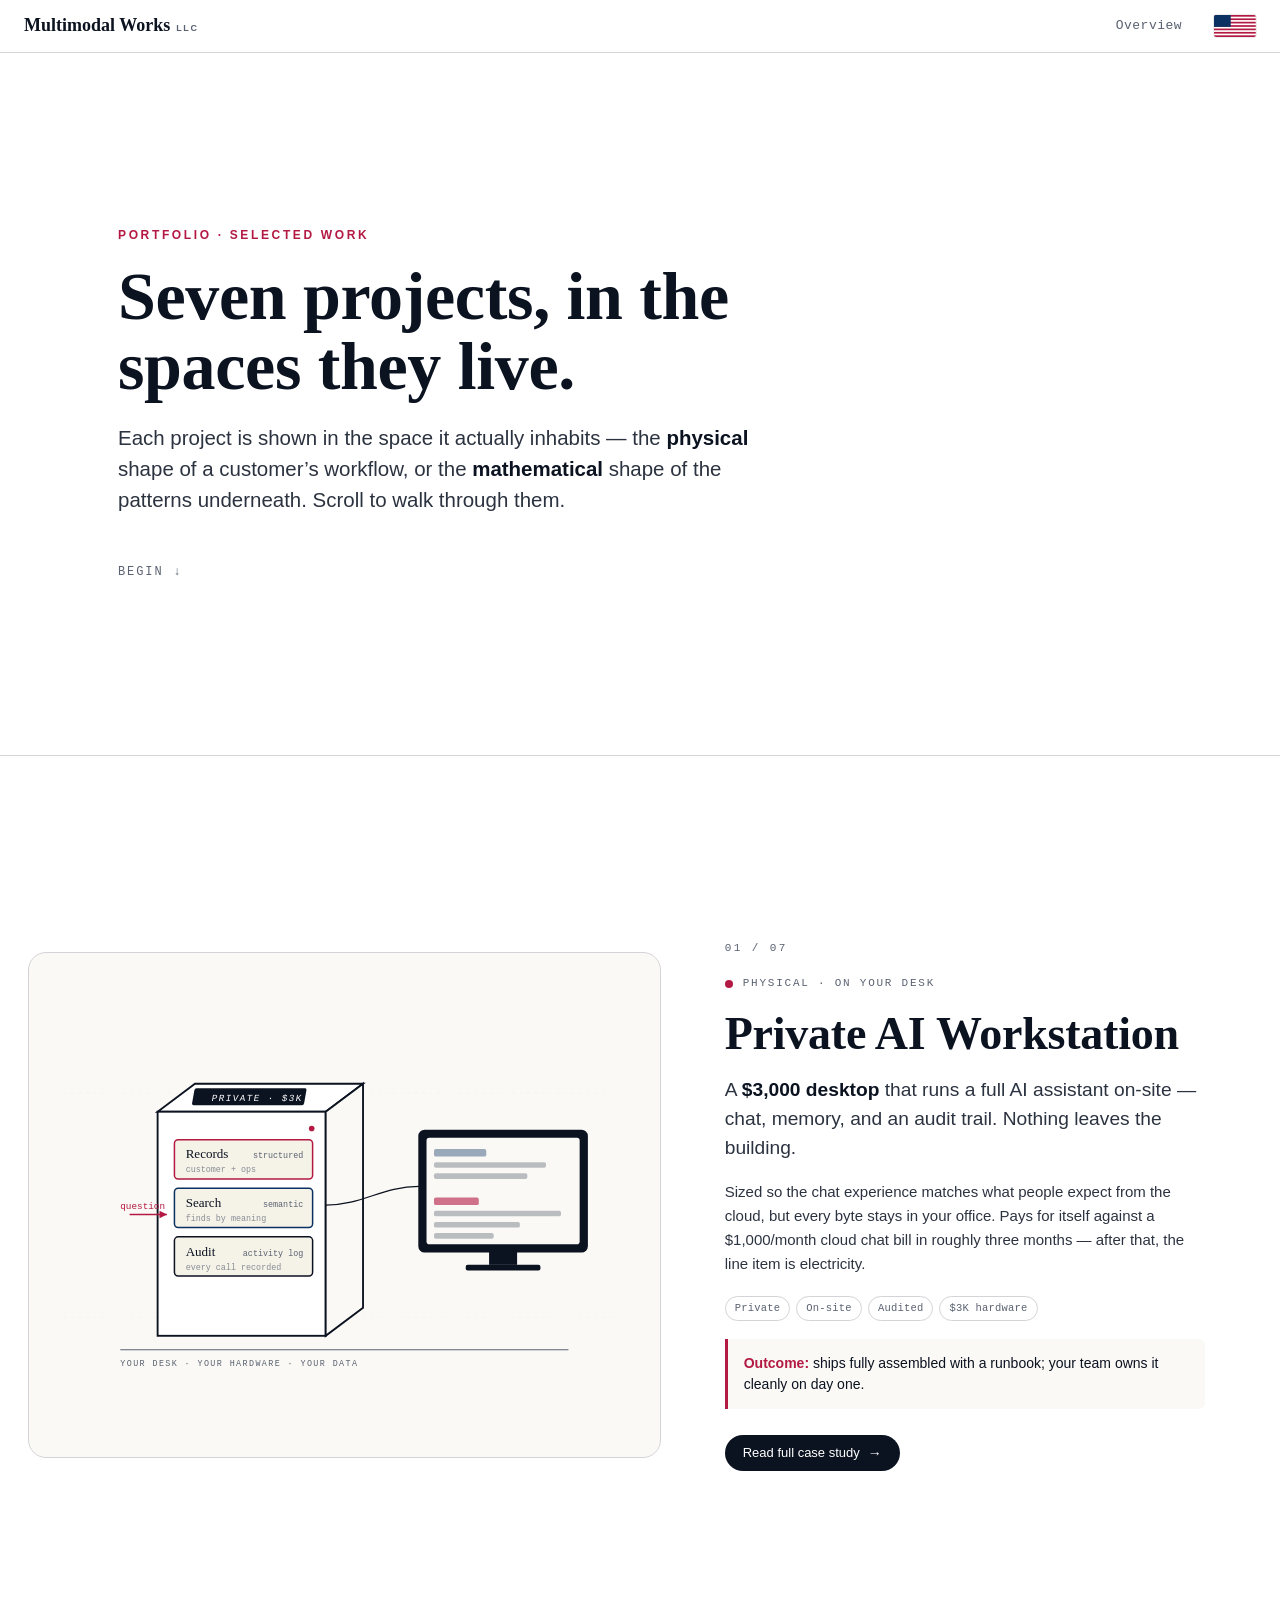
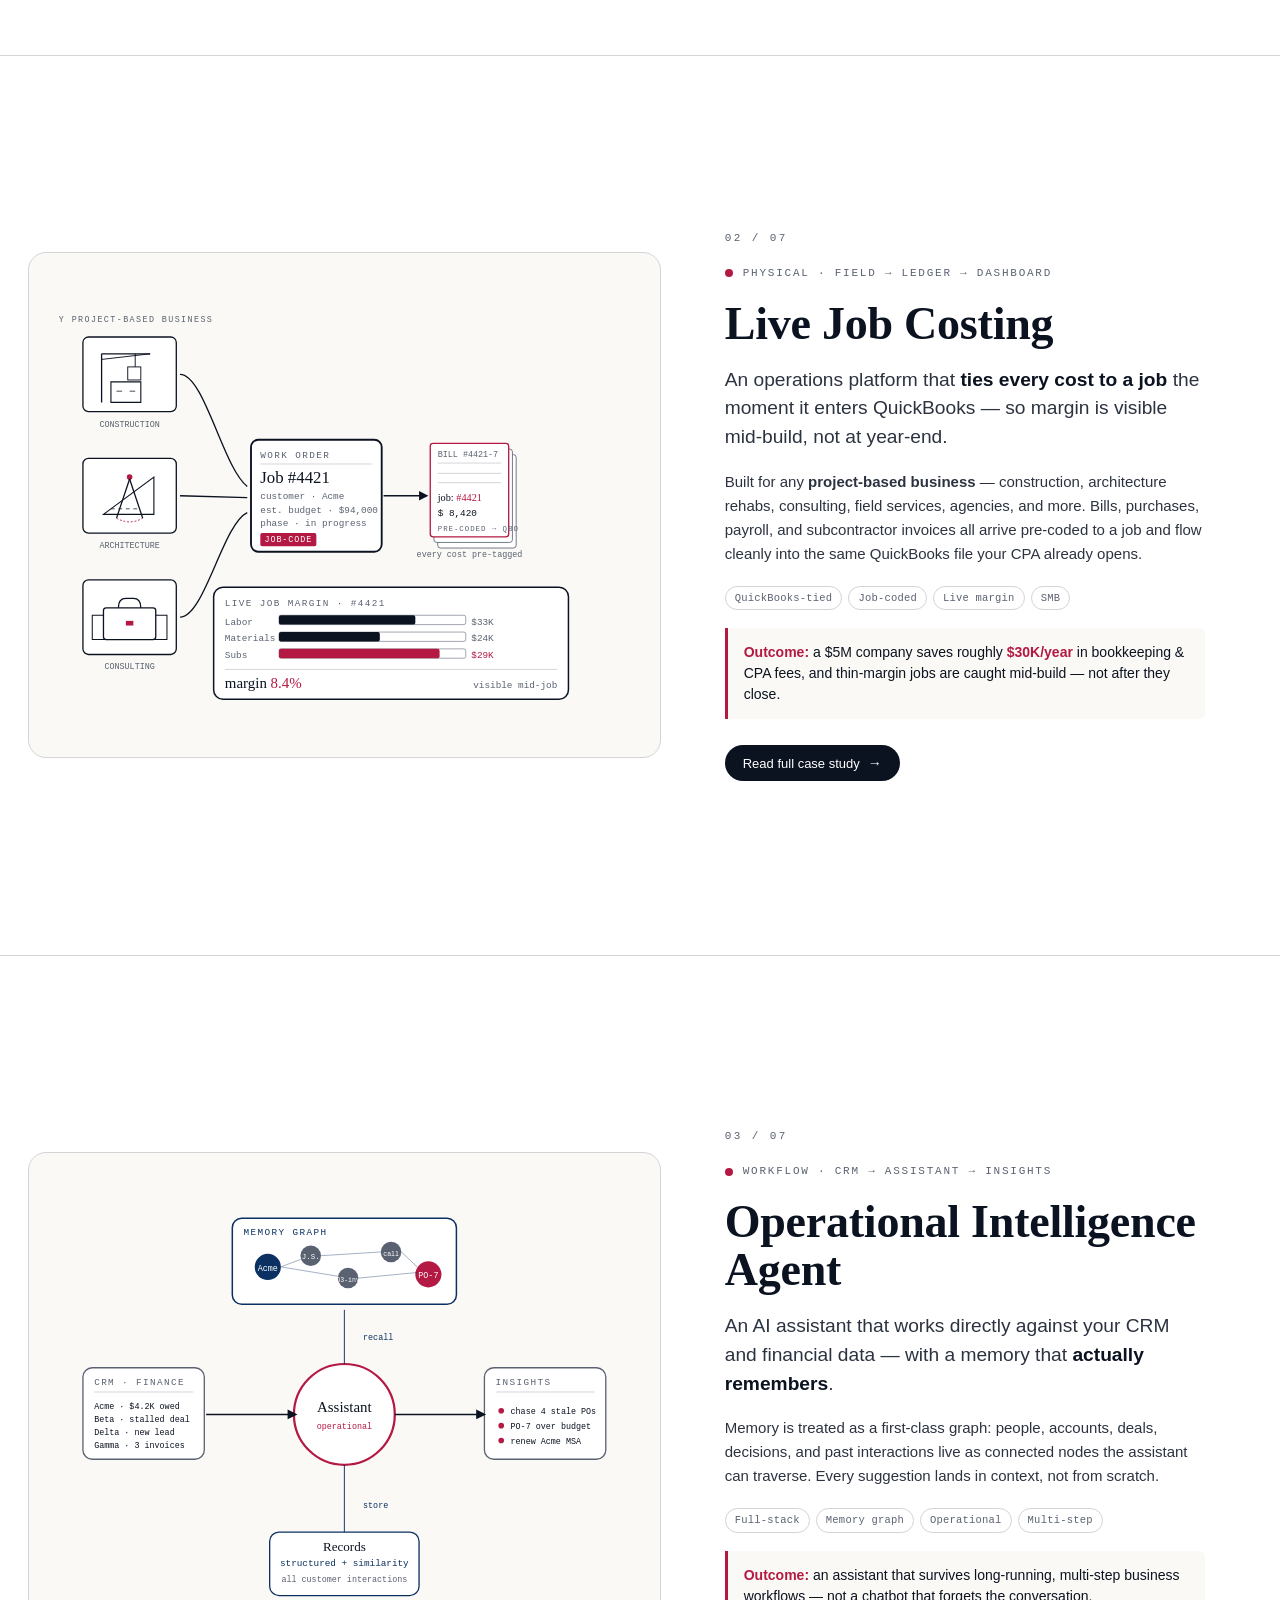
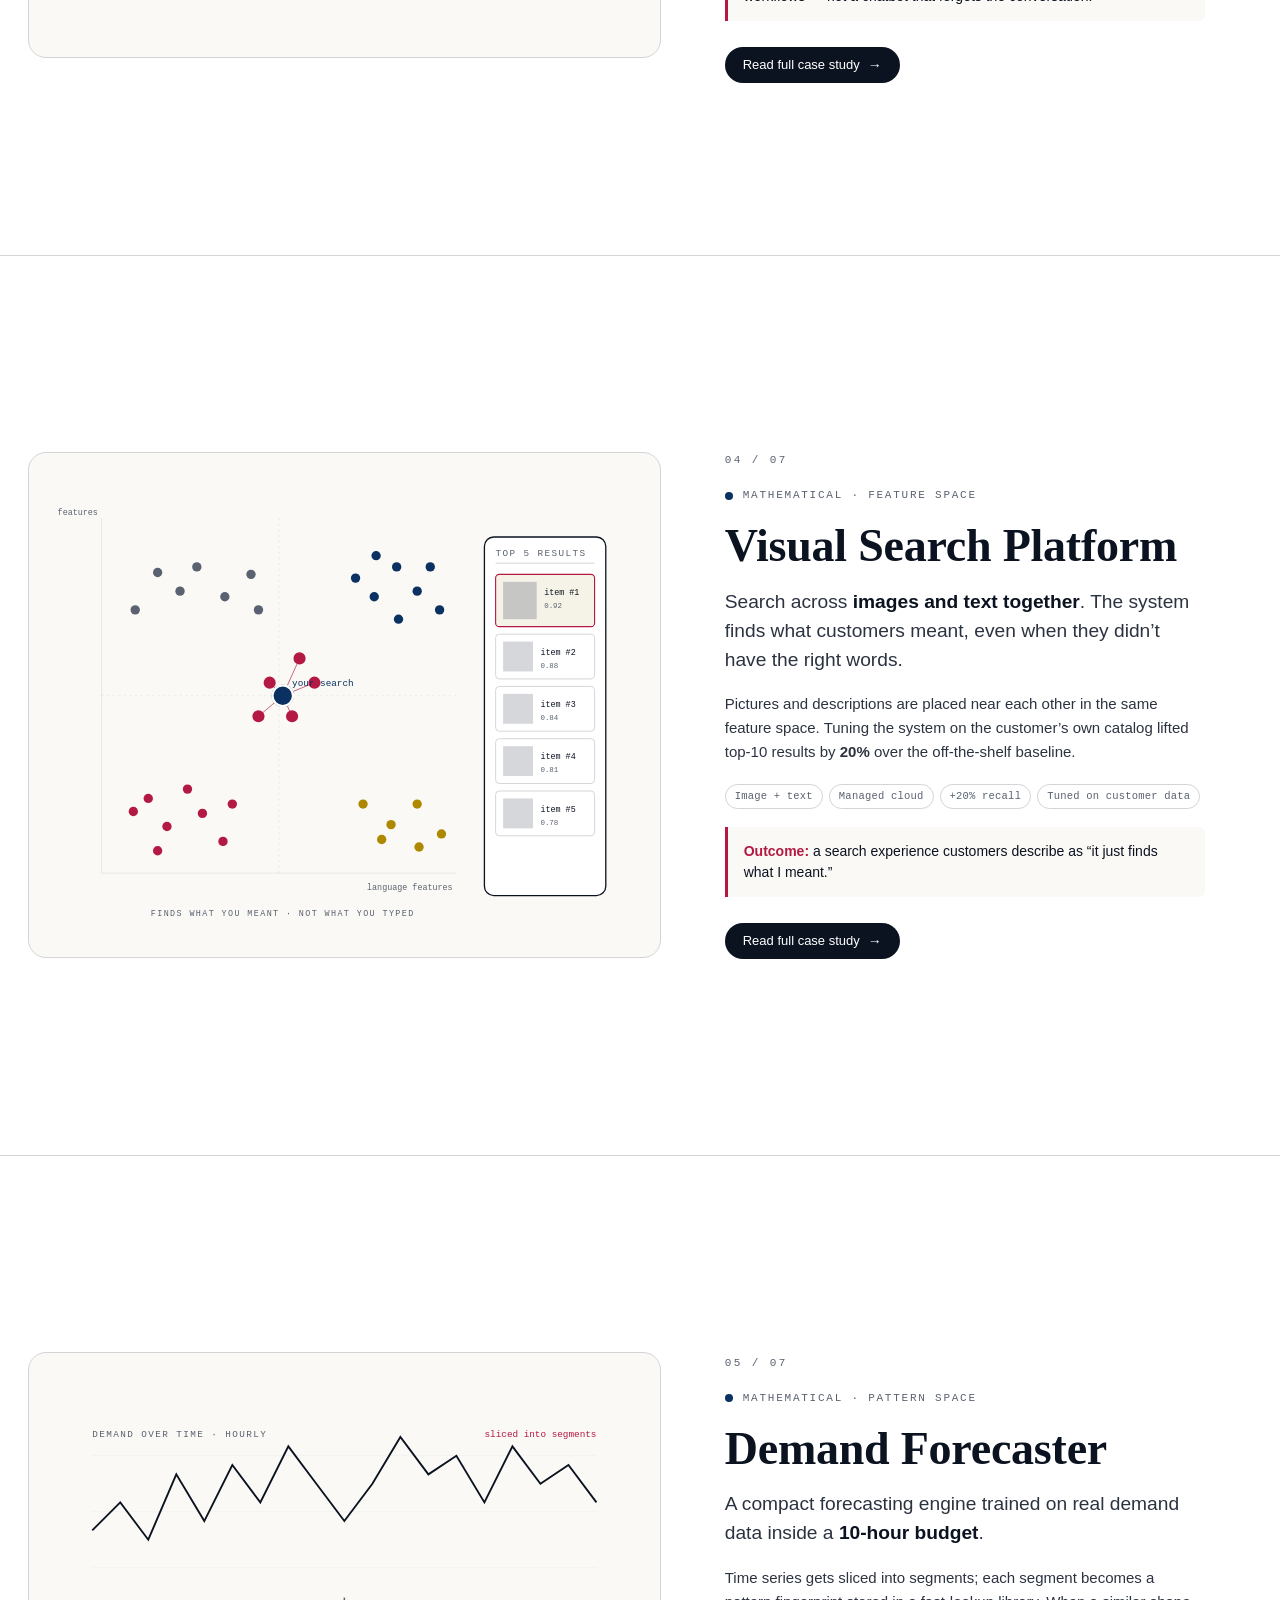
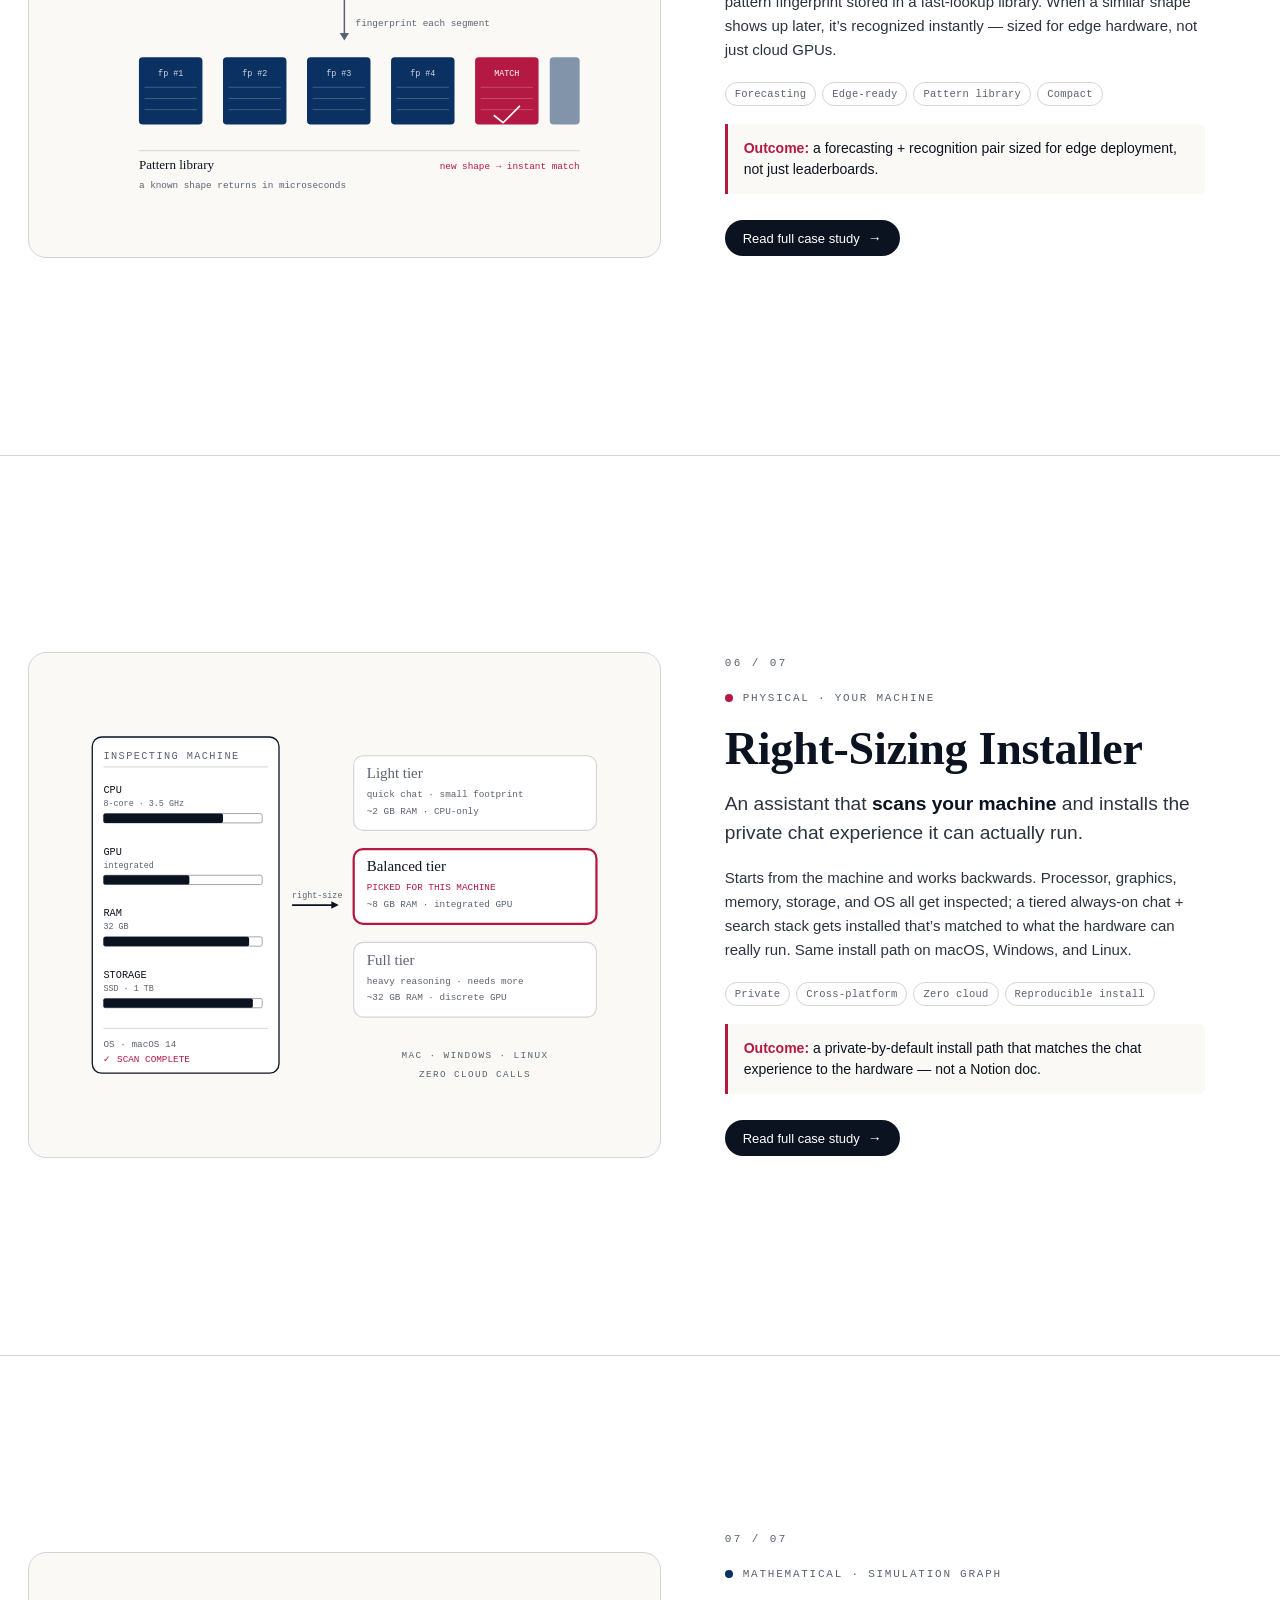
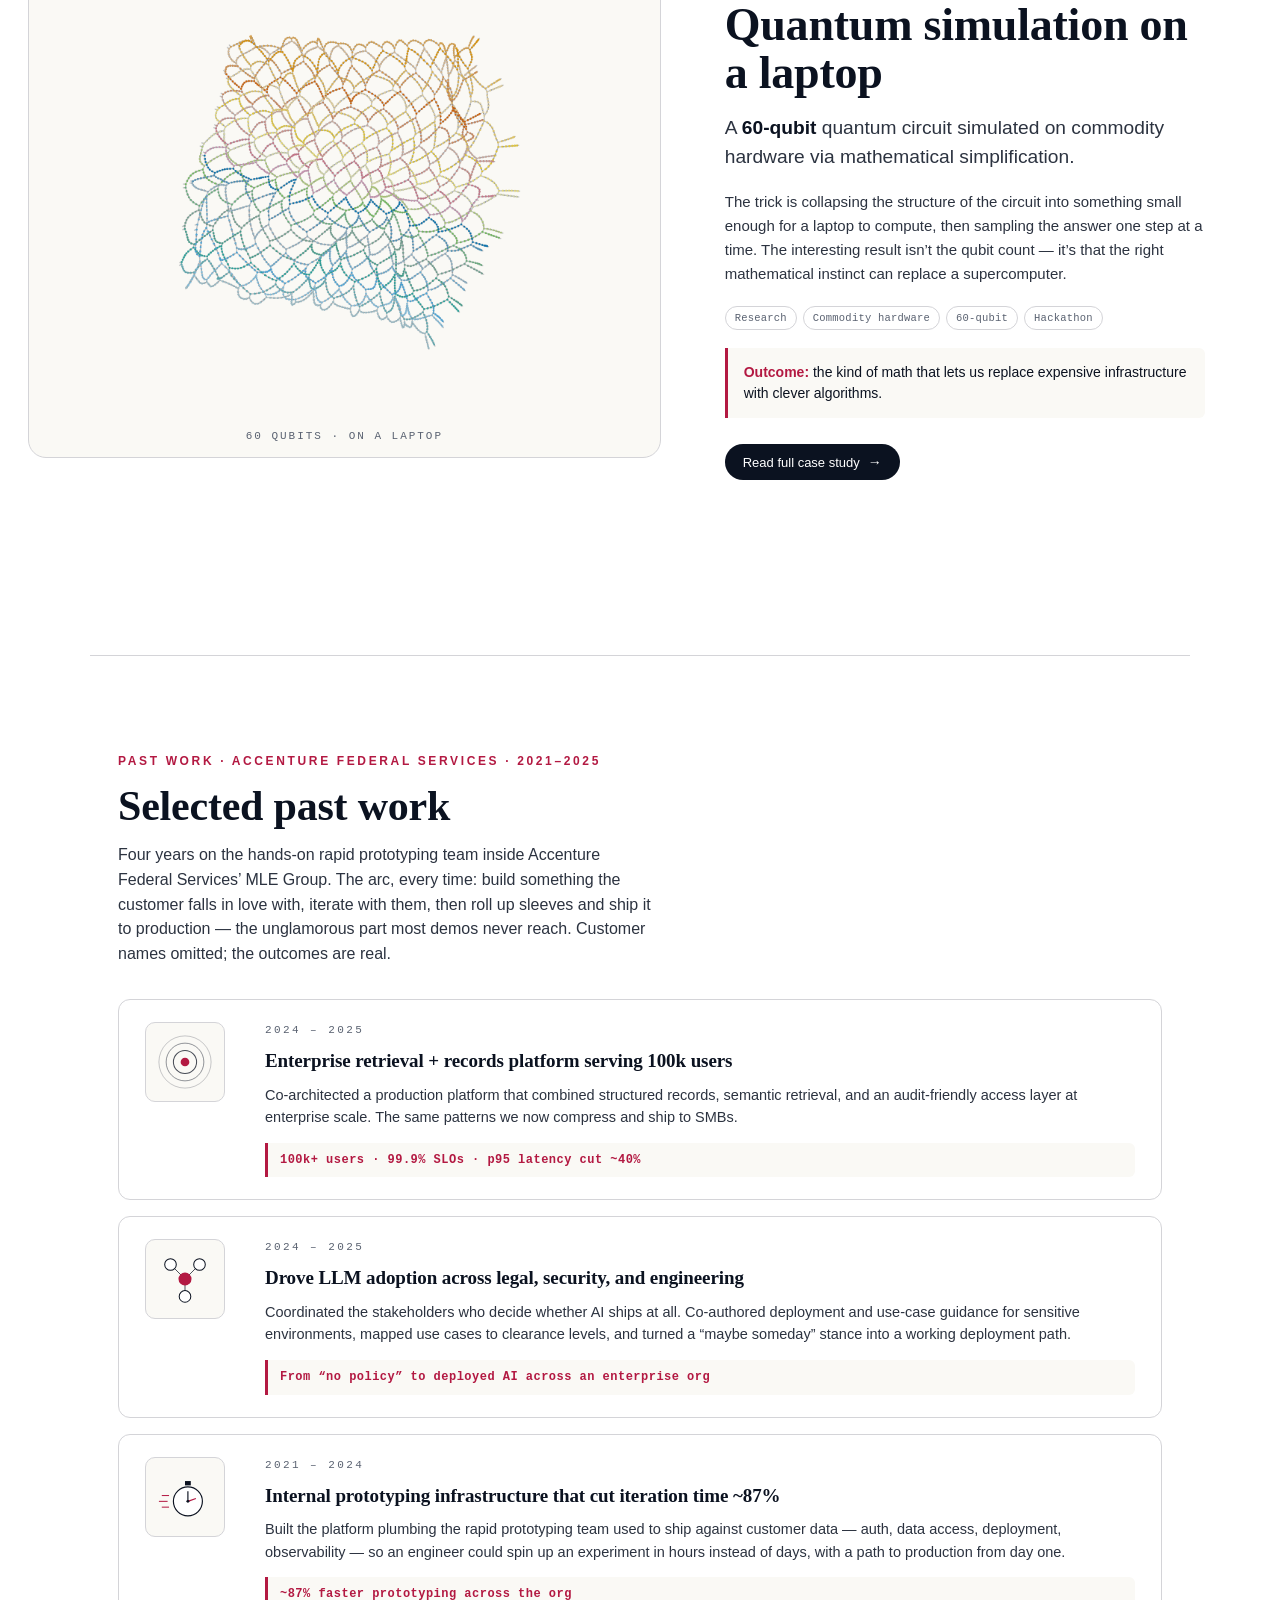
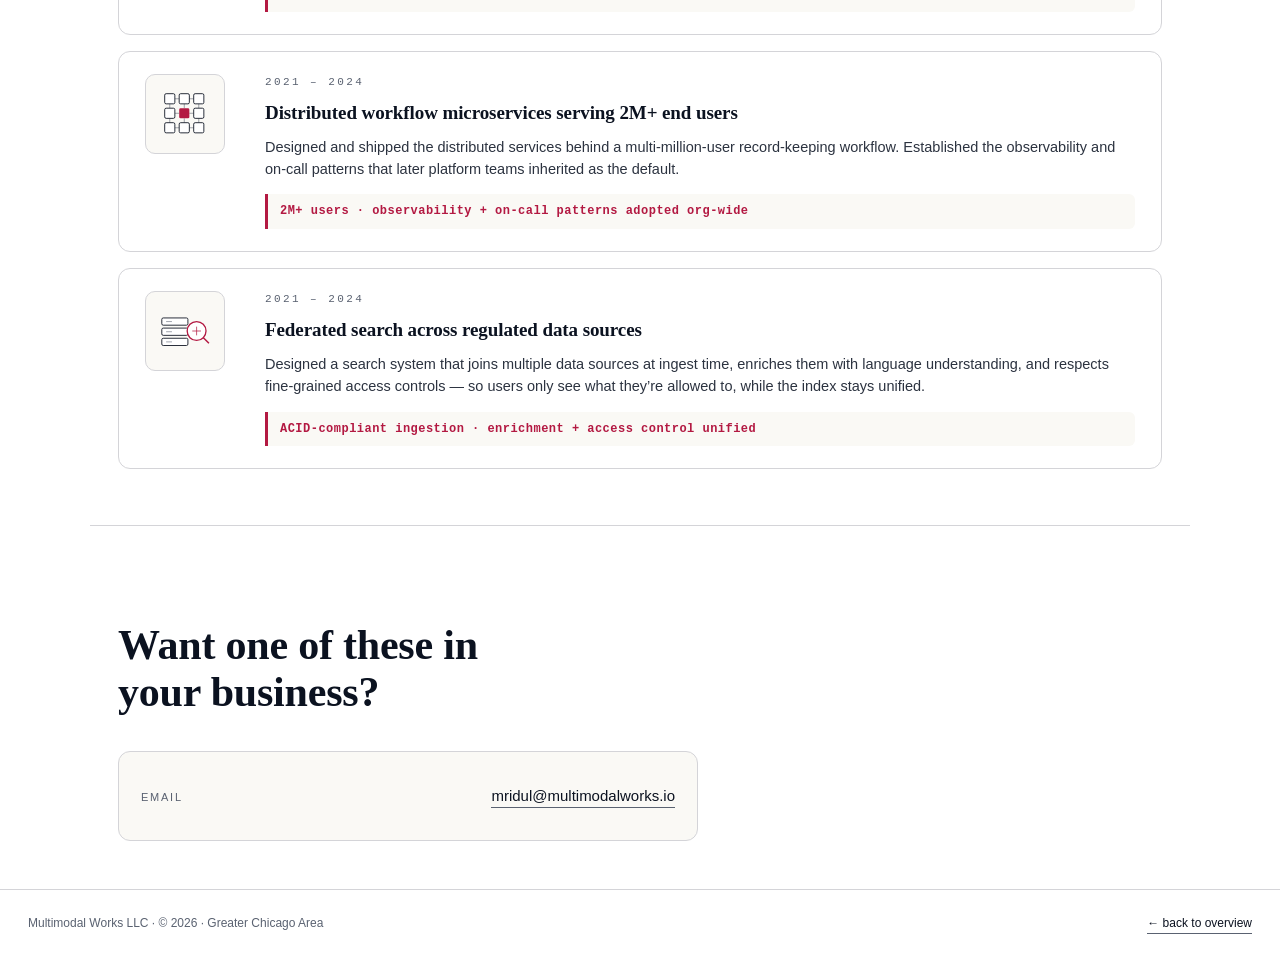
==== work.html @ c703d4b6 "feat(work): launch /work portfolio + homepage hero banner - Add work.html: full-viewport scroll narr" ====
<!doctype html>
<html lang="en">
  <head>
    <meta charset="utf-8" />
    <meta name="viewport" content="width=device-width, initial-scale=1" />
    <title>Selected work · Multimodal Works</title>
    <meta
      name="description"
      content="Selected work from Multimodal Works LLC — private AI workstations, live job costing tied to QuickBooks, operational AI assistants, visual search, forecasting, right-sizing installers, and quantum simulation on commodity hardware."
    />
    <link rel="stylesheet" href="styles.css?v=2026-05-18b" />
    <style>
      :root {
        --ink: #0b1220;
        --ink-soft: #2c3340;
        --ink-mute: #5a6271;
        --paper: #ffffff;
        --paper-soft: #faf9f5;
        --rule: #d4d4d8;
        --rule-soft: #e6e6ea;
        --red: #b31942;
        --navy: #0a3161;
        --ivory: #f5f2e8;
      }
      * { box-sizing: border-box; }
      html, body {
        margin: 0;
        padding: 0;
        background: var(--paper);
        color: var(--ink);
        font-family: -apple-system, BlinkMacSystemFont, "Segoe UI", Inter, Roboto, Helvetica, Arial, sans-serif;
        font-size: 16px;
        line-height: 1.55;
        -webkit-font-smoothing: antialiased;
        scroll-behavior: smooth;
      }
      h1, h2, h3, h4 {
        font-family: "Iowan Old Style", "Apple Garamond", Georgia, Cambria, "Times New Roman", serif;
        margin: 0;
        font-weight: 600;
        letter-spacing: -0.005em;
      }
      p { margin: 0; }
      a {
        color: var(--ink);
        text-decoration: none;
        border-bottom: 1px solid var(--ink-mute);
      }
      a:hover { color: var(--red); border-color: var(--red); }
      .mono {
        font-family: "JetBrains Mono", ui-monospace, SFMono-Regular, Menlo, monospace;
      }

      /* ============ STICKY HEADER ============ */
      header.top {
        position: sticky;
        top: 0;
        z-index: 20;
        background: rgba(255, 255, 255, 0.92);
        backdrop-filter: saturate(180%) blur(10px);
        -webkit-backdrop-filter: saturate(180%) blur(10px);
        border-bottom: 1px solid var(--rule);
      }
      header.top .inner {
        max-width: 1280px;
        margin: 0 auto;
        padding: 12px 24px;
        display: flex;
        align-items: center;
        gap: 16px;
      }
      header.top .wordmark {
        font-family: "Iowan Old Style", "Apple Garamond", Georgia, Cambria, "Times New Roman", serif;
        font-size: 18px;
        font-weight: 600;
      }
      header.top .wordmark .llc {
        color: var(--ink-mute);
        font-family: -apple-system, BlinkMacSystemFont, "Segoe UI", Inter, Roboto, Helvetica, Arial, sans-serif;
        font-size: 9px;
        letter-spacing: 0.18em;
        text-transform: uppercase;
        margin-left: 6px;
      }
      header.top .topnav {
        margin-left: auto;
        margin-right: 16px;
        display: flex;
        gap: 18px;
      }
      header.top .topnav a {
        font-size: 13px;
        font-family: "JetBrains Mono", ui-monospace, SFMono-Regular, Menlo, monospace;
        letter-spacing: 0.04em;
        border-bottom: none;
        color: var(--ink-mute);
      }
      header.top .topnav a:hover { color: var(--red); }
      header.top .flag {
        height: 22px;
        width: auto;
        border-radius: 2px;
        box-shadow: 0 0 0 0.5px rgba(0, 0, 0, 0.15);
      }

      /* ============ PAGE HERO ============ */
      section.hero {
        min-height: 78vh;
        display: flex;
        flex-direction: column;
        justify-content: center;
        max-width: 1100px;
        margin: 0 auto;
        padding: 60px 28px;
      }
      .hero .eyebrow {
        font-size: 12px;
        text-transform: uppercase;
        letter-spacing: 0.22em;
        color: var(--red);
        font-weight: 600;
        margin-bottom: 18px;
      }
      .hero h1 {
        font-size: clamp(36px, 6vw, 68px);
        line-height: 1.02;
        max-width: 18ch;
      }
      .hero .tagline {
        margin-top: 22px;
        font-size: clamp(17px, 1.6vw, 21px);
        line-height: 1.5;
        color: var(--ink-soft);
        max-width: 60ch;
      }
      .hero .tagline strong { color: var(--ink); font-weight: 600; }
      .hero .scroll-cue {
        margin-top: 48px;
        display: inline-flex;
        align-items: center;
        gap: 10px;
        font-family: "JetBrains Mono", ui-monospace, Menlo, monospace;
        font-size: 12px;
        color: var(--ink-mute);
        letter-spacing: 0.16em;
        text-transform: uppercase;
      }
      .hero .scroll-cue::after {
        content: "↓";
        display: inline-block;
        animation: cue-bob 2s ease-in-out infinite;
      }
      @keyframes cue-bob { 0%, 100% { transform: translateY(0); } 50% { transform: translateY(5px); } }

      /* ============ PROJECT SECTIONS ============ */
      section.project {
        min-height: 100vh;
        max-width: 1280px;
        margin: 0 auto;
        padding: 96px 28px;
        display: grid;
        grid-template-columns: 1.2fr 1fr;
        gap: 64px;
        align-items: center;
        border-top: 1px solid var(--rule);
        position: relative;
      }
      section.project .project-visual {
        aspect-ratio: 5 / 4;
        max-height: 78vh;
        background: var(--paper-soft);
        border-radius: 18px;
        border: 1px solid var(--rule);
        padding: 28px;
        overflow: hidden;
        position: relative;
      }
      section.project .project-visual svg,
      section.project .project-visual img {
        width: 100%;
        height: 100%;
        display: block;
      }
      section.project .project-visual img { object-fit: contain; }
      section.project .project-info {
        display: flex;
        flex-direction: column;
        gap: 18px;
        max-width: 480px;
      }
      .project-info .index {
        font-family: "JetBrains Mono", ui-monospace, Menlo, monospace;
        font-size: 11px;
        letter-spacing: 0.22em;
        color: var(--ink-mute);
      }
      .project-info .eyebrow {
        display: inline-flex;
        gap: 10px;
        align-items: center;
        font-family: "JetBrains Mono", ui-monospace, Menlo, monospace;
        font-size: 11px;
        letter-spacing: 0.16em;
        text-transform: uppercase;
        color: var(--ink-mute);
      }
      .project-info .eyebrow .dot {
        width: 8px;
        height: 8px;
        border-radius: 50%;
      }
      .project-info .eyebrow .dot.physical { background: var(--red); }
      .project-info .eyebrow .dot.math { background: var(--navy); }
      .project-info h2 {
        font-size: clamp(30px, 4.2vw, 46px);
        line-height: 1.04;
      }
      .project-info .one-liner {
        font-size: clamp(17px, 1.5vw, 20px);
        line-height: 1.5;
        color: var(--ink-soft);
      }
      .project-info .one-liner strong { color: var(--ink); font-weight: 600; }
      .project-info .body {
        font-size: 15px;
        line-height: 1.6;
        color: var(--ink-soft);
      }
      .project-info .stack {
        display: flex;
        flex-wrap: wrap;
        gap: 6px;
        margin-top: 2px;
      }
      .pill {
        display: inline-block;
        font-family: "JetBrains Mono", ui-monospace, Menlo, monospace;
        font-size: 10.5px;
        letter-spacing: 0.02em;
        color: var(--ink-mute);
        padding: 3px 9px;
        border: 1px solid var(--rule);
        border-radius: 999px;
        white-space: nowrap;
        background: var(--paper);
      }
      .project-info .outcome {
        padding: 14px 16px;
        border-left: 3px solid var(--red);
        background: var(--paper-soft);
        font-size: 14px;
        color: var(--ink);
        border-radius: 0 6px 6px 0;
        line-height: 1.5;
      }
      .project-info .outcome strong { color: var(--red); }
      .project-info .actions {
        margin-top: 8px;
        display: flex;
        gap: 14px;
        align-items: center;
      }
      .project-info .deep-dive {
        display: inline-flex;
        align-items: center;
        gap: 8px;
        background: var(--ink);
        color: var(--paper);
        padding: 10px 18px;
        border-radius: 999px;
        font-size: 13px;
        font-weight: 500;
        border: none;
        cursor: pointer;
        font-family: inherit;
      }
      .project-info .deep-dive:hover { background: var(--red); color: var(--paper); }
      .project-info .deep-dive .arrow { font-size: 14px; transition: transform 200ms; }
      .project-info .deep-dive:hover .arrow { transform: translateX(3px); }

      /* ============ PAST WORK ============ */
      section.past-work {
        max-width: 1100px;
        margin: 0 auto;
        padding: 96px 28px 56px;
        border-top: 1px solid var(--rule);
      }
      .past-header { max-width: 720px; margin-bottom: 32px; }
      .past-header .eyebrow {
        font-size: 12px;
        text-transform: uppercase;
        letter-spacing: 0.22em;
        color: var(--red);
        font-weight: 600;
        margin-bottom: 14px;
      }
      .past-header h2 {
        font-family: "Iowan Old Style", "Apple Garamond", Georgia, Cambria, "Times New Roman", serif;
        font-size: clamp(28px, 3.8vw, 42px);
        line-height: 1.06;
        color: var(--ink);
        text-transform: none;
        letter-spacing: -0.005em;
        margin-bottom: 14px;
      }
      .past-header .lead {
        font-size: 16px;
        color: var(--ink-soft);
        line-height: 1.55;
        max-width: 60ch;
      }
      .past-grid {
        display: grid;
        gap: 16px;
        grid-template-columns: 1fr;
      }
      .past-tile {
        display: grid;
        grid-template-columns: 96px 1fr;
        gap: 24px;
        align-items: start;
        padding: 22px 26px;
        border: 1px solid var(--rule);
        border-radius: 12px;
        background: var(--paper);
        transition: opacity 600ms cubic-bezier(.2,.7,.2,1),
                    transform 200ms ease,
                    box-shadow 200ms ease,
                    border-color 200ms ease;
      }
      .past-tile:hover {
        transform: translateY(-2px);
        box-shadow: 0 10px 28px rgba(11, 18, 32, 0.06);
        border-color: var(--ink);
      }
      .past-icon {
        width: 80px;
        height: 80px;
        background: var(--paper-soft);
        border: 1px solid var(--rule);
        border-radius: 10px;
        padding: 10px;
        display: flex;
        align-items: center;
        justify-content: center;
      }
      .past-icon svg { width: 100%; height: 100%; display: block; }
      .past-body {
        display: flex;
        flex-direction: column;
        gap: 10px;
      }
      .past-body .years {
        font-family: "JetBrains Mono", ui-monospace, SFMono-Regular, Menlo, monospace;
        font-size: 11px;
        letter-spacing: 0.22em;
        color: var(--ink-mute);
      }
      .past-body h3 {
        font-family: "Iowan Old Style", "Apple Garamond", Georgia, Cambria, "Times New Roman", serif;
        font-size: 19px;
        line-height: 1.3;
        color: var(--ink);
        font-weight: 600;
      }
      .past-body p {
        font-size: 14.5px;
        line-height: 1.55;
        color: var(--ink-soft);
        margin: 0;
      }
      .past-outcome {
        font-family: "JetBrains Mono", ui-monospace, SFMono-Regular, Menlo, monospace;
        font-size: 12px;
        letter-spacing: 0.04em;
        color: var(--red);
        padding: 8px 12px;
        border-left: 3px solid var(--red);
        background: var(--paper-soft);
        border-radius: 0 6px 6px 0;
        margin-top: 4px;
      }
      @media (max-width: 600px) {
        section.past-work { padding: 64px 18px 40px; }
        .past-tile { grid-template-columns: 64px 1fr; gap: 14px; padding: 16px 18px; }
        .past-icon { width: 64px; height: 64px; padding: 8px; }
        .past-body h3 { font-size: 17px; }
      }

      /* ============ ANIMATIONS ============ */
      @media (prefers-reduced-motion: no-preference) {
        .stagger {
          opacity: 0;
          transform: translateY(18px);
          transition: opacity 700ms cubic-bezier(.2,.7,.2,1), transform 700ms cubic-bezier(.2,.7,.2,1);
        }
        .stagger.s2 { transition-delay: 80ms; }
        .stagger.s3 { transition-delay: 160ms; }
        .stagger.s4 { transition-delay: 240ms; }
        .stagger.s5 { transition-delay: 320ms; }
        .stagger.s6 { transition-delay: 400ms; }
        .stagger.s7 { transition-delay: 480ms; }
        .stagger.s8 { transition-delay: 560ms; }
        .is-visible .stagger { opacity: 1; transform: none; }

        .draw {
          stroke-dasharray: 600;
          stroke-dashoffset: 600;
          transition: stroke-dashoffset 1400ms cubic-bezier(.4,0,.2,1) 200ms;
        }
        .draw.d2 { transition-delay: 400ms; }
        .draw.d3 { transition-delay: 600ms; }
        .draw.d4 { transition-delay: 800ms; }
        .is-visible .draw { stroke-dashoffset: 0; }

        .fill-bar {
          transform: scaleX(0);
          transform-origin: left center;
          transition: transform 900ms cubic-bezier(.2,.7,.2,1);
        }
        .fill-bar.b2 { transition-delay: 200ms; }
        .fill-bar.b3 { transition-delay: 400ms; }
        .fill-bar.b4 { transition-delay: 600ms; }
        .is-visible .fill-bar { transform: scaleX(1); }

        .pop {
          opacity: 0;
          transform: scale(0.7);
          transform-origin: center;
          transform-box: fill-box;
          transition: opacity 500ms ease, transform 500ms cubic-bezier(.4,1.6,.6,1);
        }
        .pop.p2 { transition-delay: 300ms; }
        .pop.p3 { transition-delay: 500ms; }
        .pop.p4 { transition-delay: 700ms; }
        .pop.p5 { transition-delay: 900ms; }
        .is-visible .pop { opacity: 1; transform: scale(1); }

        .pulse-circle {
          opacity: 0;
          transform-origin: center;
          transform-box: fill-box;
          animation-fill-mode: forwards;
        }
        .is-visible .pulse-circle {
          opacity: 0.8;
          animation: pulse-out 2400ms ease-out 800ms infinite;
        }
        @keyframes pulse-out {
          0% { transform: scale(0.4); opacity: 0.7; }
          80% { transform: scale(2.4); opacity: 0; }
          100% { transform: scale(2.4); opacity: 0; }
        }

        /* Past-work tile reveal */
        .past-tile { opacity: 0; }
        .past-work.is-visible .past-tile { opacity: 1; }
        .past-work.is-visible .past-tile:nth-child(1) { transition-delay: 0ms; }
        .past-work.is-visible .past-tile:nth-child(2) { transition-delay: 100ms; }
        .past-work.is-visible .past-tile:nth-child(3) { transition-delay: 200ms; }
        .past-work.is-visible .past-tile:nth-child(4) { transition-delay: 300ms; }
        .past-work.is-visible .past-tile:nth-child(5) { transition-delay: 400ms; }
      }

      /* ============ STICKY TOC ============ */
      .toc {
        position: fixed;
        right: 18px;
        top: 50%;
        transform: translateY(-50%);
        display: flex;
        flex-direction: column;
        gap: 14px;
        z-index: 15;
        opacity: 0;
        transition: opacity 350ms ease;
        pointer-events: none;
      }
      .toc.is-active {
        opacity: 1;
        pointer-events: auto;
      }
      .toc a {
        position: relative;
        width: 10px;
        height: 10px;
        border-radius: 50%;
        background: var(--ink-mute);
        opacity: 0.45;
        transition: opacity 200ms, transform 200ms;
        border-bottom: none;
      }
      .toc a:hover { opacity: 1; transform: scale(1.35); }
      .toc a.current {
        background: var(--red);
        opacity: 1;
        transform: scale(1.4);
      }
      .toc a::after {
        content: attr(data-label);
        position: absolute;
        right: 20px;
        top: 50%;
        transform: translateY(-50%);
        background: var(--ink);
        color: var(--paper);
        padding: 5px 10px;
        border-radius: 4px;
        font-family: "JetBrains Mono", ui-monospace, Menlo, monospace;
        font-size: 11px;
        letter-spacing: 0.04em;
        white-space: nowrap;
        opacity: 0;
        transition: opacity 200ms;
        pointer-events: none;
      }
      .toc a:hover::after { opacity: 1; }

      /* ============ CONTACT + FOOTER ============ */
      section.contact {
        max-width: 1100px;
        margin: 0 auto;
        padding: 96px 28px 48px;
        border-top: 1px solid var(--rule);
      }
      .contact h2 {
        font-size: clamp(28px, 3.8vw, 42px);
        line-height: 1.1;
        max-width: 18ch;
      }
      .contact-card {
        margin-top: 36px;
        border: 1px solid var(--rule);
        border-radius: 12px;
        padding: 22px;
        background: var(--paper-soft);
        max-width: 580px;
      }
      .contact-card .row {
        display: flex;
        justify-content: space-between;
        align-items: baseline;
        gap: 12px;
        padding: 10px 0;
        font-size: 15px;
      }
      .contact-card .row + .row { border-top: 1px solid var(--rule); }
      .contact-card .label {
        color: var(--ink-mute);
        font-size: 11px;
        text-transform: uppercase;
        letter-spacing: 0.16em;
      }

      footer {
        max-width: 1280px;
        margin: 0 auto;
        padding: 24px 28px 36px;
        border-top: 1px solid var(--rule);
        font-size: 12px;
        color: var(--ink-mute);
        display: flex;
        justify-content: space-between;
        align-items: center;
        gap: 12px;
        flex-wrap: wrap;
      }
      footer a { font-size: 12px; border-bottom: 1px solid var(--ink-mute); }

      /* ============ RESPONSIVE ============ */
      @media (max-width: 880px) {
        section.project {
          grid-template-columns: 1fr;
          gap: 36px;
          padding: 64px 18px;
          min-height: auto;
        }
        section.project .project-visual {
          aspect-ratio: 4 / 3;
          padding: 18px;
        }
        section.project .project-info { max-width: none; }
        .toc { display: none; }
        header.top .topnav { gap: 12px; margin-right: 10px; }
        header.top .topnav a { font-size: 12px; }
        section.hero { padding: 48px 18px; min-height: 60vh; }
      }

      /* ============ MODAL ============ */
      dialog#project-modal {
        border: none;
        border-radius: 16px;
        padding: 0;
        max-width: 820px;
        width: calc(100vw - 32px);
        max-height: calc(100vh - 32px);
        background: var(--paper);
        color: var(--ink);
        box-shadow: 0 30px 80px rgba(11, 18, 32, 0.32);
        overflow: hidden;
      }
      dialog#project-modal::backdrop {
        background: rgba(11, 18, 32, 0.58);
        backdrop-filter: blur(2px);
      }
      .modal-content {
        padding: 0 32px 36px;
        overflow-y: auto;
        max-height: calc(100vh - 32px);
        position: relative;
      }
      .modal-close {
        position: sticky;
        top: 0;
        margin-left: auto;
        margin-top: 14px;
        margin-right: -14px;
        display: block;
        width: 34px;
        height: 34px;
        border: none;
        background: transparent;
        font-size: 24px;
        line-height: 1;
        cursor: pointer;
        color: var(--ink-mute);
        font-family: inherit;
      }
      .modal-close:hover { color: var(--red); }
      .modal-head {
        margin-top: -8px;
        padding-bottom: 18px;
        border-bottom: 1px solid var(--rule);
      }
      .modal-head .meta {
        display: flex;
        gap: 10px;
        align-items: center;
        font-family: "JetBrains Mono", ui-monospace, Menlo, monospace;
        font-size: 11px;
        letter-spacing: 0.08em;
        text-transform: uppercase;
        color: var(--ink-mute);
        margin-bottom: 12px;
      }
      .modal-head .meta .dot {
        width: 6px;
        height: 6px;
        border-radius: 50%;
      }
      .modal-head .meta .dot.physical { background: var(--red); }
      .modal-head .meta .dot.math { background: var(--navy); }
      .modal-head h3 {
        font-size: 28px;
        line-height: 1.12;
      }
      .modal-head .one-liner {
        margin-top: 10px;
        color: var(--ink-soft);
        font-size: 16px;
      }
      .modal-visual {
        margin: 20px -32px;
        background: var(--paper-soft);
        border-top: 1px solid var(--rule);
        border-bottom: 1px solid var(--rule);
        padding: 22px 32px;
      }
      .modal-visual svg,
      .modal-visual img {
        width: 100%;
        max-height: 380px;
        display: block;
        object-fit: contain;
      }
      .modal-body p {
        margin: 0 0 14px;
        font-size: 15.5px;
        line-height: 1.6;
        color: var(--ink-soft);
      }
      .modal-body p strong { color: var(--ink); font-weight: 600; }
      .modal-body h4 {
        font-family: "JetBrains Mono", ui-monospace, Menlo, monospace;
        font-size: 11px;
        letter-spacing: 0.18em;
        text-transform: uppercase;
        color: var(--ink-mute);
        margin: 22px 0 8px;
      }
      .modal-stack {
        margin-top: 16px;
        display: flex;
        flex-wrap: wrap;
        gap: 6px;
      }
      .modal-outcome {
        margin-top: 18px;
        padding: 14px 16px;
        border-left: 3px solid var(--red);
        background: var(--paper-soft);
        font-size: 14.5px;
        color: var(--ink);
        border-radius: 0 6px 6px 0;
        line-height: 1.55;
      }
      .modal-outcome strong { color: var(--red); }
      .modal-cta {
        margin-top: 22px;
        display: inline-flex;
        align-items: center;
        gap: 8px;
        background: var(--ink);
        color: var(--paper);
        padding: 10px 16px;
        border-radius: 999px;
        font-size: 13px;
        border-bottom: none;
      }
      .modal-cta:hover { background: var(--red); color: var(--paper); }

      @media (max-width: 600px) {
        .modal-content { padding: 0 22px 28px; }
        .modal-visual { margin: 16px -22px; padding: 18px 22px; }
        .modal-head h3 { font-size: 22px; }
      }

      @media print {
        body { font-size: 11pt; }
        header.top, .toc, dialog#project-modal, .scroll-cue { display: none; }
        section.project { min-height: auto; page-break-inside: avoid; padding: 24px 0; }
        a { border-bottom: none; }
        @page { size: letter; margin: 0.5in; }
      }
    </style>
  </head>
  <body>
    <!-- ============ HEADER ============ -->
    <header class="top">
      <div class="inner">
        <div class="wordmark">
          Multimodal Works<span class="llc">LLC</span>
        </div>
        <nav class="topnav">
          <a href="index.html">Overview</a>
        </nav>
        <svg viewBox="0 0 1235 650" class="flag" role="img" aria-label="Made in the USA">
          <rect width="1235" height="650" fill="#ffffff"/>
          <g fill="#b31942">
            <rect y="0" width="1235" height="50"/>
            <rect y="100" width="1235" height="50"/>
            <rect y="200" width="1235" height="50"/>
            <rect y="300" width="1235" height="50"/>
            <rect y="400" width="1235" height="50"/>
            <rect y="500" width="1235" height="50"/>
            <rect y="600" width="1235" height="50"/>
          </g>
          <rect width="494" height="350" fill="#0a3161"/>
        </svg>
      </div>
    </header>

    <!-- ============ PAGE HERO ============ -->
    <section class="hero">
      <p class="eyebrow">Portfolio &middot; selected work</p>
      <h1>Seven projects, in the spaces they live.</h1>
      <p class="tagline">
        Each project is shown in the space it actually inhabits &mdash; the
        <strong>physical</strong> shape of a customer&rsquo;s workflow, or the
        <strong>mathematical</strong> shape of the patterns underneath.
        Scroll to walk through them.
      </p>
      <span class="scroll-cue">Begin</span>
    </section>

    <!-- ============ STICKY TOC ============ -->
    <nav class="toc" aria-label="Project navigation">
      <a href="#local-ai" data-label="01 · Private AI Workstation"></a>
      <a href="#job-costing" data-label="02 · Live Job Costing"></a>
      <a href="#operational-intelligence" data-label="03 · Operational Intelligence Agent"></a>
      <a href="#vision-search" data-label="04 · Visual Search Platform"></a>
      <a href="#demand-forecaster" data-label="05 · Demand Forecaster"></a>
      <a href="#right-sizing" data-label="06 · Right-Sizing Installer"></a>
      <a href="#quantum" data-label="07 · Quantum simulation"></a>
      <a href="#past-work" data-label="08 · Selected past work"></a>
    </nav>

    <!-- ============================================================ -->
    <!-- 01 · PRIVATE AI WORKSTATION                                   -->
    <!-- ============================================================ -->
    <section class="project" id="local-ai" data-project="local-ai">
      <div class="project-visual">
        <svg viewBox="0 0 600 480" xmlns="http://www.w3.org/2000/svg" aria-hidden="true">
          <!-- subtle grid -->
          <g stroke="#d4d4d8" stroke-width="0.4" opacity="0.5">
            <line x1="0" y1="120" x2="600" y2="120" stroke-dasharray="2 6"/>
            <line x1="0" y1="360" x2="600" y2="360" stroke-dasharray="2 6"/>
          </g>

          <!-- workstation chassis (perspective box) -->
          <g class="stagger s1">
            <!-- top face -->
            <polygon points="100,140 280,140 320,110 140,110" fill="#ffffff" stroke="#0b1220" stroke-width="2"/>
            <!-- front face -->
            <rect x="100" y="140" width="180" height="240" fill="#ffffff" stroke="#0b1220" stroke-width="2"/>
            <!-- side face -->
            <polygon points="280,140 320,110 320,350 280,380" fill="#faf9f5" stroke="#0b1220" stroke-width="2"/>
            <!-- label badge on top -->
            <rect x="160" y="115" width="120" height="18" fill="#0b1220" rx="2" transform="skewX(-10)"/>
            <text x="180" y="128" font-family="JetBrains Mono, ui-monospace, Menlo, monospace" font-size="10" fill="#ffffff" letter-spacing="1.5" transform="skewX(-10)">PRIVATE · $3K</text>
            <!-- power LED -->
            <circle cx="265" cy="158" r="3" fill="#b31942"/>
          </g>

          <!-- 3 internal layers -->
          <g class="stagger s2">
            <rect x="118" y="170" width="148" height="42" rx="4" fill="#f5f2e8" stroke="#b31942" stroke-width="1.6"/>
            <text x="130" y="190" font-family="Iowan Old Style, Georgia, serif" font-size="14" fill="#0b1220">Records</text>
            <text x="256" y="190" text-anchor="end" font-family="JetBrains Mono, ui-monospace, Menlo, monospace" font-size="9" fill="#5a6271">structured</text>
            <text x="130" y="205" font-family="JetBrains Mono, ui-monospace, Menlo, monospace" font-size="9" fill="#5a6271" opacity="0.7">customer + ops</text>
          </g>
          <g class="stagger s3">
            <rect x="118" y="222" width="148" height="42" rx="4" fill="#f5f2e8" stroke="#0a3161" stroke-width="1.6"/>
            <text x="130" y="242" font-family="Iowan Old Style, Georgia, serif" font-size="14" fill="#0b1220">Search</text>
            <text x="256" y="242" text-anchor="end" font-family="JetBrains Mono, ui-monospace, Menlo, monospace" font-size="9" fill="#5a6271">semantic</text>
            <text x="130" y="257" font-family="JetBrains Mono, ui-monospace, Menlo, monospace" font-size="9" fill="#5a6271" opacity="0.7">finds by meaning</text>
          </g>
          <g class="stagger s4">
            <rect x="118" y="274" width="148" height="42" rx="4" fill="#f5f2e8" stroke="#0b1220" stroke-width="1.6"/>
            <text x="130" y="294" font-family="Iowan Old Style, Georgia, serif" font-size="14" fill="#0b1220">Audit</text>
            <text x="256" y="294" text-anchor="end" font-family="JetBrains Mono, ui-monospace, Menlo, monospace" font-size="9" fill="#5a6271">activity log</text>
            <text x="130" y="309" font-family="JetBrains Mono, ui-monospace, Menlo, monospace" font-size="9" fill="#5a6271" opacity="0.7">every call recorded</text>
          </g>

          <!-- desk underline -->
          <line x1="60" y1="395" x2="540" y2="395" stroke="#5a6271" stroke-width="1.2"/>
          <text x="60" y="412" font-family="JetBrains Mono, ui-monospace, Menlo, monospace" font-size="9" fill="#5a6271" letter-spacing="1.5">YOUR DESK · YOUR HARDWARE · YOUR DATA</text>

          <!-- chat monitor on the right -->
          <g class="stagger s5">
            <rect x="380" y="160" width="180" height="130" rx="6" fill="#0b1220" stroke="#0b1220" stroke-width="1.6"/>
            <rect x="388" y="168" width="164" height="114" rx="3" fill="#faf9f5"/>
            <!-- monitor stand -->
            <rect x="455" y="290" width="30" height="14" fill="#0b1220"/>
            <rect x="430" y="304" width="80" height="6" rx="2" fill="#0b1220"/>
          </g>

          <!-- chat content lines -->
          <g class="stagger s6">
            <rect x="396" y="180" width="56" height="8" rx="2" fill="#0a3161" opacity="0.4"/>
            <rect x="396" y="194" width="120" height="6" rx="2" fill="#5a6271" opacity="0.4"/>
            <rect x="396" y="206" width="100" height="6" rx="2" fill="#5a6271" opacity="0.4"/>
            <rect x="396" y="232" width="48" height="8" rx="2" fill="#b31942" opacity="0.6"/>
            <rect x="396" y="246" width="136" height="6" rx="2" fill="#5a6271" opacity="0.4"/>
            <rect x="396" y="258" width="92" height="6" rx="2" fill="#5a6271" opacity="0.4"/>
            <rect x="396" y="270" width="64" height="6" rx="2" fill="#5a6271" opacity="0.4"/>
          </g>

          <!-- connection: workstation → monitor -->
          <path class="draw d2" d="M 280 240 C 320 240, 340 220, 380 220" fill="none" stroke="#0b1220" stroke-width="1.4" stroke-dasharray="0" pathLength="600"/>
          <!-- arrows in/out -->
          <g class="stagger s2">
            <text x="60" y="244" font-family="JetBrains Mono, ui-monospace, Menlo, monospace" font-size="10" fill="#b31942">question</text>
          </g>
          <path class="draw" d="M 70 250 L 110 250" stroke="#b31942" stroke-width="1.6" fill="none" pathLength="600"/>
          <polygon class="stagger s4" points="110,250 102,246 102,254" fill="#b31942"/>
        </svg>
      </div>

      <div class="project-info">
        <span class="index">01 / 07</span>
        <span class="eyebrow"><span class="dot physical"></span>Physical &middot; on your desk</span>
        <h2>Private AI Workstation</h2>
        <p class="one-liner">A <strong>$3,000 desktop</strong> that runs a full AI assistant on-site &mdash; chat, memory, and an audit trail. Nothing leaves the building.</p>
        <p class="body">Sized so the chat experience matches what people expect from the cloud, but every byte stays in your office. Pays for itself against a $1,000/month cloud chat bill in roughly three months &mdash; after that, the line item is electricity.</p>
        <div class="stack">
          <span class="pill">Private</span>
          <span class="pill">On-site</span>
          <span class="pill">Audited</span>
          <span class="pill">$3K hardware</span>
        </div>
        <div class="outcome"><strong>Outcome:</strong> ships fully assembled with a runbook; your team owns it cleanly on day one.</div>
        <div class="actions">
          <button class="deep-dive" data-open="local-ai">Read full case study <span class="arrow">&rarr;</span></button>
        </div>
      </div>
    </section>

    <!-- ============================================================ -->
    <!-- 02 · LIVE JOB COSTING (industry-agnostic)                    -->
    <!-- ============================================================ -->
    <section class="project" id="job-costing" data-project="job-costing">
      <div class="project-visual">
        <svg viewBox="0 0 600 480" xmlns="http://www.w3.org/2000/svg" aria-hidden="true">
          <!-- LEFT COLUMN: industry sources -->
          <!-- 1. Construction site -->
          <g class="stagger s1">
            <rect x="20" y="60" width="100" height="80" rx="6" fill="#ffffff" stroke="#0b1220" stroke-width="1.4"/>
            <!-- crane mast -->
            <line x1="40" y1="130" x2="40" y2="78" stroke="#0b1220" stroke-width="1.4"/>
            <!-- crane arm -->
            <line x1="40" y1="78" x2="92" y2="78" stroke="#0b1220" stroke-width="1.4"/>
            <line x1="40" y1="84" x2="92" y2="78" stroke="#0b1220" stroke-width="1"/>
            <line x1="76" y1="78" x2="76" y2="92" stroke="#0b1220" stroke-width="1"/>
            <rect x="68" y="92" width="14" height="14" fill="none" stroke="#0b1220" stroke-width="1"/>
            <!-- building silhouette -->
            <polygon points="50,130 50,108 82,108 82,130" fill="none" stroke="#0b1220" stroke-width="1.2"/>
            <line x1="56" y1="118" x2="62" y2="118" stroke="#0b1220" stroke-width="0.8"/>
            <line x1="70" y1="118" x2="76" y2="118" stroke="#0b1220" stroke-width="0.8"/>
            <text x="70" y="156" text-anchor="middle" font-family="JetBrains Mono, ui-monospace, Menlo, monospace" font-size="9" fill="#5a6271">CONSTRUCTION</text>
          </g>

          <!-- 2. Architecture / drafting (covers AEC firms + rehabs) -->
          <g class="stagger s2">
            <rect x="20" y="190" width="100" height="80" rx="6" fill="#ffffff" stroke="#0b1220" stroke-width="1.4"/>
            <!-- triangle ruler behind -->
            <polygon points="42,250 96,250 96,210" fill="none" stroke="#0b1220" stroke-width="1.2"/>
            <line x1="50" y1="244" x2="54" y2="244" stroke="#0b1220" stroke-width="0.8"/>
            <line x1="58" y1="244" x2="62" y2="244" stroke="#0b1220" stroke-width="0.8"/>
            <line x1="66" y1="244" x2="70" y2="244" stroke="#0b1220" stroke-width="0.8"/>
            <line x1="74" y1="244" x2="78" y2="244" stroke="#0b1220" stroke-width="0.8"/>
            <!-- drafting compass: pivot at top, two legs splayed -->
            <circle cx="70" cy="210" r="3" fill="#b31942"/>
            <line x1="70" y1="212" x2="56" y2="254" stroke="#0b1220" stroke-width="1.4"/>
            <line x1="70" y1="212" x2="84" y2="254" stroke="#0b1220" stroke-width="1.4"/>
            <!-- arc between compass tips -->
            <path d="M 56 254 Q 70 262 84 254" fill="none" stroke="#b31942" stroke-width="1" stroke-dasharray="2 2"/>
            <text x="70" y="286" text-anchor="middle" font-family="JetBrains Mono, ui-monospace, Menlo, monospace" font-size="9" fill="#5a6271">ARCHITECTURE</text>
          </g>

          <!-- 3. Professional services / consulting / agencies -->
          <g class="stagger s3">
            <rect x="20" y="320" width="100" height="80" rx="6" fill="#ffffff" stroke="#0b1220" stroke-width="1.4"/>
            <!-- folder behind -->
            <path d="M 30 384 L 30 358 L 50 358 L 54 352 L 78 352 L 82 358 L 110 358 L 110 384 Z" fill="none" stroke="#0b1220" stroke-width="1.1"/>
            <!-- briefcase body -->
            <rect x="42" y="350" width="56" height="34" rx="3" fill="#ffffff" stroke="#0b1220" stroke-width="1.4"/>
            <!-- briefcase handle (arched) -->
            <path d="M 58 350 Q 58 340 66 340 L 74 340 Q 82 340 82 350" fill="none" stroke="#0b1220" stroke-width="1.4"/>
            <!-- clasp/lock -->
            <rect x="66" y="364" width="8" height="5" fill="#b31942"/>
            <text x="70" y="416" text-anchor="middle" font-family="JetBrains Mono, ui-monospace, Menlo, monospace" font-size="9" fill="#5a6271">CONSULTING</text>
          </g>

          <text x="70" y="44" text-anchor="middle" font-family="JetBrains Mono, ui-monospace, Menlo, monospace" font-size="9" fill="#5a6271" letter-spacing="1.5">ANY PROJECT-BASED BUSINESS</text>

          <!-- arrows from each industry → work order -->
          <g stroke="#0b1220" stroke-width="1.4" fill="none">
            <path class="draw" d="M 124 100 C 150 100, 170 200, 196 220" pathLength="600"/>
            <path class="draw d2" d="M 124 230 L 196 232" pathLength="600"/>
            <path class="draw d3" d="M 124 360 C 150 360, 170 260, 196 248" pathLength="600"/>
          </g>

          <!-- CENTER: Job Work Order card -->
          <g class="stagger s4">
            <rect x="200" y="170" width="140" height="120" rx="8" fill="#ffffff" stroke="#0b1220" stroke-width="2"/>
            <text x="210" y="190" font-family="JetBrains Mono, ui-monospace, Menlo, monospace" font-size="10" fill="#5a6271" letter-spacing="1.5">WORK ORDER</text>
            <line x1="210" y1="196" x2="330" y2="196" stroke="#d4d4d8"/>
            <text x="210" y="216" font-family="Iowan Old Style, Georgia, serif" font-size="18" fill="#0b1220">Job #4421</text>
            <text x="210" y="234" font-family="JetBrains Mono, ui-monospace, Menlo, monospace" font-size="10" fill="#5a6271">customer · Acme</text>
            <text x="210" y="248" font-family="JetBrains Mono, ui-monospace, Menlo, monospace" font-size="10" fill="#5a6271">est. budget · $94,000</text>
            <text x="210" y="262" font-family="JetBrains Mono, ui-monospace, Menlo, monospace" font-size="10" fill="#5a6271">phase · in progress</text>
            <rect x="210" y="270" width="60" height="14" rx="2" fill="#b31942"/>
            <text x="240" y="280" text-anchor="middle" font-family="JetBrains Mono, ui-monospace, Menlo, monospace" font-size="9" fill="#ffffff" letter-spacing="1">JOB-CODE</text>
          </g>

          <!-- arrow center → invoices -->
          <path class="draw d4" d="M 342 230 L 388 230" stroke="#0b1220" stroke-width="1.6" fill="none" pathLength="600"/>
          <polygon class="stagger s5" points="390,230 380,225 380,235" fill="#0b1220"/>

          <!-- STACK: invoice cards -->
          <g class="stagger s5">
            <rect x="400" y="186" width="84" height="100" rx="3" fill="#ffffff" stroke="#5a6271" stroke-width="0.9"/>
          </g>
          <g class="stagger s6">
            <rect x="396" y="180" width="84" height="100" rx="3" fill="#ffffff" stroke="#5a6271" stroke-width="0.9"/>
          </g>
          <g class="stagger s7">
            <rect x="392" y="174" width="84" height="100" rx="3" fill="#ffffff" stroke="#b31942" stroke-width="1.4"/>
            <text x="400" y="188" font-family="JetBrains Mono, ui-monospace, Menlo, monospace" font-size="9" fill="#5a6271">BILL #4421-7</text>
            <line x1="400" y1="195" x2="468" y2="195" stroke="#d4d4d8"/>
            <line x1="400" y1="206" x2="468" y2="206" stroke="#d4d4d8"/>
            <line x1="400" y1="216" x2="468" y2="216" stroke="#d4d4d8"/>
            <text x="400" y="236" font-family="Iowan Old Style, Georgia, serif" font-size="11" fill="#0b1220">job: <tspan fill="#b31942">#4421</tspan></text>
            <text x="400" y="252" font-family="JetBrains Mono, ui-monospace, Menlo, monospace" font-size="10" fill="#0b1220">$ 8,420</text>
            <text x="400" y="268" font-family="JetBrains Mono, ui-monospace, Menlo, monospace" font-size="8" fill="#5a6271" letter-spacing="1">PRE-CODED &rarr; QBO</text>
          </g>

          <text x="434" y="296" text-anchor="middle" font-family="JetBrains Mono, ui-monospace, Menlo, monospace" font-size="9" fill="#5a6271">every cost pre-tagged</text>

          <!-- BOTTOM: live margin dashboard -->
          <g class="stagger s7">
            <rect x="160" y="328" width="380" height="120" rx="10" fill="#ffffff" stroke="#0b1220" stroke-width="1.6"/>
            <text x="172" y="348" font-family="JetBrains Mono, ui-monospace, Menlo, monospace" font-size="10" fill="#5a6271" letter-spacing="1.5">LIVE JOB MARGIN · #4421</text>
            <text x="172" y="368" font-family="JetBrains Mono, ui-monospace, Menlo, monospace" font-size="10" fill="#5a6271">Labor</text>
            <text x="172" y="386" font-family="JetBrains Mono, ui-monospace, Menlo, monospace" font-size="10" fill="#5a6271">Materials</text>
            <text x="172" y="404" font-family="JetBrains Mono, ui-monospace, Menlo, monospace" font-size="10" fill="#5a6271">Subs</text>
            <!-- bar backgrounds -->
            <rect x="230" y="358" width="200" height="10" rx="2" fill="#ffffff" stroke="#5a6271" stroke-width="0.6"/>
            <rect x="230" y="376" width="200" height="10" rx="2" fill="#ffffff" stroke="#5a6271" stroke-width="0.6"/>
            <rect x="230" y="394" width="200" height="10" rx="2" fill="#ffffff" stroke="#5a6271" stroke-width="0.6"/>
            <!-- fill bars -->
            <rect class="fill-bar b1" x="230" y="358" width="146" height="10" rx="2" fill="#0b1220"/>
            <rect class="fill-bar b2" x="230" y="376" width="108" height="10" rx="2" fill="#0b1220"/>
            <rect class="fill-bar b3" x="230" y="394" width="172" height="10" rx="2" fill="#b31942"/>
            <text x="436" y="368" font-family="JetBrains Mono, ui-monospace, Menlo, monospace" font-size="10" fill="#5a6271">$33K</text>
            <text x="436" y="386" font-family="JetBrains Mono, ui-monospace, Menlo, monospace" font-size="10" fill="#5a6271">$24K</text>
            <text x="436" y="404" font-family="JetBrains Mono, ui-monospace, Menlo, monospace" font-size="10" fill="#b31942">$29K</text>
            <line x1="172" y1="416" x2="528" y2="416" stroke="#d4d4d8"/>
            <text x="172" y="436" font-family="Iowan Old Style, Georgia, serif" font-size="16" fill="#0b1220">margin <tspan fill="#b31942">8.4%</tspan></text>
            <text x="528" y="436" text-anchor="end" font-family="JetBrains Mono, ui-monospace, Menlo, monospace" font-size="10" fill="#5a6271">visible mid-job</text>
          </g>
        </svg>
      </div>

      <div class="project-info">
        <span class="index">02 / 07</span>
        <span class="eyebrow"><span class="dot physical"></span>Physical &middot; field &rarr; ledger &rarr; dashboard</span>
        <h2>Live Job Costing</h2>
        <p class="one-liner">An operations platform that <strong>ties every cost to a job</strong> the moment it enters QuickBooks &mdash; so margin is visible mid-build, not at year-end.</p>
        <p class="body">Built for any <strong>project-based business</strong> &mdash; construction, architecture rehabs, consulting, field services, agencies, and more. Bills, purchases, payroll, and subcontractor invoices all arrive pre-coded to a job and flow cleanly into the same QuickBooks file your CPA already opens.</p>
        <div class="stack">
          <span class="pill">QuickBooks-tied</span>
          <span class="pill">Job-coded</span>
          <span class="pill">Live margin</span>
          <span class="pill">SMB</span>
        </div>
        <div class="outcome"><strong>Outcome:</strong> a $5M company saves roughly <strong>$30K/year</strong> in bookkeeping &amp; CPA fees, and thin-margin jobs are caught mid-build &mdash; not after they close.</div>
        <div class="actions">
          <button class="deep-dive" data-open="job-costing">Read full case study <span class="arrow">&rarr;</span></button>
        </div>
      </div>
    </section>

    <!-- ============================================================ -->
    <!-- 03 · OPERATIONAL INTELLIGENCE AGENT                           -->
    <!-- ============================================================ -->
    <section class="project" id="operational-intelligence" data-project="operational-intelligence">
      <div class="project-visual">
        <svg viewBox="0 0 600 480" xmlns="http://www.w3.org/2000/svg" aria-hidden="true">
          <!-- Memory graph (top) -->
          <g class="stagger s5">
            <rect x="180" y="40" width="240" height="92" rx="10" fill="#ffffff" stroke="#0a3161" stroke-width="1.6"/>
            <text x="192" y="58" font-family="JetBrains Mono, ui-monospace, Menlo, monospace" font-size="10" fill="#0a3161" letter-spacing="1.5">MEMORY GRAPH</text>
            <!-- nodes inside memory -->
            <g>
              <circle cx="218" cy="92" r="14" fill="#0a3161"/>
              <text x="218" y="96" text-anchor="middle" font-family="JetBrains Mono, ui-monospace, Menlo, monospace" font-size="9" fill="#ffffff">Acme</text>
            </g>
            <g>
              <circle cx="264" cy="80" r="11" fill="#5a6271"/>
              <text x="264" y="84" text-anchor="middle" font-family="JetBrains Mono, ui-monospace, Menlo, monospace" font-size="8" fill="#ffffff">J.S.</text>
            </g>
            <g>
              <circle cx="304" cy="104" r="11" fill="#5a6271"/>
              <text x="304" y="108" text-anchor="middle" font-family="JetBrains Mono, ui-monospace, Menlo, monospace" font-size="7" fill="#ffffff">Q3-inv</text>
            </g>
            <g>
              <circle cx="350" cy="76" r="11" fill="#5a6271"/>
              <text x="350" y="80" text-anchor="middle" font-family="JetBrains Mono, ui-monospace, Menlo, monospace" font-size="7" fill="#ffffff">call</text>
            </g>
            <g>
              <circle cx="390" cy="100" r="14" fill="#b31942"/>
              <text x="390" y="104" text-anchor="middle" font-family="JetBrains Mono, ui-monospace, Menlo, monospace" font-size="9" fill="#ffffff">PO-7</text>
            </g>
            <g stroke="#0a3161" stroke-width="0.8" fill="none" opacity="0.5">
              <line x1="232" y1="92" x2="253" y2="84"/>
              <line x1="232" y1="92" x2="293" y2="102"/>
              <line x1="275" y1="80" x2="339" y2="76"/>
              <line x1="315" y1="104" x2="378" y2="98"/>
              <line x1="361" y1="76" x2="378" y2="92"/>
            </g>
          </g>

          <!-- CRM (left) -->
          <g class="stagger s1">
            <rect x="20" y="200" width="130" height="98" rx="10" fill="#ffffff" stroke="#5a6271" stroke-width="1.4"/>
            <text x="32" y="218" font-family="JetBrains Mono, ui-monospace, Menlo, monospace" font-size="10" fill="#5a6271" letter-spacing="1.5">CRM &middot; FINANCE</text>
            <line x1="32" y1="226" x2="138" y2="226" stroke="#d4d4d8"/>
            <text x="32" y="244" font-family="JetBrains Mono, ui-monospace, Menlo, monospace" font-size="9" fill="#0b1220">Acme · $4.2K owed</text>
            <text x="32" y="258" font-family="JetBrains Mono, ui-monospace, Menlo, monospace" font-size="9" fill="#0b1220">Beta · stalled deal</text>
            <text x="32" y="272" font-family="JetBrains Mono, ui-monospace, Menlo, monospace" font-size="9" fill="#0b1220">Delta · new lead</text>
            <text x="32" y="286" font-family="JetBrains Mono, ui-monospace, Menlo, monospace" font-size="9" fill="#0b1220">Gamma · 3 invoices</text>
          </g>

          <!-- Assistant (center, pulsing) -->
          <g class="stagger s2">
            <circle class="pulse-circle" cx="300" cy="250" r="48" fill="#b31942"/>
            <circle cx="300" cy="250" r="54" fill="#ffffff" stroke="#b31942" stroke-width="2.4"/>
            <text x="300" y="247" text-anchor="middle" font-family="Iowan Old Style, Georgia, serif" font-size="16" fill="#0b1220">Assistant</text>
            <text x="300" y="266" text-anchor="middle" font-family="JetBrains Mono, ui-monospace, Menlo, monospace" font-size="9" fill="#b31942">operational</text>
          </g>

          <!-- Insights (right) -->
          <g class="stagger s3">
            <rect x="450" y="200" width="130" height="98" rx="10" fill="#ffffff" stroke="#5a6271" stroke-width="1.4"/>
            <text x="462" y="218" font-family="JetBrains Mono, ui-monospace, Menlo, monospace" font-size="10" fill="#5a6271" letter-spacing="1.5">INSIGHTS</text>
            <line x1="462" y1="226" x2="568" y2="226" stroke="#d4d4d8"/>
            <circle cx="468" cy="246" r="3" fill="#b31942"/>
            <text x="478" y="250" font-family="JetBrains Mono, ui-monospace, Menlo, monospace" font-size="9" fill="#0b1220">chase 4 stale POs</text>
            <circle cx="468" cy="262" r="3" fill="#b31942"/>
            <text x="478" y="266" font-family="JetBrains Mono, ui-monospace, Menlo, monospace" font-size="9" fill="#0b1220">PO-7 over budget</text>
            <circle cx="468" cy="278" r="3" fill="#b31942"/>
            <text x="478" y="282" font-family="JetBrains Mono, ui-monospace, Menlo, monospace" font-size="9" fill="#0b1220">renew Acme MSA</text>
          </g>

          <!-- Records store (bottom) -->
          <g class="stagger s4">
            <rect x="220" y="376" width="160" height="68" rx="10" fill="#ffffff" stroke="#0a3161" stroke-width="1.4"/>
            <text x="300" y="396" text-anchor="middle" font-family="Iowan Old Style, Georgia, serif" font-size="14" fill="#0b1220">Records</text>
            <text x="300" y="412" text-anchor="middle" font-family="JetBrains Mono, ui-monospace, Menlo, monospace" font-size="10" fill="#0a3161">structured + similarity</text>
            <text x="300" y="430" text-anchor="middle" font-family="JetBrains Mono, ui-monospace, Menlo, monospace" font-size="9" fill="#5a6271">all customer interactions</text>
          </g>

          <!-- arrows: data flow -->
          <g stroke="#0b1220" stroke-width="1.6" fill="none">
            <path class="draw" d="M 152 250 L 246 250" pathLength="600"/>
            <polygon class="stagger s4" points="248,250 240,246 240,254" fill="#0b1220"/>
            <path class="draw d2" d="M 354 250 L 448 250" pathLength="600"/>
            <polygon class="stagger s5" points="450,250 442,246 442,254" fill="#0b1220"/>
          </g>
          <g stroke="#0a3161" stroke-width="1" stroke-dasharray="3 3" fill="none">
            <path class="draw d3" d="M 300 196 L 300 138" pathLength="600"/>
            <path class="draw d4" d="M 300 304 L 300 376" pathLength="600"/>
          </g>
          <text x="320" y="170" font-family="JetBrains Mono, ui-monospace, Menlo, monospace" font-size="9" fill="#0a3161">recall</text>
          <text x="320" y="350" font-family="JetBrains Mono, ui-monospace, Menlo, monospace" font-size="9" fill="#0a3161">store</text>
        </svg>
      </div>

      <div class="project-info">
        <span class="index">03 / 07</span>
        <span class="eyebrow"><span class="dot physical"></span>Workflow &middot; CRM &rarr; assistant &rarr; insights</span>
        <h2>Operational Intelligence Agent</h2>
        <p class="one-liner">An AI assistant that works directly against your CRM and financial data &mdash; with a memory that <strong>actually remembers</strong>.</p>
        <p class="body">Memory is treated as a first-class graph: people, accounts, deals, decisions, and past interactions live as connected nodes the assistant can traverse. Every suggestion lands in context, not from scratch.</p>
        <div class="stack">
          <span class="pill">Full-stack</span>
          <span class="pill">Memory graph</span>
          <span class="pill">Operational</span>
          <span class="pill">Multi-step</span>
        </div>
        <div class="outcome"><strong>Outcome:</strong> an assistant that survives long-running, multi-step business workflows &mdash; not a chatbot that forgets the conversation.</div>
        <div class="actions">
          <button class="deep-dive" data-open="operational-intelligence">Read full case study <span class="arrow">&rarr;</span></button>
        </div>
      </div>
    </section>

    <!-- ============================================================ -->
    <!-- 04 · VISUAL SEARCH PLATFORM                                   -->
    <!-- ============================================================ -->
    <section class="project" id="vision-search" data-project="vision-search">
      <div class="project-visual">
        <svg viewBox="0 0 600 480" xmlns="http://www.w3.org/2000/svg" aria-hidden="true">
          <!-- 2D feature space (left 2/3) -->
          <g stroke="#d4d4d8" stroke-width="0.5">
            <line x1="40" y1="40" x2="40" y2="420"/>
            <line x1="40" y1="420" x2="420" y2="420"/>
            <line x1="40" y1="230" x2="420" y2="230" stroke-dasharray="2 4"/>
            <line x1="230" y1="40" x2="230" y2="420" stroke-dasharray="2 4"/>
          </g>

          <!-- cluster 1: bottom-left (e.g., shoes) -->
          <g class="stagger s1" fill="#b31942" opacity="0.55">
            <circle cx="74" cy="354" r="5"/>
            <circle cx="90" cy="340" r="5"/>
            <circle cx="110" cy="370" r="5"/>
            <circle cx="132" cy="330" r="5"/>
            <circle cx="148" cy="356" r="5"/>
            <circle cx="170" cy="386" r="5"/>
            <circle cx="180" cy="346" r="5"/>
            <circle cx="100" cy="396" r="5"/>
          </g>

          <!-- cluster 2: top-right (e.g., outerwear) -->
          <g class="stagger s2" fill="#0a3161" opacity="0.55">
            <circle cx="312" cy="104" r="5"/>
            <circle cx="332" cy="124" r="5"/>
            <circle cx="356" cy="92" r="5"/>
            <circle cx="378" cy="118" r="5"/>
            <circle cx="392" cy="92" r="5"/>
            <circle cx="402" cy="138" r="5"/>
            <circle cx="358" cy="148" r="5"/>
            <circle cx="334" cy="80" r="5"/>
          </g>

          <!-- cluster 3: top-left (e.g., bags) -->
          <g class="stagger s3" fill="#5a6271" opacity="0.6">
            <circle cx="100" cy="98" r="5"/>
            <circle cx="124" cy="118" r="5"/>
            <circle cx="76" cy="138" r="5"/>
            <circle cx="142" cy="92" r="5"/>
            <circle cx="172" cy="124" r="5"/>
            <circle cx="200" cy="100" r="5"/>
            <circle cx="208" cy="138" r="5"/>
          </g>

          <!-- cluster 4: bottom-right (e.g., accessories) -->
          <g class="stagger s4" fill="#ad8800" opacity="0.55">
            <circle cx="320" cy="346" r="5"/>
            <circle cx="350" cy="368" r="5"/>
            <circle cx="378" cy="346" r="5"/>
            <circle cx="404" cy="378" r="5"/>
            <circle cx="380" cy="392" r="5"/>
            <circle cx="340" cy="384" r="5"/>
          </g>

          <!-- 5 nearest neighbours (mid-zone where clusters meet) -->
          <g class="pop p2" fill="#b31942">
            <circle cx="220" cy="216" r="6.5"/>
          </g>
          <g class="pop p3" fill="#b31942">
            <circle cx="244" cy="252" r="6.5"/>
          </g>
          <g class="pop p4" fill="#b31942">
            <circle cx="268" cy="216" r="6.5"/>
          </g>
          <g class="pop p5" fill="#b31942">
            <circle cx="208" cy="252" r="6.5"/>
          </g>
          <g class="pop p5" fill="#b31942">
            <circle cx="252" cy="190" r="6.5"/>
          </g>

          <!-- dashed lines from query to neighbours -->
          <g stroke="#b31942" stroke-width="1" fill="none" stroke-dasharray="3 3" opacity="0.7">
            <path class="draw" d="M 234 230 L 220 216" pathLength="600"/>
            <path class="draw" d="M 234 230 L 244 252" pathLength="600"/>
            <path class="draw" d="M 234 230 L 268 216" pathLength="600"/>
            <path class="draw" d="M 234 230 L 208 252" pathLength="600"/>
            <path class="draw" d="M 234 230 L 252 190" pathLength="600"/>
          </g>

          <!-- query point with pulse -->
          <circle class="pulse-circle" cx="234" cy="230" r="12" fill="#0a3161"/>
          <circle class="stagger s2" cx="234" cy="230" r="11" fill="#0a3161" stroke="#ffffff" stroke-width="2.4"/>
          <text class="stagger s4" x="244" y="220" font-family="JetBrains Mono, ui-monospace, Menlo, monospace" font-size="10" fill="#0a3161">your search</text>

          <!-- axis labels -->
          <text x="36" y="36" text-anchor="end" font-family="JetBrains Mono, ui-monospace, Menlo, monospace" font-size="9" fill="#5a6271">visual features</text>
          <text x="416" y="438" text-anchor="end" font-family="JetBrains Mono, ui-monospace, Menlo, monospace" font-size="9" fill="#5a6271">language features</text>

          <!-- TOP RESULTS panel on right -->
          <g class="stagger s6">
            <rect x="450" y="60" width="130" height="384" rx="10" fill="#ffffff" stroke="#0b1220" stroke-width="1.4"/>
            <text x="462" y="80" font-family="JetBrains Mono, ui-monospace, Menlo, monospace" font-size="10" fill="#5a6271" letter-spacing="1.5">TOP 5 RESULTS</text>
            <line x1="462" y1="88" x2="568" y2="88" stroke="#d4d4d8"/>
          </g>

          <g class="pop p2">
            <rect x="462" y="100" width="106" height="56" rx="4" fill="#f5f2e8" stroke="#b31942" stroke-width="1.2"/>
            <rect x="470" y="108" width="36" height="40" fill="#5a6271" opacity="0.3"/>
            <text x="514" y="122" font-family="JetBrains Mono, ui-monospace, Menlo, monospace" font-size="9" fill="#0b1220">item #1</text>
            <text x="514" y="136" font-family="JetBrains Mono, ui-monospace, Menlo, monospace" font-size="8" fill="#5a6271">0.92</text>
          </g>
          <g class="pop p3">
            <rect x="462" y="164" width="106" height="48" rx="4" fill="#ffffff" stroke="#d4d4d8"/>
            <rect x="470" y="172" width="32" height="32" fill="#5a6271" opacity="0.25"/>
            <text x="510" y="186" font-family="JetBrains Mono, ui-monospace, Menlo, monospace" font-size="9" fill="#0b1220">item #2</text>
            <text x="510" y="200" font-family="JetBrains Mono, ui-monospace, Menlo, monospace" font-size="8" fill="#5a6271">0.88</text>
          </g>
          <g class="pop p4">
            <rect x="462" y="220" width="106" height="48" rx="4" fill="#ffffff" stroke="#d4d4d8"/>
            <rect x="470" y="228" width="32" height="32" fill="#5a6271" opacity="0.25"/>
            <text x="510" y="242" font-family="JetBrains Mono, ui-monospace, Menlo, monospace" font-size="9" fill="#0b1220">item #3</text>
            <text x="510" y="256" font-family="JetBrains Mono, ui-monospace, Menlo, monospace" font-size="8" fill="#5a6271">0.84</text>
          </g>
          <g class="pop p5">
            <rect x="462" y="276" width="106" height="48" rx="4" fill="#ffffff" stroke="#d4d4d8"/>
            <rect x="470" y="284" width="32" height="32" fill="#5a6271" opacity="0.25"/>
            <text x="510" y="298" font-family="JetBrains Mono, ui-monospace, Menlo, monospace" font-size="9" fill="#0b1220">item #4</text>
            <text x="510" y="312" font-family="JetBrains Mono, ui-monospace, Menlo, monospace" font-size="8" fill="#5a6271">0.81</text>
          </g>
          <g class="pop p5">
            <rect x="462" y="332" width="106" height="48" rx="4" fill="#ffffff" stroke="#d4d4d8"/>
            <rect x="470" y="340" width="32" height="32" fill="#5a6271" opacity="0.25"/>
            <text x="510" y="354" font-family="JetBrains Mono, ui-monospace, Menlo, monospace" font-size="9" fill="#0b1220">item #5</text>
            <text x="510" y="368" font-family="JetBrains Mono, ui-monospace, Menlo, monospace" font-size="8" fill="#5a6271">0.78</text>
          </g>

          <text x="234" y="466" text-anchor="middle" font-family="JetBrains Mono, ui-monospace, Menlo, monospace" font-size="9" fill="#5a6271" letter-spacing="1.5">FINDS WHAT YOU MEANT &middot; NOT WHAT YOU TYPED</text>
        </svg>
      </div>

      <div class="project-info">
        <span class="index">04 / 07</span>
        <span class="eyebrow"><span class="dot math"></span>Mathematical &middot; feature space</span>
        <h2>Visual Search Platform</h2>
        <p class="one-liner">Search across <strong>images and text together</strong>. The system finds what customers meant, even when they didn&rsquo;t have the right words.</p>
        <p class="body">Pictures and descriptions are placed near each other in the same feature space. Tuning the system on the customer&rsquo;s own catalog lifted top-10 results by <strong>20%</strong> over the off-the-shelf baseline.</p>
        <div class="stack">
          <span class="pill">Image + text</span>
          <span class="pill">Managed cloud</span>
          <span class="pill">+20% recall</span>
          <span class="pill">Tuned on customer data</span>
        </div>
        <div class="outcome"><strong>Outcome:</strong> a search experience customers describe as &ldquo;it just finds what I meant.&rdquo;</div>
        <div class="actions">
          <button class="deep-dive" data-open="vision-search">Read full case study <span class="arrow">&rarr;</span></button>
        </div>
      </div>
    </section>

    <!-- ============================================================ -->
    <!-- 05 · DEMAND FORECASTER                                        -->
    <!-- ============================================================ -->
    <section class="project" id="demand-forecaster" data-project="demand-forecaster">
      <div class="project-visual">
        <svg viewBox="0 0 600 480" xmlns="http://www.w3.org/2000/svg" aria-hidden="true">
          <!-- background grid -->
          <g stroke="#d4d4d8" stroke-width="0.4" opacity="0.5">
            <line x1="30" y1="80" x2="570" y2="80"/>
            <line x1="30" y1="140" x2="570" y2="140"/>
            <line x1="30" y1="200" x2="570" y2="200"/>
          </g>

          <!-- realistic-looking time series -->
          <path class="draw" d="M 30 160 L 60 130 L 90 170 L 120 100 L 150 150 L 180 90 L 210 130 L 240 70 L 270 110 L 300 150 L 330 110 L 360 60 L 390 100 L 420 80 L 450 130 L 480 70 L 510 110 L 540 90 L 570 130" stroke="#0b1220" stroke-width="2" fill="none" pathLength="600"/>

          <text class="stagger s1" x="30" y="60" font-family="JetBrains Mono, ui-monospace, Menlo, monospace" font-size="10" fill="#5a6271" letter-spacing="1.5">DEMAND OVER TIME &middot; HOURLY</text>

          <!-- patch boundaries -->
          <g stroke="#b31942" stroke-width="1" stroke-dasharray="3 2" opacity="0">
            <line class="draw d2" x1="120" y1="60" x2="120" y2="220" pathLength="600"/>
            <line class="draw d2" x1="210" y1="60" x2="210" y2="220" pathLength="600"/>
            <line class="draw d3" x1="300" y1="60" x2="300" y2="220" pathLength="600"/>
            <line class="draw d3" x1="390" y1="60" x2="390" y2="220" pathLength="600"/>
            <line class="draw d4" x1="480" y1="60" x2="480" y2="220" pathLength="600"/>
          </g>
          <g class="stagger s3">
            <text x="570" y="60" text-anchor="end" font-family="JetBrains Mono, ui-monospace, Menlo, monospace" font-size="10" fill="#b31942">sliced into segments</text>
          </g>

          <!-- arrow -->
          <g class="stagger s4">
            <line x1="300" y1="232" x2="300" y2="276" stroke="#5a6271" stroke-width="1.6"/>
            <polygon points="300,278 295,270 305,270" fill="#5a6271"/>
            <text x="312" y="262" font-family="JetBrains Mono, ui-monospace, Menlo, monospace" font-size="10" fill="#5a6271">fingerprint each segment</text>
          </g>

          <!-- embedding cells (fingerprints) -->
          <g class="pop p2">
            <rect x="80" y="296" width="68" height="72" rx="4" fill="#0a3161"/>
            <text x="114" y="316" text-anchor="middle" font-family="JetBrains Mono, ui-monospace, Menlo, monospace" font-size="9" fill="#ffffff" opacity="0.8">fp #1</text>
            <!-- inner pattern hint -->
            <g stroke="#ffffff" stroke-width="0.6" opacity="0.4">
              <line x1="86" y1="328" x2="142" y2="328"/>
              <line x1="86" y1="340" x2="142" y2="340"/>
              <line x1="86" y1="352" x2="142" y2="352"/>
            </g>
          </g>
          <g class="pop p3">
            <rect x="170" y="296" width="68" height="72" rx="4" fill="#0a3161"/>
            <text x="204" y="316" text-anchor="middle" font-family="JetBrains Mono, ui-monospace, Menlo, monospace" font-size="9" fill="#ffffff" opacity="0.8">fp #2</text>
            <g stroke="#ffffff" stroke-width="0.6" opacity="0.4">
              <line x1="176" y1="328" x2="232" y2="328"/>
              <line x1="176" y1="340" x2="232" y2="340"/>
              <line x1="176" y1="352" x2="232" y2="352"/>
            </g>
          </g>
          <g class="pop p4">
            <rect x="260" y="296" width="68" height="72" rx="4" fill="#0a3161"/>
            <text x="294" y="316" text-anchor="middle" font-family="JetBrains Mono, ui-monospace, Menlo, monospace" font-size="9" fill="#ffffff" opacity="0.8">fp #3</text>
            <g stroke="#ffffff" stroke-width="0.6" opacity="0.4">
              <line x1="266" y1="328" x2="322" y2="328"/>
              <line x1="266" y1="340" x2="322" y2="340"/>
              <line x1="266" y1="352" x2="322" y2="352"/>
            </g>
          </g>
          <g class="pop p4">
            <rect x="350" y="296" width="68" height="72" rx="4" fill="#0a3161"/>
            <text x="384" y="316" text-anchor="middle" font-family="JetBrains Mono, ui-monospace, Menlo, monospace" font-size="9" fill="#ffffff" opacity="0.8">fp #4</text>
            <g stroke="#ffffff" stroke-width="0.6" opacity="0.4">
              <line x1="356" y1="328" x2="412" y2="328"/>
              <line x1="356" y1="340" x2="412" y2="340"/>
              <line x1="356" y1="352" x2="412" y2="352"/>
            </g>
          </g>
          <g class="pop p5">
            <rect x="440" y="296" width="68" height="72" rx="4" fill="#b31942"/>
            <text x="474" y="316" text-anchor="middle" font-family="JetBrains Mono, ui-monospace, Menlo, monospace" font-size="9" fill="#ffffff">MATCH</text>
            <g stroke="#ffffff" stroke-width="0.6" opacity="0.4">
              <line x1="446" y1="328" x2="502" y2="328"/>
              <line x1="446" y1="340" x2="502" y2="340"/>
              <line x1="446" y1="352" x2="502" y2="352"/>
            </g>
            <!-- match indicator -->
            <path d="M 460 358 L 470 366 L 488 348" stroke="#ffffff" stroke-width="1.8" fill="none"/>
          </g>
          <g class="stagger s8">
            <rect x="520" y="296" width="32" height="72" rx="4" fill="#0a3161" opacity="0.5"/>
          </g>

          <!-- fast lookup label -->
          <g class="stagger s7">
            <line x1="80" y1="396" x2="552" y2="396" stroke="#d4d4d8"/>
            <text x="80" y="416" font-family="Iowan Old Style, Georgia, serif" font-size="14" fill="#0b1220">Pattern library</text>
            <text x="552" y="416" text-anchor="end" font-family="JetBrains Mono, ui-monospace, Menlo, monospace" font-size="10" fill="#b31942">new shape &rarr; instant match</text>
            <text x="80" y="436" font-family="JetBrains Mono, ui-monospace, Menlo, monospace" font-size="10" fill="#5a6271">a known shape returns in microseconds</text>
          </g>
        </svg>
      </div>

      <div class="project-info">
        <span class="index">05 / 07</span>
        <span class="eyebrow"><span class="dot math"></span>Mathematical &middot; pattern space</span>
        <h2>Demand Forecaster</h2>
        <p class="one-liner">A compact forecasting engine trained on real demand data inside a <strong>10-hour budget</strong>.</p>
        <p class="body">Time series gets sliced into segments; each segment becomes a pattern fingerprint stored in a fast-lookup library. When a similar shape shows up later, it&rsquo;s recognized instantly &mdash; sized for edge hardware, not just cloud GPUs.</p>
        <div class="stack">
          <span class="pill">Forecasting</span>
          <span class="pill">Edge-ready</span>
          <span class="pill">Pattern library</span>
          <span class="pill">Compact</span>
        </div>
        <div class="outcome"><strong>Outcome:</strong> a forecasting + recognition pair sized for edge deployment, not just leaderboards.</div>
        <div class="actions">
          <button class="deep-dive" data-open="demand-forecaster">Read full case study <span class="arrow">&rarr;</span></button>
        </div>
      </div>
    </section>

    <!-- ============================================================ -->
    <!-- 06 · RIGHT-SIZING INSTALLER                                   -->
    <!-- ============================================================ -->
    <section class="project" id="right-sizing" data-project="right-sizing">
      <div class="project-visual">
        <svg viewBox="0 0 600 480" xmlns="http://www.w3.org/2000/svg" aria-hidden="true">
          <!-- LEFT: machine inspector panel -->
          <g class="stagger s1">
            <rect x="30" y="60" width="200" height="360" rx="10" fill="#ffffff" stroke="#0b1220" stroke-width="1.4"/>
            <text x="42" y="84" font-family="JetBrains Mono, ui-monospace, Menlo, monospace" font-size="11" fill="#5a6271" letter-spacing="1.5">INSPECTING MACHINE</text>
            <line x1="42" y1="92" x2="218" y2="92" stroke="#d4d4d8"/>
          </g>

          <!-- CPU bar -->
          <g class="stagger s2">
            <text x="42" y="120" font-family="JetBrains Mono, ui-monospace, Menlo, monospace" font-size="11" fill="#0b1220">CPU</text>
            <text x="42" y="134" font-family="JetBrains Mono, ui-monospace, Menlo, monospace" font-size="9" fill="#5a6271">8-core · 3.5 GHz</text>
            <rect x="42" y="142" width="170" height="10" rx="2" fill="#ffffff" stroke="#5a6271" stroke-width="0.6"/>
            <rect class="fill-bar b1" x="42" y="142" width="128" height="10" rx="2" fill="#0b1220"/>
          </g>

          <!-- GPU bar -->
          <g class="stagger s3">
            <text x="42" y="186" font-family="JetBrains Mono, ui-monospace, Menlo, monospace" font-size="11" fill="#0b1220">GPU</text>
            <text x="42" y="200" font-family="JetBrains Mono, ui-monospace, Menlo, monospace" font-size="9" fill="#5a6271">integrated</text>
            <rect x="42" y="208" width="170" height="10" rx="2" fill="#ffffff" stroke="#5a6271" stroke-width="0.6"/>
            <rect class="fill-bar b2" x="42" y="208" width="92" height="10" rx="2" fill="#0b1220"/>
          </g>

          <!-- RAM bar -->
          <g class="stagger s4">
            <text x="42" y="252" font-family="JetBrains Mono, ui-monospace, Menlo, monospace" font-size="11" fill="#0b1220">RAM</text>
            <text x="42" y="266" font-family="JetBrains Mono, ui-monospace, Menlo, monospace" font-size="9" fill="#5a6271">32 GB</text>
            <rect x="42" y="274" width="170" height="10" rx="2" fill="#ffffff" stroke="#5a6271" stroke-width="0.6"/>
            <rect class="fill-bar b3" x="42" y="274" width="156" height="10" rx="2" fill="#0b1220"/>
          </g>

          <!-- Storage bar -->
          <g class="stagger s5">
            <text x="42" y="318" font-family="JetBrains Mono, ui-monospace, Menlo, monospace" font-size="11" fill="#0b1220">STORAGE</text>
            <text x="42" y="332" font-family="JetBrains Mono, ui-monospace, Menlo, monospace" font-size="9" fill="#5a6271">SSD · 1 TB</text>
            <rect x="42" y="340" width="170" height="10" rx="2" fill="#ffffff" stroke="#5a6271" stroke-width="0.6"/>
            <rect class="fill-bar b4" x="42" y="340" width="160" height="10" rx="2" fill="#0b1220"/>
          </g>

          <!-- OS detected -->
          <g class="stagger s5">
            <line x1="42" y1="372" x2="218" y2="372" stroke="#d4d4d8"/>
            <text x="42" y="392" font-family="JetBrains Mono, ui-monospace, Menlo, monospace" font-size="10" fill="#5a6271">OS · macOS 14</text>
            <text x="42" y="408" font-family="JetBrains Mono, ui-monospace, Menlo, monospace" font-size="10" fill="#b31942">&#10003; SCAN COMPLETE</text>
          </g>

          <!-- arrow -->
          <g class="stagger s6">
            <line x1="244" y1="240" x2="292" y2="240" stroke="#0b1220" stroke-width="1.8"/>
            <polygon points="294,240 286,236 286,244" fill="#0b1220"/>
            <text x="244" y="232" font-family="JetBrains Mono, ui-monospace, Menlo, monospace" font-size="9" fill="#5a6271">right-size</text>
          </g>

          <!-- RIGHT: tier tree -->
          <g class="stagger s4">
            <rect x="310" y="80" width="260" height="80" rx="10" fill="#ffffff" stroke="#d4d4d8" stroke-width="1.2"/>
            <text x="324" y="104" font-family="Iowan Old Style, Georgia, serif" font-size="16" fill="#5a6271">Light tier</text>
            <text x="324" y="124" font-family="JetBrains Mono, ui-monospace, Menlo, monospace" font-size="10" fill="#5a6271">quick chat &middot; small footprint</text>
            <text x="324" y="142" font-family="JetBrains Mono, ui-monospace, Menlo, monospace" font-size="10" fill="#5a6271">~2 GB RAM &middot; CPU-only</text>
          </g>

          <!-- picked tier (balanced) -->
          <g class="stagger s5">
            <rect x="310" y="180" width="260" height="80" rx="10" fill="#ffffff" stroke="#b31942" stroke-width="2.4"/>
            <text x="324" y="204" font-family="Iowan Old Style, Georgia, serif" font-size="16" fill="#0b1220">Balanced tier</text>
            <text x="324" y="224" font-family="JetBrains Mono, ui-monospace, Menlo, monospace" font-size="10" fill="#b31942">PICKED FOR THIS MACHINE</text>
            <text x="324" y="242" font-family="JetBrains Mono, ui-monospace, Menlo, monospace" font-size="10" fill="#5a6271">~8 GB RAM &middot; integrated GPU</text>
          </g>

          <g class="stagger s7">
            <rect x="310" y="280" width="260" height="80" rx="10" fill="#ffffff" stroke="#d4d4d8" stroke-width="1.2"/>
            <text x="324" y="304" font-family="Iowan Old Style, Georgia, serif" font-size="16" fill="#5a6271">Full tier</text>
            <text x="324" y="324" font-family="JetBrains Mono, ui-monospace, Menlo, monospace" font-size="10" fill="#5a6271">heavy reasoning &middot; needs more</text>
            <text x="324" y="342" font-family="JetBrains Mono, ui-monospace, Menlo, monospace" font-size="10" fill="#5a6271">~32 GB RAM &middot; discrete GPU</text>
          </g>

          <text x="440" y="404" text-anchor="middle" font-family="JetBrains Mono, ui-monospace, Menlo, monospace" font-size="10" fill="#5a6271" letter-spacing="1.5">MAC &middot; WINDOWS &middot; LINUX</text>
          <text x="440" y="424" text-anchor="middle" font-family="JetBrains Mono, ui-monospace, Menlo, monospace" font-size="10" fill="#5a6271" letter-spacing="1.5">ZERO CLOUD CALLS</text>
        </svg>
      </div>

      <div class="project-info">
        <span class="index">06 / 07</span>
        <span class="eyebrow"><span class="dot physical"></span>Physical &middot; your machine</span>
        <h2>Right-Sizing Installer</h2>
        <p class="one-liner">An assistant that <strong>scans your machine</strong> and installs the private chat experience it can actually run.</p>
        <p class="body">Starts from the machine and works backwards. Processor, graphics, memory, storage, and OS all get inspected; a tiered always-on chat + search stack gets installed that&rsquo;s matched to what the hardware can really run. Same install path on macOS, Windows, and Linux.</p>
        <div class="stack">
          <span class="pill">Private</span>
          <span class="pill">Cross-platform</span>
          <span class="pill">Zero cloud</span>
          <span class="pill">Reproducible install</span>
        </div>
        <div class="outcome"><strong>Outcome:</strong> a private-by-default install path that matches the chat experience to the hardware &mdash; not a Notion doc.</div>
        <div class="actions">
          <button class="deep-dive" data-open="right-sizing">Read full case study <span class="arrow">&rarr;</span></button>
        </div>
      </div>
    </section>

    <!-- ============================================================ -->
    <!-- 07 · QUANTUM SIMULATION                                       -->
    <!-- ============================================================ -->
    <section class="project" id="quantum" data-project="quantum">
      <div class="project-visual">
        <div class="stagger s1" style="width:100%; height:100%; display:flex; flex-direction:column; align-items:center; justify-content:center; gap:14px;">
          <img src="assets/img/60qubit_tensor_network.png" alt="Simulation graph for a 60-qubit quantum circuit" loading="lazy" />
          <div style="font-family:'JetBrains Mono', ui-monospace, Menlo, monospace; font-size:11px; color:var(--ink-mute); letter-spacing:0.18em; text-align:center;">60 QUBITS &middot; ON A LAPTOP</div>
        </div>
      </div>

      <div class="project-info">
        <span class="index">07 / 07</span>
        <span class="eyebrow"><span class="dot math"></span>Mathematical &middot; simulation graph</span>
        <h2>Quantum simulation on a laptop</h2>
        <p class="one-liner">A <strong>60-qubit</strong> quantum circuit simulated on commodity hardware via mathematical simplification.</p>
        <p class="body">The trick is collapsing the structure of the circuit into something small enough for a laptop to compute, then sampling the answer one step at a time. The interesting result isn&rsquo;t the qubit count &mdash; it&rsquo;s that the right mathematical instinct can replace a supercomputer.</p>
        <div class="stack">
          <span class="pill">Research</span>
          <span class="pill">Commodity hardware</span>
          <span class="pill">60-qubit</span>
          <span class="pill">Hackathon</span>
        </div>
        <div class="outcome"><strong>Outcome:</strong> the kind of math that lets us replace expensive infrastructure with clever algorithms.</div>
        <div class="actions">
          <button class="deep-dive" data-open="quantum">Read full case study <span class="arrow">&rarr;</span></button>
        </div>
      </div>
    </section>

    <!-- ============ PAST WORK ============ -->
    <section class="past-work" id="past-work">
      <div class="past-header">
        <p class="eyebrow">Past work &middot; Accenture Federal Services &middot; 2021&ndash;2025</p>
        <h2>Selected past work</h2>
        <p class="lead">Four years on the hands-on rapid prototyping team inside Accenture Federal Services&rsquo; MLE Group. The arc, every time: build something the customer falls in love with, iterate with them, then roll up sleeves and ship it to production &mdash; the unglamorous part most demos never reach. Customer names omitted; the outcomes are real.</p>
      </div>

      <div class="past-grid">

        <!-- 1. Enterprise retrieval + records platform -->
        <article class="past-tile">
          <div class="past-icon">
            <svg viewBox="0 0 80 80" xmlns="http://www.w3.org/2000/svg" aria-hidden="true">
              <circle cx="40" cy="40" r="36" fill="none" stroke="#0b1220" stroke-width="1" opacity="0.3"/>
              <circle cx="40" cy="40" r="26" fill="none" stroke="#0b1220" stroke-width="1.2" opacity="0.5"/>
              <circle cx="40" cy="40" r="16" fill="none" stroke="#0b1220" stroke-width="1.4" opacity="0.75"/>
              <circle cx="40" cy="40" r="6" fill="#b31942"/>
            </svg>
          </div>
          <div class="past-body">
            <span class="years">2024 &ndash; 2025</span>
            <h3>Enterprise retrieval + records platform serving 100k users</h3>
            <p>Co-architected a production platform that combined structured records, semantic retrieval, and an audit-friendly access layer at enterprise scale. The same patterns we now compress and ship to SMBs.</p>
            <div class="past-outcome"><strong>100k+ users &middot; 99.9% SLOs &middot; p95 latency cut ~40%</strong></div>
          </div>
        </article>

        <!-- 2. LLM adoption / governance -->
        <article class="past-tile">
          <div class="past-icon">
            <svg viewBox="0 0 80 80" xmlns="http://www.w3.org/2000/svg" aria-hidden="true">
              <line x1="40" y1="40" x2="20" y2="20" stroke="#0b1220" stroke-width="1"/>
              <line x1="40" y1="40" x2="60" y2="20" stroke="#0b1220" stroke-width="1"/>
              <line x1="40" y1="40" x2="40" y2="64" stroke="#0b1220" stroke-width="1"/>
              <circle cx="20" cy="20" r="8" fill="#ffffff" stroke="#0b1220" stroke-width="1.4"/>
              <circle cx="60" cy="20" r="8" fill="#ffffff" stroke="#0b1220" stroke-width="1.4"/>
              <circle cx="40" cy="64" r="8" fill="#ffffff" stroke="#0b1220" stroke-width="1.4"/>
              <circle cx="40" cy="40" r="9" fill="#b31942"/>
            </svg>
          </div>
          <div class="past-body">
            <span class="years">2024 &ndash; 2025</span>
            <h3>Drove LLM adoption across legal, security, and engineering</h3>
            <p>Coordinated the stakeholders who decide whether AI ships at all. Co-authored deployment and use-case guidance for sensitive environments, mapped use cases to clearance levels, and turned a &ldquo;maybe someday&rdquo; stance into a working deployment path.</p>
            <div class="past-outcome"><strong>From &ldquo;no policy&rdquo; to deployed AI across an enterprise org</strong></div>
          </div>
        </article>

        <!-- 3. Prototyping infrastructure -->
        <article class="past-tile">
          <div class="past-icon">
            <svg viewBox="0 0 80 80" xmlns="http://www.w3.org/2000/svg" aria-hidden="true">
              <!-- stopwatch -->
              <circle cx="44" cy="46" r="20" fill="#ffffff" stroke="#0b1220" stroke-width="1.6"/>
              <rect x="40" y="18" width="8" height="6" fill="#0b1220"/>
              <line x1="44" y1="46" x2="44" y2="32" stroke="#0b1220" stroke-width="1.6"/>
              <line x1="44" y1="46" x2="55" y2="42" stroke="#b31942" stroke-width="1.6"/>
              <circle cx="44" cy="46" r="2" fill="#0b1220"/>
              <!-- speed lines -->
              <line x1="8" y1="38" x2="18" y2="38" stroke="#b31942" stroke-width="1.4"/>
              <line x1="4" y1="46" x2="16" y2="46" stroke="#b31942" stroke-width="1.4"/>
              <line x1="8" y1="54" x2="18" y2="54" stroke="#b31942" stroke-width="1.4"/>
            </svg>
          </div>
          <div class="past-body">
            <span class="years">2021 &ndash; 2024</span>
            <h3>Internal prototyping infrastructure that cut iteration time ~87%</h3>
            <p>Built the platform plumbing the rapid prototyping team used to ship against customer data &mdash; auth, data access, deployment, observability &mdash; so an engineer could spin up an experiment in hours instead of days, with a path to production from day one.</p>
            <div class="past-outcome"><strong>~87% faster prototyping across the org</strong></div>
          </div>
        </article>

        <!-- 4. Distributed microservices -->
        <article class="past-tile">
          <div class="past-icon">
            <svg viewBox="0 0 80 80" xmlns="http://www.w3.org/2000/svg" aria-hidden="true">
              <line x1="26" y1="19" x2="32" y2="19" stroke="#5a6271" stroke-width="0.8"/>
              <line x1="46" y1="19" x2="52" y2="19" stroke="#5a6271" stroke-width="0.8"/>
              <line x1="26" y1="39" x2="32" y2="39" stroke="#5a6271" stroke-width="0.8"/>
              <line x1="46" y1="39" x2="52" y2="39" stroke="#5a6271" stroke-width="0.8"/>
              <line x1="26" y1="59" x2="32" y2="59" stroke="#5a6271" stroke-width="0.8"/>
              <line x1="46" y1="59" x2="52" y2="59" stroke="#5a6271" stroke-width="0.8"/>
              <line x1="19" y1="26" x2="19" y2="32" stroke="#5a6271" stroke-width="0.8"/>
              <line x1="39" y1="26" x2="39" y2="32" stroke="#5a6271" stroke-width="0.8"/>
              <line x1="59" y1="26" x2="59" y2="32" stroke="#5a6271" stroke-width="0.8"/>
              <line x1="19" y1="46" x2="19" y2="52" stroke="#5a6271" stroke-width="0.8"/>
              <line x1="39" y1="46" x2="39" y2="52" stroke="#5a6271" stroke-width="0.8"/>
              <line x1="59" y1="46" x2="59" y2="52" stroke="#5a6271" stroke-width="0.8"/>
              <rect x="12" y="12" width="14" height="14" rx="2" fill="#ffffff" stroke="#0b1220" stroke-width="1.2"/>
              <rect x="32" y="12" width="14" height="14" rx="2" fill="#ffffff" stroke="#0b1220" stroke-width="1.2"/>
              <rect x="52" y="12" width="14" height="14" rx="2" fill="#ffffff" stroke="#0b1220" stroke-width="1.2"/>
              <rect x="12" y="32" width="14" height="14" rx="2" fill="#ffffff" stroke="#0b1220" stroke-width="1.2"/>
              <rect x="32" y="32" width="14" height="14" rx="2" fill="#b31942"/>
              <rect x="52" y="32" width="14" height="14" rx="2" fill="#ffffff" stroke="#0b1220" stroke-width="1.2"/>
              <rect x="12" y="52" width="14" height="14" rx="2" fill="#ffffff" stroke="#0b1220" stroke-width="1.2"/>
              <rect x="32" y="52" width="14" height="14" rx="2" fill="#ffffff" stroke="#0b1220" stroke-width="1.2"/>
              <rect x="52" y="52" width="14" height="14" rx="2" fill="#ffffff" stroke="#0b1220" stroke-width="1.2"/>
            </svg>
          </div>
          <div class="past-body">
            <span class="years">2021 &ndash; 2024</span>
            <h3>Distributed workflow microservices serving 2M+ end users</h3>
            <p>Designed and shipped the distributed services behind a multi-million-user record-keeping workflow. Established the observability and on-call patterns that later platform teams inherited as the default.</p>
            <div class="past-outcome"><strong>2M+ users &middot; observability + on-call patterns adopted org-wide</strong></div>
          </div>
        </article>

        <!-- 5. Federated search -->
        <article class="past-tile">
          <div class="past-icon">
            <svg viewBox="0 0 80 80" xmlns="http://www.w3.org/2000/svg" aria-hidden="true">
              <rect x="8" y="22" width="36" height="10" rx="2" fill="#ffffff" stroke="#0b1220" stroke-width="1.2"/>
              <rect x="8" y="36" width="36" height="10" rx="2" fill="#ffffff" stroke="#0b1220" stroke-width="1.2"/>
              <rect x="8" y="50" width="36" height="10" rx="2" fill="#ffffff" stroke="#0b1220" stroke-width="1.2"/>
              <line x1="14" y1="27" x2="22" y2="27" stroke="#5a6271" stroke-width="0.8"/>
              <line x1="14" y1="41" x2="22" y2="41" stroke="#5a6271" stroke-width="0.8"/>
              <line x1="14" y1="55" x2="22" y2="55" stroke="#5a6271" stroke-width="0.8"/>
              <circle cx="56" cy="40" r="13" fill="#ffffff" stroke="#b31942" stroke-width="1.8"/>
              <line x1="65" y1="49" x2="73" y2="57" stroke="#b31942" stroke-width="2"/>
              <line x1="50" y1="40" x2="62" y2="40" stroke="#b31942" stroke-width="1"/>
              <line x1="56" y1="34" x2="56" y2="46" stroke="#b31942" stroke-width="1"/>
            </svg>
          </div>
          <div class="past-body">
            <span class="years">2021 &ndash; 2024</span>
            <h3>Federated search across regulated data sources</h3>
            <p>Designed a search system that joins multiple data sources at ingest time, enriches them with language understanding, and respects fine-grained access controls &mdash; so users only see what they&rsquo;re allowed to, while the index stays unified.</p>
            <div class="past-outcome"><strong>ACID-compliant ingestion &middot; enrichment + access control unified</strong></div>
          </div>
        </article>

      </div>
    </section>

    <!-- ============ CONTACT ============ -->
    <section class="contact">
      <h2>Want one of these in your business?</h2>
      <div class="contact-card">
        <div class="row">
          <span class="label">Email</span>
          <a href="mailto:mridul@multimodalworks.io?subject=Multimodal%20Works%20%E2%80%94%20intro">mridul@multimodalworks.io</a>
        </div>
      </div>
    </section>

    <footer>
      <span>Multimodal Works LLC · © 2026 · Greater Chicago Area</span>
      <a href="index.html">&larr; back to overview</a>
    </footer>

    <!-- ============================================================ -->
    <!-- MODAL DEEP-DIVE PAYLOADS                                      -->
    <!-- ============================================================ -->

    <template id="proj-local-ai">
      <button class="modal-close" aria-label="Close">&times;</button>
      <div class="modal-head">
        <div class="meta"><span class="dot physical"></span>Physical &middot; on your desk</div>
        <h3>Private AI Workstation</h3>
        <p class="one-liner">A desktop you can put under a desk that runs a full AI assistant on-site &mdash; no cloud bill, nothing leaving the building.</p>
      </div>
      <div class="modal-visual">
        <svg viewBox="0 0 600 360" xmlns="http://www.w3.org/2000/svg" aria-hidden="true">
          <rect width="600" height="360" fill="#faf9f5"/>
          <polygon points="120,110 320,110 360,80 160,80" fill="#ffffff" stroke="#0b1220" stroke-width="2"/>
          <rect x="120" y="110" width="200" height="220" fill="#ffffff" stroke="#0b1220" stroke-width="2"/>
          <polygon points="320,110 360,80 360,300 320,330" fill="#faf9f5" stroke="#0b1220" stroke-width="2"/>
          <rect x="180" y="85" width="130" height="18" fill="#0b1220" rx="2" transform="skewX(-10)"/>
          <text x="200" y="98" font-family="JetBrains Mono, ui-monospace, Menlo, monospace" font-size="10" fill="#ffffff" letter-spacing="1.5" transform="skewX(-10)">PRIVATE · $3K</text>
          <circle cx="305" cy="128" r="3.5" fill="#b31942"/>
          <rect x="138" y="140" width="164" height="42" rx="4" fill="#f5f2e8" stroke="#b31942" stroke-width="1.6"/>
          <text x="150" y="160" font-family="Iowan Old Style, Georgia, serif" font-size="14" fill="#0b1220">Records</text>
          <text x="292" y="160" text-anchor="end" font-family="JetBrains Mono, ui-monospace, Menlo, monospace" font-size="9" fill="#5a6271">structured</text>
          <text x="150" y="175" font-family="JetBrains Mono, ui-monospace, Menlo, monospace" font-size="9" fill="#5a6271" opacity="0.7">customer + ops data</text>
          <rect x="138" y="192" width="164" height="42" rx="4" fill="#f5f2e8" stroke="#0a3161" stroke-width="1.6"/>
          <text x="150" y="212" font-family="Iowan Old Style, Georgia, serif" font-size="14" fill="#0b1220">Search</text>
          <text x="292" y="212" text-anchor="end" font-family="JetBrains Mono, ui-monospace, Menlo, monospace" font-size="9" fill="#5a6271">semantic</text>
          <text x="150" y="227" font-family="JetBrains Mono, ui-monospace, Menlo, monospace" font-size="9" fill="#5a6271" opacity="0.7">finds by meaning</text>
          <rect x="138" y="244" width="164" height="42" rx="4" fill="#f5f2e8" stroke="#0b1220" stroke-width="1.6"/>
          <text x="150" y="264" font-family="Iowan Old Style, Georgia, serif" font-size="14" fill="#0b1220">Audit</text>
          <text x="292" y="264" text-anchor="end" font-family="JetBrains Mono, ui-monospace, Menlo, monospace" font-size="9" fill="#5a6271">activity log</text>
          <text x="150" y="279" font-family="JetBrains Mono, ui-monospace, Menlo, monospace" font-size="9" fill="#5a6271" opacity="0.7">every call recorded</text>
          <rect x="400" y="130" width="180" height="120" rx="6" fill="#0b1220" stroke="#0b1220"/>
          <rect x="408" y="138" width="164" height="104" rx="3" fill="#faf9f5"/>
          <rect x="416" y="148" width="56" height="8" rx="2" fill="#0a3161" opacity="0.4"/>
          <rect x="416" y="162" width="120" height="6" rx="2" fill="#5a6271" opacity="0.4"/>
          <rect x="416" y="174" width="100" height="6" rx="2" fill="#5a6271" opacity="0.4"/>
          <rect x="416" y="196" width="48" height="8" rx="2" fill="#b31942" opacity="0.6"/>
          <rect x="416" y="210" width="136" height="6" rx="2" fill="#5a6271" opacity="0.4"/>
          <rect x="416" y="222" width="92" height="6" rx="2" fill="#5a6271" opacity="0.4"/>
          <rect x="475" y="250" width="30" height="14" fill="#0b1220"/>
          <rect x="450" y="264" width="80" height="6" rx="2" fill="#0b1220"/>
          <path d="M 320 200 C 360 200, 370 180, 400 180" fill="none" stroke="#0b1220" stroke-width="1.4"/>
        </svg>
      </div>
      <div class="modal-body">
        <p><strong>The pattern.</strong> Many SMBs want the chat-and-search experience that cloud AI products offer, but can&rsquo;t send their data to a third party &mdash; whether for legal, contractual, or competitive reasons. Existing &ldquo;run AI locally&rdquo; advice usually means a laptop running a small model badly. We close the gap.</p>
        <p><strong>What we built.</strong> A $3,000 desktop sized for high-memory chat, plus a three-tier memory stack: structured records, semantic search, and an audit log of every interaction. The user-facing chat feels indistinguishable from the cloud; the data never leaves the box.</p>
        <p><strong>Why it matters.</strong> A $3K hardware bill amortizes against a $1,000/month cloud chat bill in about three months. After that the line item is electricity. Because nothing leaves the office, the deployment survives the strictest data policies without an exception.</p>
        <h4>What we&rsquo;d do for you</h4>
        <p>Scope your data &amp; workflows in one 30-minute call, build &amp; ship the workstation pre-assembled, hand off with a runbook and a recorded walkthrough. Total elapsed time: typically two to three weeks from intro to operational.</p>
        <div class="modal-stack">
          <span class="pill">Private</span><span class="pill">On-prem</span><span class="pill">Audited</span><span class="pill">$3K hardware</span><span class="pill">Predictable cost</span>
        </div>
        <div class="modal-outcome"><strong>Outcome:</strong> the station ships fully assembled with a runbook; your team owns it cleanly on day one.</div>
        <a class="modal-cta" href="mailto:mridul@multimodalworks.io?subject=Private%20AI%20Workstation%20%E2%80%94%20intro">Get one for your office &rarr;</a>
      </div>
    </template>

    <template id="proj-job-costing">
      <button class="modal-close" aria-label="Close">&times;</button>
      <div class="modal-head">
        <div class="meta"><span class="dot physical"></span>Physical &middot; field &rarr; ledger &rarr; dashboard</div>
        <h3>Live Job Costing</h3>
        <p class="one-liner">An operations platform tied to QuickBooks where every cost lands pre-coded to a job &mdash; so margin is visible mid-build, not at year-end.</p>
      </div>
      <div class="modal-visual">
        <svg viewBox="0 0 600 360" xmlns="http://www.w3.org/2000/svg" aria-hidden="true">
          <rect width="600" height="360" fill="#faf9f5"/>
          <!-- Work order -->
          <rect x="40" y="120" width="160" height="120" rx="8" fill="#ffffff" stroke="#0b1220" stroke-width="2"/>
          <text x="52" y="140" font-family="JetBrains Mono, ui-monospace, Menlo, monospace" font-size="10" fill="#5a6271" letter-spacing="1.5">WORK ORDER</text>
          <line x1="52" y1="146" x2="188" y2="146" stroke="#d4d4d8"/>
          <text x="52" y="166" font-family="Iowan Old Style, Georgia, serif" font-size="18" fill="#0b1220">Job #4421</text>
          <text x="52" y="184" font-family="JetBrains Mono, ui-monospace, Menlo, monospace" font-size="10" fill="#5a6271">customer · Acme</text>
          <text x="52" y="198" font-family="JetBrains Mono, ui-monospace, Menlo, monospace" font-size="10" fill="#5a6271">budget · $94,000</text>
          <rect x="52" y="208" width="60" height="14" rx="2" fill="#b31942"/>
          <text x="82" y="218" text-anchor="middle" font-family="JetBrains Mono, ui-monospace, Menlo, monospace" font-size="9" fill="#ffffff" letter-spacing="1">JOB-CODE</text>
          <!-- arrow -->
          <line x1="206" y1="180" x2="252" y2="180" stroke="#0b1220" stroke-width="1.6"/>
          <polygon points="254,180 246,176 246,184" fill="#0b1220"/>
          <!-- invoices -->
          <rect x="272" y="136" width="88" height="100" rx="3" fill="#ffffff" stroke="#5a6271" stroke-width="0.9"/>
          <rect x="266" y="130" width="88" height="100" rx="3" fill="#ffffff" stroke="#5a6271" stroke-width="0.9"/>
          <rect x="260" y="124" width="88" height="100" rx="3" fill="#ffffff" stroke="#b31942" stroke-width="1.4"/>
          <text x="270" y="138" font-family="JetBrains Mono, ui-monospace, Menlo, monospace" font-size="9" fill="#5a6271">BILL #4421-7</text>
          <line x1="270" y1="145" x2="340" y2="145" stroke="#d4d4d8"/>
          <line x1="270" y1="156" x2="340" y2="156" stroke="#d4d4d8"/>
          <line x1="270" y1="166" x2="340" y2="166" stroke="#d4d4d8"/>
          <text x="270" y="186" font-family="Iowan Old Style, Georgia, serif" font-size="11" fill="#0b1220">job: <tspan fill="#b31942">#4421</tspan></text>
          <text x="270" y="200" font-family="JetBrains Mono, ui-monospace, Menlo, monospace" font-size="10" fill="#0b1220">$ 8,420</text>
          <text x="270" y="216" font-family="JetBrains Mono, ui-monospace, Menlo, monospace" font-size="8" fill="#5a6271">PRE-CODED &rarr; QBO</text>
          <line x1="362" y1="180" x2="408" y2="180" stroke="#0b1220" stroke-width="1.6"/>
          <polygon points="410,180 402,176 402,184" fill="#0b1220"/>
          <!-- dashboard -->
          <rect x="420" y="120" width="160" height="120" rx="8" fill="#ffffff" stroke="#0b1220" stroke-width="1.6"/>
          <text x="432" y="138" font-family="JetBrains Mono, ui-monospace, Menlo, monospace" font-size="10" fill="#5a6271" letter-spacing="1.5">LIVE MARGIN</text>
          <text x="432" y="158" font-family="JetBrains Mono, ui-monospace, Menlo, monospace" font-size="9" fill="#5a6271">Labor</text>
          <rect x="476" y="151" width="80" height="8" fill="#ffffff" stroke="#5a6271" stroke-width="0.6"/>
          <rect x="476" y="151" width="60" height="8" fill="#0b1220"/>
          <text x="432" y="176" font-family="JetBrains Mono, ui-monospace, Menlo, monospace" font-size="9" fill="#5a6271">Materials</text>
          <rect x="476" y="169" width="80" height="8" fill="#ffffff" stroke="#5a6271" stroke-width="0.6"/>
          <rect x="476" y="169" width="42" height="8" fill="#0b1220"/>
          <text x="432" y="194" font-family="JetBrains Mono, ui-monospace, Menlo, monospace" font-size="9" fill="#5a6271">Subs</text>
          <rect x="476" y="187" width="80" height="8" fill="#ffffff" stroke="#5a6271" stroke-width="0.6"/>
          <rect x="476" y="187" width="70" height="8" fill="#b31942"/>
          <text x="432" y="222" font-family="Iowan Old Style, Georgia, serif" font-size="14" fill="#0b1220">margin <tspan fill="#b31942">8.4%</tspan></text>
          <text x="300" y="280" text-anchor="middle" font-family="JetBrains Mono, ui-monospace, Menlo, monospace" font-size="10" fill="#5a6271" letter-spacing="1.5">EVERY COST TIED TO A JOB &middot; IN REAL TIME</text>
        </svg>
      </div>
      <div class="modal-body">
        <p><strong>The pattern.</strong> Project-based businesses &mdash; construction, architecture rehabs, consulting, field services, agencies, and more &mdash; lose visibility the moment a bill arrives in QuickBooks without job context. Bookkeepers spend weeks each month reconciling. Owners only learn a project lost money long after it closed.</p>
        <p><strong>What we built.</strong> A custom operations platform that sits on top of QuickBooks Online and forces every cost, bill, purchase order, and payment to be tagged to a specific job the moment it enters the system. Estimates from the bidding stage, field costs from the job site, and accounting records all live in one source of truth. The CPA opens the same QuickBooks file they always have &mdash; except now every transaction already has job context baked in.</p>
        <p><strong>Why it matters.</strong> Project managers see margin slipping <strong>mid-project</strong> and can correct course. Month-end reconciliation work disappears. The example we ship is a $5M construction company that saves roughly <strong>$30,000/year</strong> in bookkeeping and CPA fees &mdash; but the pattern works anywhere work is organized as discrete projects.</p>
        <h4>What we&rsquo;d do for you</h4>
        <p>Audit your current job-cost workflow in a 30-minute call, map your custom job-coding scheme onto QuickBooks classes/customers/jobs, ship a working prototype in your first month and a production rollout in roughly three.</p>
        <div class="modal-stack">
          <span class="pill">QuickBooks-tied</span><span class="pill">Job-coded</span><span class="pill">Live margin</span><span class="pill">SMB</span><span class="pill">Field &rarr; finance</span>
        </div>
        <div class="modal-outcome"><strong>Outcome:</strong> roughly <strong>$30K/year</strong> in bookkeeping &amp; CPA fees back, and thin-margin jobs caught mid-build instead of after they close.</div>
        <a class="modal-cta" href="mailto:mridul@multimodalworks.io?subject=Live%20Job%20Costing%20%E2%80%94%20intro">Talk about your jobs &rarr;</a>
      </div>
    </template>

    <template id="proj-operational-intelligence">
      <button class="modal-close" aria-label="Close">&times;</button>
      <div class="modal-head">
        <div class="meta"><span class="dot physical"></span>Workflow &middot; CRM &rarr; assistant &rarr; insights</div>
        <h3>Operational Intelligence Agent</h3>
        <p class="one-liner">A full-stack web app where AI assistants work directly against your CRM and financial data &mdash; with a memory that remembers.</p>
      </div>
      <div class="modal-visual">
        <svg viewBox="0 0 600 360" xmlns="http://www.w3.org/2000/svg" aria-hidden="true">
          <rect width="600" height="360" fill="#faf9f5"/>
          <!-- memory graph -->
          <rect x="170" y="30" width="260" height="80" rx="10" fill="#ffffff" stroke="#0a3161" stroke-width="1.6"/>
          <text x="182" y="48" font-family="JetBrains Mono, ui-monospace, Menlo, monospace" font-size="10" fill="#0a3161" letter-spacing="1.5">MEMORY GRAPH</text>
          <circle cx="208" cy="78" r="13" fill="#0a3161"/>
          <text x="208" y="82" text-anchor="middle" font-family="JetBrains Mono, ui-monospace, Menlo, monospace" font-size="9" fill="#ffffff">Acme</text>
          <circle cx="254" cy="66" r="10" fill="#5a6271"/>
          <text x="254" y="70" text-anchor="middle" font-family="JetBrains Mono, ui-monospace, Menlo, monospace" font-size="8" fill="#ffffff">J.S.</text>
          <circle cx="294" cy="86" r="10" fill="#5a6271"/>
          <text x="294" y="90" text-anchor="middle" font-family="JetBrains Mono, ui-monospace, Menlo, monospace" font-size="7" fill="#ffffff">inv</text>
          <circle cx="340" cy="62" r="10" fill="#5a6271"/>
          <text x="340" y="66" text-anchor="middle" font-family="JetBrains Mono, ui-monospace, Menlo, monospace" font-size="7" fill="#ffffff">call</text>
          <circle cx="380" cy="84" r="13" fill="#b31942"/>
          <text x="380" y="88" text-anchor="middle" font-family="JetBrains Mono, ui-monospace, Menlo, monospace" font-size="9" fill="#ffffff">PO-7</text>
          <g stroke="#0a3161" stroke-width="0.8" fill="none" opacity="0.5">
            <line x1="220" y1="78" x2="244" y2="68"/>
            <line x1="220" y1="78" x2="284" y2="86"/>
            <line x1="264" y1="66" x2="330" y2="64"/>
            <line x1="304" y1="86" x2="370" y2="82"/>
          </g>
          <!-- CRM -->
          <rect x="20" y="170" width="130" height="100" rx="10" fill="#ffffff" stroke="#5a6271" stroke-width="1.4"/>
          <text x="32" y="188" font-family="JetBrains Mono, ui-monospace, Menlo, monospace" font-size="10" fill="#5a6271" letter-spacing="1.5">CRM &middot; FINANCE</text>
          <text x="32" y="212" font-family="JetBrains Mono, ui-monospace, Menlo, monospace" font-size="9" fill="#0b1220">Acme · $4.2K owed</text>
          <text x="32" y="228" font-family="JetBrains Mono, ui-monospace, Menlo, monospace" font-size="9" fill="#0b1220">Beta · stalled deal</text>
          <text x="32" y="244" font-family="JetBrains Mono, ui-monospace, Menlo, monospace" font-size="9" fill="#0b1220">Delta · new lead</text>
          <!-- assistant -->
          <circle cx="300" cy="220" r="46" fill="#ffffff" stroke="#b31942" stroke-width="2.4"/>
          <text x="300" y="217" text-anchor="middle" font-family="Iowan Old Style, Georgia, serif" font-size="14" fill="#0b1220">Assistant</text>
          <text x="300" y="234" text-anchor="middle" font-family="JetBrains Mono, ui-monospace, Menlo, monospace" font-size="9" fill="#b31942">operational</text>
          <!-- insights -->
          <rect x="450" y="170" width="130" height="100" rx="10" fill="#ffffff" stroke="#5a6271" stroke-width="1.4"/>
          <text x="462" y="188" font-family="JetBrains Mono, ui-monospace, Menlo, monospace" font-size="10" fill="#5a6271" letter-spacing="1.5">INSIGHTS</text>
          <circle cx="468" cy="216" r="3" fill="#b31942"/>
          <text x="478" y="220" font-family="JetBrains Mono, ui-monospace, Menlo, monospace" font-size="9" fill="#0b1220">chase 4 stale POs</text>
          <circle cx="468" cy="232" r="3" fill="#b31942"/>
          <text x="478" y="236" font-family="JetBrains Mono, ui-monospace, Menlo, monospace" font-size="9" fill="#0b1220">PO-7 over budget</text>
          <circle cx="468" cy="248" r="3" fill="#b31942"/>
          <text x="478" y="252" font-family="JetBrains Mono, ui-monospace, Menlo, monospace" font-size="9" fill="#0b1220">renew Acme MSA</text>
          <!-- arrows -->
          <line x1="152" y1="220" x2="252" y2="220" stroke="#0b1220" stroke-width="1.6"/>
          <polygon points="254,220 246,216 246,224" fill="#0b1220"/>
          <line x1="348" y1="220" x2="448" y2="220" stroke="#0b1220" stroke-width="1.6"/>
          <polygon points="450,220 442,216 442,224" fill="#0b1220"/>
          <line x1="300" y1="174" x2="300" y2="120" stroke="#0a3161" stroke-width="1" stroke-dasharray="3 3"/>
        </svg>
      </div>
      <div class="modal-body">
        <p><strong>The pattern.</strong> Most assistant demos forget what happened yesterday. That makes them useless for operational work, where every interaction needs to be anchored in the actual state of the business &mdash; people, accounts, open deals, past commitments.</p>
        <p><strong>What we built.</strong> A full-stack web application where an AI assistant works directly against the customer&rsquo;s CRM and financial systems. Memory is treated as a first-class graph: entities, relationships, and past decisions live as connected nodes the assistant can traverse, not as a flat bucket of text. Each suggestion lands in context.</p>
        <p><strong>Why it matters.</strong> The assistant survives multi-step workflows that take days or weeks &mdash; following up on a stalled deal, chasing a stale PO, prepping a renewal &mdash; because it remembers what happened in step one when it gets to step seven.</p>
        <h4>What we&rsquo;d do for you</h4>
        <p>Map your operational systems (CRM, finance, calendar, comms) in a discovery call, identify the two or three workflows where remembering most matters, ship a working prototype against your real data in four to six weeks.</p>
        <div class="modal-stack">
          <span class="pill">Full-stack</span><span class="pill">Memory graph</span><span class="pill">Operational</span><span class="pill">Multi-step</span>
        </div>
        <div class="modal-outcome"><strong>Outcome:</strong> an assistant that actually helps with the work, instead of a chatbot that forgets the conversation.</div>
        <a class="modal-cta" href="mailto:mridul@multimodalworks.io?subject=Operational%20Intelligence%20Agent%20%E2%80%94%20intro">Talk about your workflows &rarr;</a>
      </div>
    </template>

    <template id="proj-vision-search">
      <button class="modal-close" aria-label="Close">&times;</button>
      <div class="modal-head">
        <div class="meta"><span class="dot math"></span>Mathematical &middot; feature space</div>
        <h3>Visual Search Platform</h3>
        <p class="one-liner">A search platform that understands both pictures and the words people use to describe them.</p>
      </div>
      <div class="modal-visual">
        <svg viewBox="0 0 600 360" xmlns="http://www.w3.org/2000/svg" aria-hidden="true">
          <rect width="600" height="360" fill="#faf9f5"/>
          <g stroke="#d4d4d8" stroke-width="0.5">
            <line x1="40" y1="30" x2="40" y2="330"/>
            <line x1="40" y1="330" x2="430" y2="330"/>
          </g>
          <g fill="#b31942" opacity="0.55">
            <circle cx="74" cy="280" r="4.5"/><circle cx="92" cy="266" r="4.5"/><circle cx="118" cy="294" r="4.5"/>
            <circle cx="148" cy="258" r="4.5"/><circle cx="168" cy="284" r="4.5"/>
          </g>
          <g fill="#0a3161" opacity="0.55">
            <circle cx="312" cy="84" r="4.5"/><circle cx="334" cy="102" r="4.5"/><circle cx="356" cy="80" r="4.5"/>
            <circle cx="378" cy="108" r="4.5"/><circle cx="392" cy="84" r="4.5"/>
          </g>
          <g fill="#5a6271" opacity="0.6">
            <circle cx="100" cy="98" r="4.5"/><circle cx="124" cy="118" r="4.5"/><circle cx="76" cy="138" r="4.5"/>
            <circle cx="172" cy="124" r="4.5"/>
          </g>
          <g fill="#ad8800" opacity="0.55">
            <circle cx="320" cy="276" r="4.5"/><circle cx="350" cy="298" r="4.5"/><circle cx="380" cy="278" r="4.5"/>
          </g>
          <g fill="#b31942">
            <circle cx="220" cy="166" r="6"/><circle cx="244" cy="202" r="6"/>
            <circle cx="268" cy="166" r="6"/><circle cx="208" cy="202" r="6"/>
            <circle cx="252" cy="140" r="6"/>
          </g>
          <g stroke="#b31942" stroke-width="1" fill="none" stroke-dasharray="3 3" opacity="0.7">
            <line x1="234" y1="180" x2="220" y2="166"/>
            <line x1="234" y1="180" x2="244" y2="202"/>
            <line x1="234" y1="180" x2="268" y2="166"/>
            <line x1="234" y1="180" x2="208" y2="202"/>
            <line x1="234" y1="180" x2="252" y2="140"/>
          </g>
          <circle cx="234" cy="180" r="11" fill="#0a3161" stroke="#ffffff" stroke-width="2.4"/>
          <text x="246" y="170" font-family="JetBrains Mono, ui-monospace, Menlo, monospace" font-size="10" fill="#0a3161">your search</text>
          <rect x="450" y="40" width="130" height="280" rx="10" fill="#ffffff" stroke="#0b1220" stroke-width="1.4"/>
          <text x="462" y="60" font-family="JetBrains Mono, ui-monospace, Menlo, monospace" font-size="10" fill="#5a6271" letter-spacing="1.5">TOP 5 RESULTS</text>
          <rect x="462" y="76" width="106" height="46" rx="4" fill="#f5f2e8" stroke="#b31942" stroke-width="1.2"/>
          <rect x="470" y="84" width="30" height="30" fill="#5a6271" opacity="0.3"/>
          <text x="510" y="100" font-family="JetBrains Mono, ui-monospace, Menlo, monospace" font-size="9" fill="#0b1220">item #1 · 0.92</text>
          <rect x="462" y="130" width="106" height="40" rx="4" fill="#ffffff" stroke="#d4d4d8"/>
          <rect x="470" y="138" width="24" height="24" fill="#5a6271" opacity="0.25"/>
          <text x="504" y="156" font-family="JetBrains Mono, ui-monospace, Menlo, monospace" font-size="9" fill="#0b1220">item #2 · 0.88</text>
          <rect x="462" y="178" width="106" height="40" rx="4" fill="#ffffff" stroke="#d4d4d8"/>
          <rect x="470" y="186" width="24" height="24" fill="#5a6271" opacity="0.25"/>
          <text x="504" y="204" font-family="JetBrains Mono, ui-monospace, Menlo, monospace" font-size="9" fill="#0b1220">item #3 · 0.84</text>
          <rect x="462" y="226" width="106" height="40" rx="4" fill="#ffffff" stroke="#d4d4d8"/>
          <rect x="470" y="234" width="24" height="24" fill="#5a6271" opacity="0.25"/>
          <text x="504" y="252" font-family="JetBrains Mono, ui-monospace, Menlo, monospace" font-size="9" fill="#0b1220">item #4 · 0.81</text>
          <rect x="462" y="274" width="106" height="40" rx="4" fill="#ffffff" stroke="#d4d4d8"/>
          <rect x="470" y="282" width="24" height="24" fill="#5a6271" opacity="0.25"/>
          <text x="504" y="300" font-family="JetBrains Mono, ui-monospace, Menlo, monospace" font-size="9" fill="#0b1220">item #5 · 0.78</text>
        </svg>
      </div>
      <div class="modal-body">
        <p><strong>The pattern.</strong> Customers shop by &ldquo;the one that looks like this&rdquo; as much as by exact keywords. Off-the-shelf keyword search misses these queries entirely; the customer leaves without finding the thing.</p>
        <p><strong>What we built.</strong> A search platform that places pictures and descriptions near each other in the same feature space. A search lights up everything nearby in that space, even when the user&rsquo;s words and the catalog&rsquo;s words don&rsquo;t literally match. The platform is deployed as a managed cloud endpoint so the rest of the system calls it like any other API.</p>
        <p><strong>Why it matters.</strong> Tuning the model on the customer&rsquo;s own catalog lifted top-10 results by <strong>20%</strong> over the off-the-shelf baseline. The user-visible effect is a search that &ldquo;just finds what I meant&rdquo; instead of returning nothing.</p>
        <h4>What we&rsquo;d do for you</h4>
        <p>Audit your current search experience and miss rate in a 30-minute call, identify the categories where visual + text similarity beats keyword, deliver a tuned production endpoint in roughly six to eight weeks.</p>
        <div class="modal-stack">
          <span class="pill">Image + text</span><span class="pill">Managed cloud</span><span class="pill">+20% recall</span><span class="pill">Tuned on customer data</span>
        </div>
        <div class="modal-outcome"><strong>Outcome:</strong> a search experience customers describe as &ldquo;it just finds what I meant.&rdquo;</div>
        <a class="modal-cta" href="mailto:mridul@multimodalworks.io?subject=Visual%20Search%20%E2%80%94%20intro">Talk about your catalog &rarr;</a>
      </div>
    </template>

    <template id="proj-demand-forecaster">
      <button class="modal-close" aria-label="Close">&times;</button>
      <div class="modal-head">
        <div class="meta"><span class="dot math"></span>Mathematical &middot; pattern space</div>
        <h3>Demand Forecaster</h3>
        <p class="one-liner">A compact forecasting engine trained on real electricity demand inside a 10-hour budget.</p>
      </div>
      <div class="modal-visual">
        <svg viewBox="0 0 600 360" xmlns="http://www.w3.org/2000/svg" aria-hidden="true">
          <rect width="600" height="360" fill="#faf9f5"/>
          <path d="M 30 120 L 60 90 L 90 130 L 120 60 L 150 110 L 180 50 L 210 90 L 240 30 L 270 70 L 300 110 L 330 70 L 360 20 L 390 60 L 420 40 L 450 90 L 480 30 L 510 70 L 540 50 L 570 90" stroke="#0b1220" stroke-width="2" fill="none"/>
          <g stroke="#b31942" stroke-width="1" stroke-dasharray="3 2">
            <line x1="120" y1="20" x2="120" y2="160"/>
            <line x1="210" y1="20" x2="210" y2="160"/>
            <line x1="300" y1="20" x2="300" y2="160"/>
            <line x1="390" y1="20" x2="390" y2="160"/>
            <line x1="480" y1="20" x2="480" y2="160"/>
          </g>
          <text x="30" y="180" font-family="JetBrains Mono, ui-monospace, Menlo, monospace" font-size="10" fill="#5a6271" letter-spacing="1">DEMAND OVER TIME &middot; SLICED INTO SEGMENTS</text>
          <g fill="#0a3161">
            <rect x="60" y="200" width="76" height="80" rx="4"/>
            <rect x="160" y="200" width="76" height="80" rx="4"/>
            <rect x="260" y="200" width="76" height="80" rx="4"/>
            <rect x="360" y="200" width="76" height="80" rx="4"/>
            <rect x="460" y="200" width="76" height="80" rx="4" fill="#b31942"/>
          </g>
          <g fill="#ffffff" font-family="JetBrains Mono, ui-monospace, Menlo, monospace" font-size="9" opacity="0.85">
            <text x="98" y="222" text-anchor="middle">fp #1</text>
            <text x="198" y="222" text-anchor="middle">fp #2</text>
            <text x="298" y="222" text-anchor="middle">fp #3</text>
            <text x="398" y="222" text-anchor="middle">fp #4</text>
            <text x="498" y="222" text-anchor="middle" font-weight="700">MATCH</text>
          </g>
          <path d="M 480 250 L 492 262 L 514 240" stroke="#ffffff" stroke-width="2" fill="none"/>
          <text x="60" y="310" font-family="Iowan Old Style, Georgia, serif" font-size="14" fill="#0b1220">Pattern library</text>
          <text x="540" y="310" text-anchor="end" font-family="JetBrains Mono, ui-monospace, Menlo, monospace" font-size="10" fill="#b31942">new shape &rarr; instant match</text>
          <text x="60" y="330" font-family="JetBrains Mono, ui-monospace, Menlo, monospace" font-size="10" fill="#5a6271">known shapes return in microseconds</text>
        </svg>
      </div>
      <div class="modal-body">
        <p><strong>The pattern.</strong> Forecasting is most useful when it doesn&rsquo;t live on a leaderboard but on a piece of edge hardware that has to respond quickly under production load. Most published research optimizes for the leaderboard; we optimized for the deployment.</p>
        <p><strong>What we built.</strong> A compact forecasting engine trained on Australian electricity demand inside a 10-hour compute budget. The model breaks the time series into overlapping segments and learns a fingerprint for each one. The fingerprints are stored in a fast-lookup library &mdash; when a similar shape shows up later, it&rsquo;s recognized instantly.</p>
        <p><strong>Why it matters.</strong> The interesting question wasn&rsquo;t &ldquo;does the model learn?&rdquo; &mdash; it was &ldquo;is the learned shape useful at serving time?&rdquo; The benchmark was head-to-head: brute-force lookup vs. the fast-lookup library, on production-sized load.</p>
        <h4>What we&rsquo;d do for you</h4>
        <p>If you have a forecasting workload that needs to live close to where the data is generated &mdash; a meter, a sensor, a POS terminal, a manufacturing line &mdash; we can size a model + lookup library for the hardware you actually have.</p>
        <div class="modal-stack">
          <span class="pill">Forecasting</span><span class="pill">Edge-ready</span><span class="pill">Pattern library</span><span class="pill">Compact</span>
        </div>
        <div class="modal-outcome"><strong>Outcome:</strong> a forecasting + recognition pair sized for edge deployment, not just leaderboards.</div>
        <a class="modal-cta" href="mailto:mridul@multimodalworks.io?subject=Demand%20Forecaster%20%E2%80%94%20intro">Talk about your data &rarr;</a>
      </div>
    </template>

    <template id="proj-right-sizing">
      <button class="modal-close" aria-label="Close">&times;</button>
      <div class="modal-head">
        <div class="meta"><span class="dot physical"></span>Physical &middot; your machine</div>
        <h3>Right-Sizing Installer</h3>
        <p class="one-liner">An assistant that scans your machine and installs the private chat experience it can actually run.</p>
      </div>
      <div class="modal-visual">
        <svg viewBox="0 0 600 360" xmlns="http://www.w3.org/2000/svg" aria-hidden="true">
          <rect width="600" height="360" fill="#faf9f5"/>
          <rect x="30" y="40" width="200" height="280" rx="10" fill="#ffffff" stroke="#0b1220" stroke-width="1.4"/>
          <text x="42" y="62" font-family="JetBrains Mono, ui-monospace, Menlo, monospace" font-size="11" fill="#5a6271" letter-spacing="1.5">INSPECTING MACHINE</text>
          <text x="42" y="92" font-family="JetBrains Mono, ui-monospace, Menlo, monospace" font-size="11" fill="#0b1220">CPU</text>
          <rect x="42" y="100" width="170" height="10" rx="2" fill="#ffffff" stroke="#5a6271" stroke-width="0.6"/>
          <rect x="42" y="100" width="128" height="10" rx="2" fill="#0b1220"/>
          <text x="42" y="136" font-family="JetBrains Mono, ui-monospace, Menlo, monospace" font-size="11" fill="#0b1220">GPU</text>
          <rect x="42" y="144" width="170" height="10" rx="2" fill="#ffffff" stroke="#5a6271" stroke-width="0.6"/>
          <rect x="42" y="144" width="92" height="10" rx="2" fill="#0b1220"/>
          <text x="42" y="180" font-family="JetBrains Mono, ui-monospace, Menlo, monospace" font-size="11" fill="#0b1220">RAM</text>
          <rect x="42" y="188" width="170" height="10" rx="2" fill="#ffffff" stroke="#5a6271" stroke-width="0.6"/>
          <rect x="42" y="188" width="156" height="10" rx="2" fill="#0b1220"/>
          <text x="42" y="224" font-family="JetBrains Mono, ui-monospace, Menlo, monospace" font-size="11" fill="#0b1220">STORAGE</text>
          <rect x="42" y="232" width="170" height="10" rx="2" fill="#ffffff" stroke="#5a6271" stroke-width="0.6"/>
          <rect x="42" y="232" width="160" height="10" rx="2" fill="#0b1220"/>
          <text x="42" y="282" font-family="JetBrains Mono, ui-monospace, Menlo, monospace" font-size="10" fill="#5a6271">OS · macOS 14</text>
          <text x="42" y="302" font-family="JetBrains Mono, ui-monospace, Menlo, monospace" font-size="10" fill="#b31942">&#10003; SCAN COMPLETE</text>
          <line x1="244" y1="180" x2="290" y2="180" stroke="#0b1220" stroke-width="1.6"/>
          <polygon points="294,180 286,176 286,184" fill="#0b1220"/>
          <rect x="310" y="60" width="260" height="64" rx="10" fill="#ffffff" stroke="#d4d4d8"/>
          <text x="324" y="82" font-family="Iowan Old Style, Georgia, serif" font-size="14" fill="#5a6271">Light tier</text>
          <text x="324" y="104" font-family="JetBrains Mono, ui-monospace, Menlo, monospace" font-size="10" fill="#5a6271">quick chat · small footprint</text>
          <rect x="310" y="140" width="260" height="64" rx="10" fill="#ffffff" stroke="#b31942" stroke-width="2.4"/>
          <text x="324" y="162" font-family="Iowan Old Style, Georgia, serif" font-size="14" fill="#0b1220">Balanced tier</text>
          <text x="324" y="184" font-family="JetBrains Mono, ui-monospace, Menlo, monospace" font-size="10" fill="#b31942">PICKED FOR THIS MACHINE</text>
          <rect x="310" y="220" width="260" height="64" rx="10" fill="#ffffff" stroke="#d4d4d8"/>
          <text x="324" y="242" font-family="Iowan Old Style, Georgia, serif" font-size="14" fill="#5a6271">Full tier</text>
          <text x="324" y="264" font-family="JetBrains Mono, ui-monospace, Menlo, monospace" font-size="10" fill="#5a6271">heavy reasoning · more hardware</text>
          <text x="440" y="320" text-anchor="middle" font-family="JetBrains Mono, ui-monospace, Menlo, monospace" font-size="10" fill="#5a6271" letter-spacing="1.5">CROSS-PLATFORM &middot; ZERO CLOUD CALLS</text>
        </svg>
      </div>
      <div class="modal-body">
        <p><strong>The pattern.</strong> Most &ldquo;run AI locally&rdquo; advice ignores the machine in front of you and recommends the same setup regardless. The result is either a model that crawls on under-powered hardware, or one that doesn&rsquo;t use the GPU it could.</p>
        <p><strong>What we built.</strong> An assistant that starts from the machine. It scans the processor, graphics, memory, storage, and operating system, then installs a tiered always-on chat + search experience matched to what the hardware can actually run. Same install path on macOS, Windows, and Linux. Zero cloud calls in the loop.</p>
        <p><strong>Why it matters.</strong> The output is a reproducible install, not a Notion doc. Two machines with the same spec get the same setup. A machine with double the memory gets the larger tier automatically.</p>
        <h4>What we&rsquo;d do for you</h4>
        <p>If you&rsquo;re trying to roll out private AI across a team with different machines, we can package the installer to match your hardware fleet and your security posture.</p>
        <div class="modal-stack">
          <span class="pill">Private</span><span class="pill">Cross-platform</span><span class="pill">Zero cloud</span><span class="pill">Reproducible install</span>
        </div>
        <div class="modal-outcome"><strong>Outcome:</strong> a private-by-default install path that matches the chat experience to the hardware.</div>
        <a class="modal-cta" href="mailto:mridul@multimodalworks.io?subject=Right-Sizing%20Installer%20%E2%80%94%20intro">Roll this out to your team &rarr;</a>
      </div>
    </template>

    <template id="proj-quantum">
      <button class="modal-close" aria-label="Close">&times;</button>
      <div class="modal-head">
        <div class="meta"><span class="dot math"></span>Mathematical &middot; simulation graph</div>
        <h3>Quantum simulation on a laptop</h3>
        <p class="one-liner">A 60-qubit quantum circuit simulated on commodity hardware via mathematical simplification.</p>
      </div>
      <div class="modal-visual">
        <img src="assets/img/60qubit_tensor_network.png" alt="Simulation graph for a 60-qubit quantum circuit" />
      </div>
      <div class="modal-body">
        <p><strong>The pattern.</strong> A common reflex when a problem looks expensive to compute is to throw bigger infrastructure at it. But for a large class of problems, the right mathematical trick can collapse the work into something a laptop can do.</p>
        <p><strong>What we built.</strong> A <strong>60-qubit</strong> quantum circuit simulated on a laptop. The structure of the circuit gets collapsed into something small enough for commodity hardware to compute, then the answer is sampled one step at a time. The output bitstring is recovered via majority vote.</p>
        <p><strong>Why it matters.</strong> The interesting result isn&rsquo;t the qubit count &mdash; it&rsquo;s that the right mathematical instinct can replace a supercomputer. The same instinct (compress the representation, then compute) shows up across the everyday AI work we ship for customers.</p>
        <h4>What we&rsquo;d do for you</h4>
        <p>If you have a workload that &ldquo;feels like it needs more hardware,&rdquo; we can often find a representation that doesn&rsquo;t. That work shows up most often in retrieval, forecasting, and large-batch document processing.</p>
        <div class="modal-stack">
          <span class="pill">Research</span><span class="pill">Commodity hardware</span><span class="pill">60-qubit</span><span class="pill">Hackathon</span>
        </div>
        <div class="modal-outcome"><strong>Outcome:</strong> the kind of math that lets us replace expensive infrastructure with clever algorithms.</div>
        <a class="modal-cta" href="mailto:mridul@multimodalworks.io?subject=Frontier%20Compute%20%E2%80%94%20intro">Talk about your workload &rarr;</a>
      </div>
    </template>

    <!-- Modal shell -->
    <dialog id="project-modal" aria-labelledby="modal-title">
      <div class="modal-content"></div>
    </dialog>

    <!-- ============ SCRIPTS ============ -->
    <script>
      (function () {
        var prefersReduced = window.matchMedia('(prefers-reduced-motion: reduce)').matches;
        var revealTargets = document.querySelectorAll('section.project, section.past-work');
        var tocTargets = document.querySelectorAll('section.project, section.past-work');

        // Mark sections visible immediately if reduced-motion
        if (prefersReduced) {
          revealTargets.forEach(function (s) { s.classList.add('is-visible'); });
        } else {
          var revealIO = new IntersectionObserver(function (entries) {
            entries.forEach(function (entry) {
              if (entry.isIntersecting) {
                entry.target.classList.add('is-visible');
              }
            });
          }, { threshold: 0.18, rootMargin: '0px 0px -8% 0px' });
          revealTargets.forEach(function (s) { revealIO.observe(s); });
        }

        // TOC current section
        var toc = document.querySelector('.toc');
        var tocLinks = document.querySelectorAll('.toc a');
        var currentIO = new IntersectionObserver(function (entries) {
          entries.forEach(function (entry) {
            if (entry.isIntersecting) {
              tocLinks.forEach(function (a) {
                a.classList.toggle('current', a.getAttribute('href') === '#' + entry.target.id);
              });
            }
          });
        }, { threshold: 0.4 });
        tocTargets.forEach(function (s) { currentIO.observe(s); });

        // Show TOC after hero exits
        var hero = document.querySelector('section.hero');
        if (hero && toc) {
          var heroIO = new IntersectionObserver(function (entries) {
            entries.forEach(function (entry) {
              toc.classList.toggle('is-active', !entry.isIntersecting);
            });
          }, { threshold: 0.1 });
          heroIO.observe(hero);
        }

        // Modal
        var modal = document.getElementById('project-modal');
        var modalContent = modal.querySelector('.modal-content');

        function openProject(slug) {
          var tpl = document.getElementById('proj-' + slug);
          if (!tpl) return;
          modalContent.replaceChildren(tpl.content.cloneNode(true));
          modalContent.scrollTop = 0;
          if (typeof modal.showModal === 'function') {
            modal.showModal();
          } else {
            modal.setAttribute('open', '');
          }
          var closeBtn = modalContent.querySelector('.modal-close');
          if (closeBtn) {
            closeBtn.addEventListener('click', function () { modal.close(); });
          }
        }

        document.querySelectorAll('[data-open]').forEach(function (btn) {
          btn.addEventListener('click', function () { openProject(btn.dataset.open); });
        });

        modal.addEventListener('click', function (e) {
          if (e.target === modal) modal.close();
        });
      })();
    </script>
  </body>
</html>
---- styles.css ----
/* Tiny custom overlay — Tailwind handles the rest via CDN. */

html {
  scroll-behavior: smooth;
}

body {
  font-feature-settings: "ss01", "cv11", "cv03";
}

/* Selection treatment uses the flag-red ink. */
::selection {
  background: #b31942;
  color: #f6f3ec;
}

/* D3 axis text default is too dark on the spectrogram; we color it in JS,
   but this keeps user-agent stroke off the path. */
.tick line {
  stroke-opacity: 0.6;
}

/* Cards lift gently on hover without using Tailwind plugins. */
article.group:hover {
  transform: translateY(-2px);
  transition: transform 200ms ease;
}

/* Make sure SVGs occupy their container even before D3 attrs are set. */
svg#hero-network,
svg#spectrogram,
svg#cluster-scatter,
svg#tensor-graph,
svg#enterprise-arch,
svg#recall-curve {
  display: block;
  width: 100%;
  height: 100%;
}

/* ============================================
   Background motifs — math frontends as decor
   ============================================ */

/* Subtle dot grid; color inherits via currentColor so we can tint per section. */
.bg-dot-grid {
  background-image: radial-gradient(currentColor 1px, transparent 1.4px);
  background-size: 22px 22px;
  background-position: 0 0;
}

.bg-dot-grid-tight {
  background-image: radial-gradient(currentColor 0.8px, transparent 1.2px);
  background-size: 14px 14px;
}

/* Diagonal lattice — hex-ish, evokes circuit / hardware feel. */
.bg-hex {
  background-image: url("data:image/svg+xml;utf8,<svg xmlns='http://www.w3.org/2000/svg' width='90' height='52' viewBox='0 0 90 52'><g fill='none' stroke='%23b31942' stroke-width='0.8' opacity='0.5'><path d='M22.5 0 L67.5 0 L90 26 L67.5 52 L22.5 52 L0 26 Z'/><path d='M22.5 0 L0 26' /><path d='M67.5 0 L90 26' /></g></svg>");
  background-size: 90px 52px;
}

/* Soft horizontal "spectral" waves, layered. Tints via the SVG fill color. */
.bg-wave {
  background-image: url("data:image/svg+xml;utf8,<svg xmlns='http://www.w3.org/2000/svg' width='600' height='160' viewBox='0 0 600 160'><g fill='none' stroke='%23b31942' stroke-width='1' opacity='0.7'><path d='M0 30 Q75 10 150 30 T300 30 T450 30 T600 30'/><path d='M0 70 Q75 50 150 70 T300 70 T450 70 T600 70'/><path d='M0 110 Q75 90 150 110 T300 110 T450 110 T600 110'/><path d='M0 150 Q75 130 150 150 T300 150 T450 150 T600 150'/></g></svg>");
  background-size: 600px 160px;
}

/* Embedding-scatter — distributed dots at varied intensities. */
.bg-scatter {
  background-image:
    radial-gradient(circle at 12% 18%, currentColor 1.2px, transparent 1.6px),
    radial-gradient(circle at 28% 62%, currentColor 0.8px, transparent 1.2px),
    radial-gradient(circle at 47% 22%, currentColor 1.4px, transparent 1.8px),
    radial-gradient(circle at 61% 75%, currentColor 1px, transparent 1.4px),
    radial-gradient(circle at 78% 35%, currentColor 1.2px, transparent 1.6px),
    radial-gradient(circle at 88% 80%, currentColor 0.8px, transparent 1.2px),
    radial-gradient(circle at 38% 88%, currentColor 1px, transparent 1.4px),
    radial-gradient(circle at 8% 78%, currentColor 1.2px, transparent 1.6px),
    radial-gradient(circle at 72% 12%, currentColor 0.8px, transparent 1.2px),
    radial-gradient(circle at 22% 42%, currentColor 1px, transparent 1.4px);
  background-size: 320px 320px;
}

/* Topographic contour lines — gentle nested arcs. */
.bg-topo {
  background-image: url("data:image/svg+xml;utf8,<svg xmlns='http://www.w3.org/2000/svg' width='400' height='240' viewBox='0 0 400 240'><g fill='none' stroke='%230a3161' stroke-width='0.7' opacity='0.55'><circle cx='200' cy='120' r='30'/><circle cx='200' cy='120' r='60'/><circle cx='200' cy='120' r='90'/><circle cx='200' cy='120' r='120'/><circle cx='200' cy='120' r='150'/><circle cx='200' cy='120' r='180'/></g></svg>");
  background-size: 400px 240px;
}

/* Subtle network-filament motif — sparse line segments. */
.bg-filament {
  background-image: url("data:image/svg+xml;utf8,<svg xmlns='http://www.w3.org/2000/svg' width='280' height='280' viewBox='0 0 280 280'><g fill='none' stroke='%23f5f2e8' stroke-width='0.9' opacity='0.7'><path d='M20 20 L80 70 L60 130 L130 110 L180 170 L240 130'/><path d='M40 200 L100 220 L150 200 L210 240'/><path d='M30 100 L90 130 L150 70 L200 100 L250 60'/><circle cx='80' cy='70' r='1.5' fill='%23f5f2e8'/><circle cx='150' cy='70' r='1.5' fill='%23f5f2e8'/><circle cx='130' cy='110' r='1.5' fill='%23f5f2e8'/><circle cx='90' cy='130' r='1.5' fill='%23f5f2e8'/><circle cx='180' cy='170' r='1.5' fill='%23f5f2e8'/><circle cx='150' cy='200' r='1.5' fill='%23f5f2e8'/><circle cx='200' cy='100' r='1.5' fill='%23f5f2e8'/></g></svg>");
  background-size: 280px 280px;
}

/* Decor wrapper utility: stretch behind content, ignore pointer events. */
.bg-decor {
  position: absolute;
  inset: 0;
  pointer-events: none;
  z-index: 0;
}

/* Lift content above any .bg-decor sibling. */
.content-front {
  position: relative;
  z-index: 1;
}

/* Vertical fade so background patterns soften toward content edges. */
.fade-mask-y {
  mask-image: linear-gradient(to bottom, transparent 0%, black 25%, black 75%, transparent 100%);
  -webkit-mask-image: linear-gradient(
    to bottom,
    transparent 0%,
    black 25%,
    black 75%,
    transparent 100%
  );
}

/* ============================================
   Print stylesheet — used when exporting PDF
   ============================================ */
@media print {
  /* Force background and color rendering. Without this Chrome strips dark
     backgrounds on print, which kills the brand. */
  *,
  *::before,
  *::after {
    -webkit-print-color-adjust: exact !important;
    print-color-adjust: exact !important;
  }

  /* Sticky chrome and decorative animation surfaces — irrelevant in print. */
  header,
  .bg-decor,
  #hero-canvas {
    display: none !important;
  }

  /* Keep cards intact across page breaks. */
  article,
  .rounded-xl,
  .rounded-2xl,
  section > div > div {
    break-inside: avoid;
    page-break-inside: avoid;
  }

  /* Section headings shouldn't be orphaned at the bottom of a page. */
  h1, h2, h3 {
    break-after: avoid;
    page-break-after: avoid;
  }

  /* Tighter section padding so more content fits per page. */
  section {
    padding-top: 24px !important;
    padding-bottom: 24px !important;
  }

  /* Render full-color SVG charts (latency, recall, cost projection). */
  svg {
    -webkit-print-color-adjust: exact !important;
    print-color-adjust: exact !important;
  }

  /* CTAs render as solid blocks; underline links inline so they read clearly. */
  a {
    text-decoration: none;
  }
}

@page {
  size: letter;
  margin: 0.5in;
}
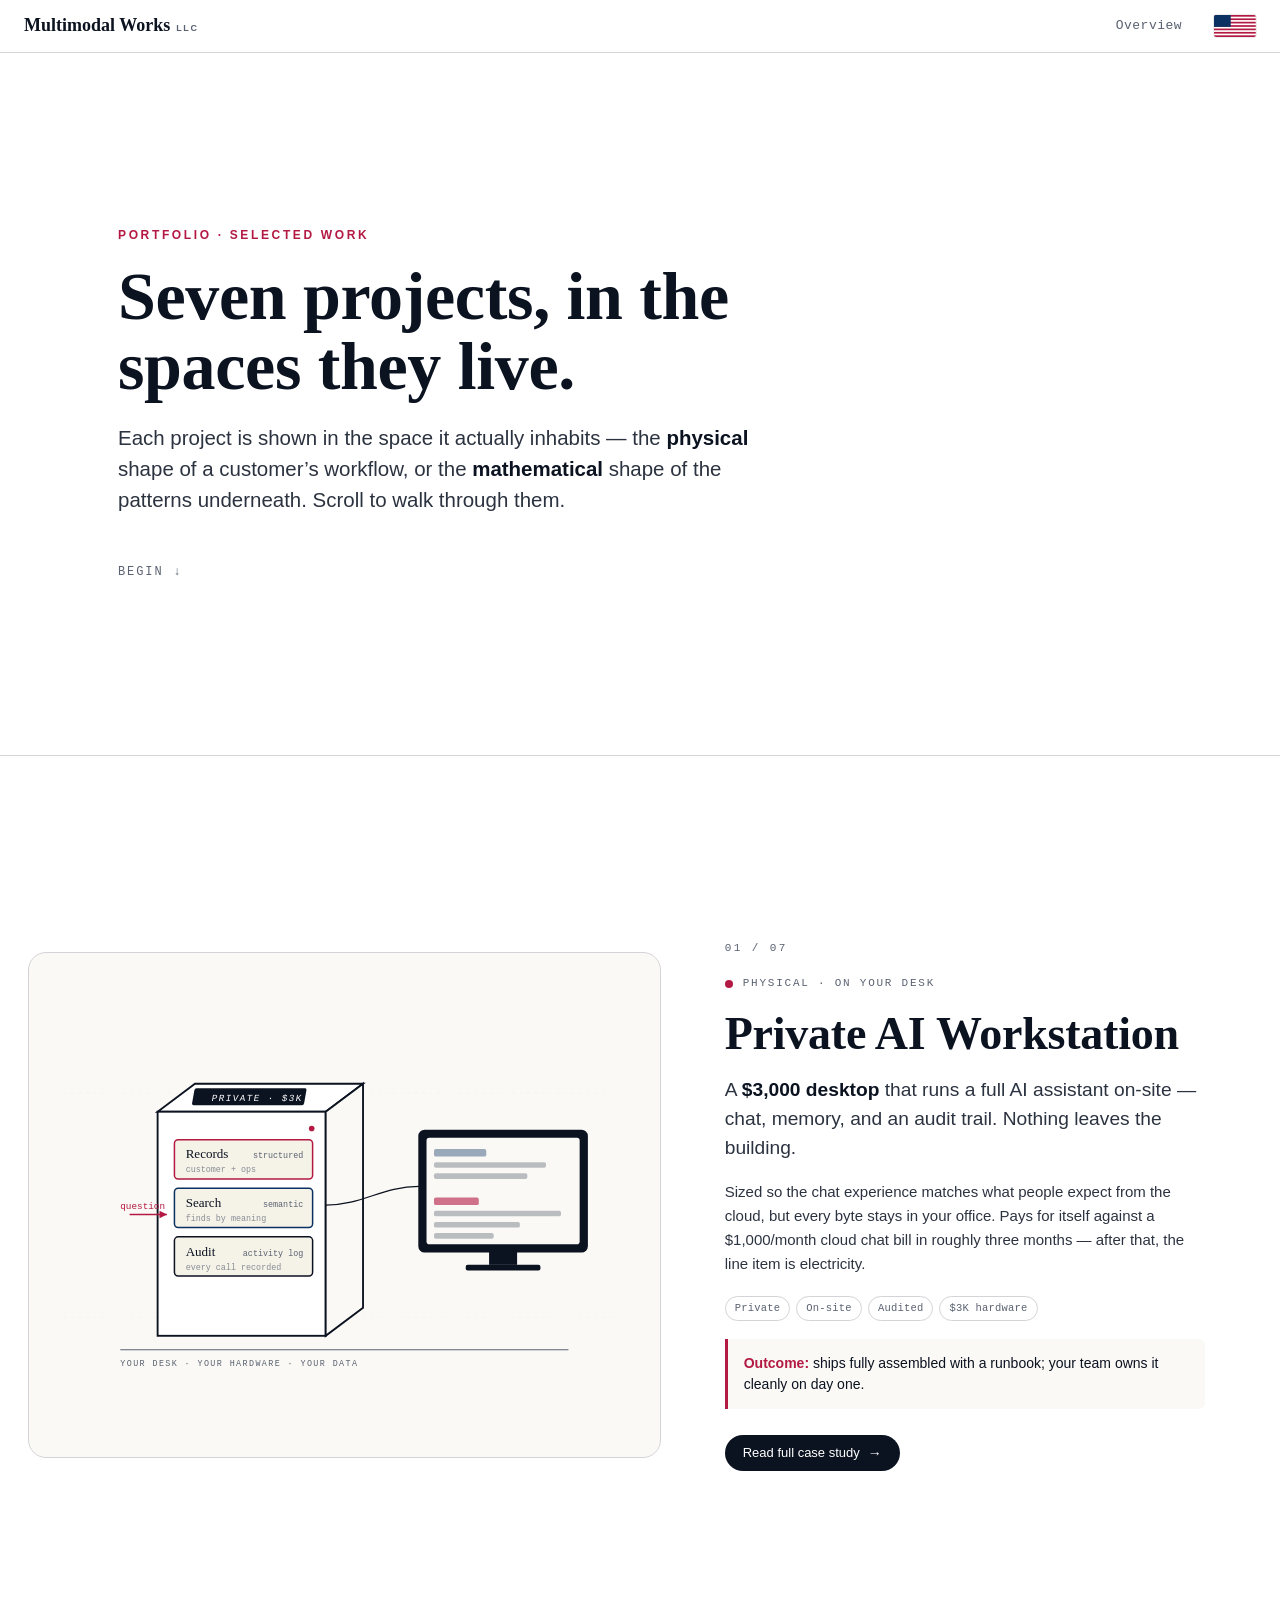
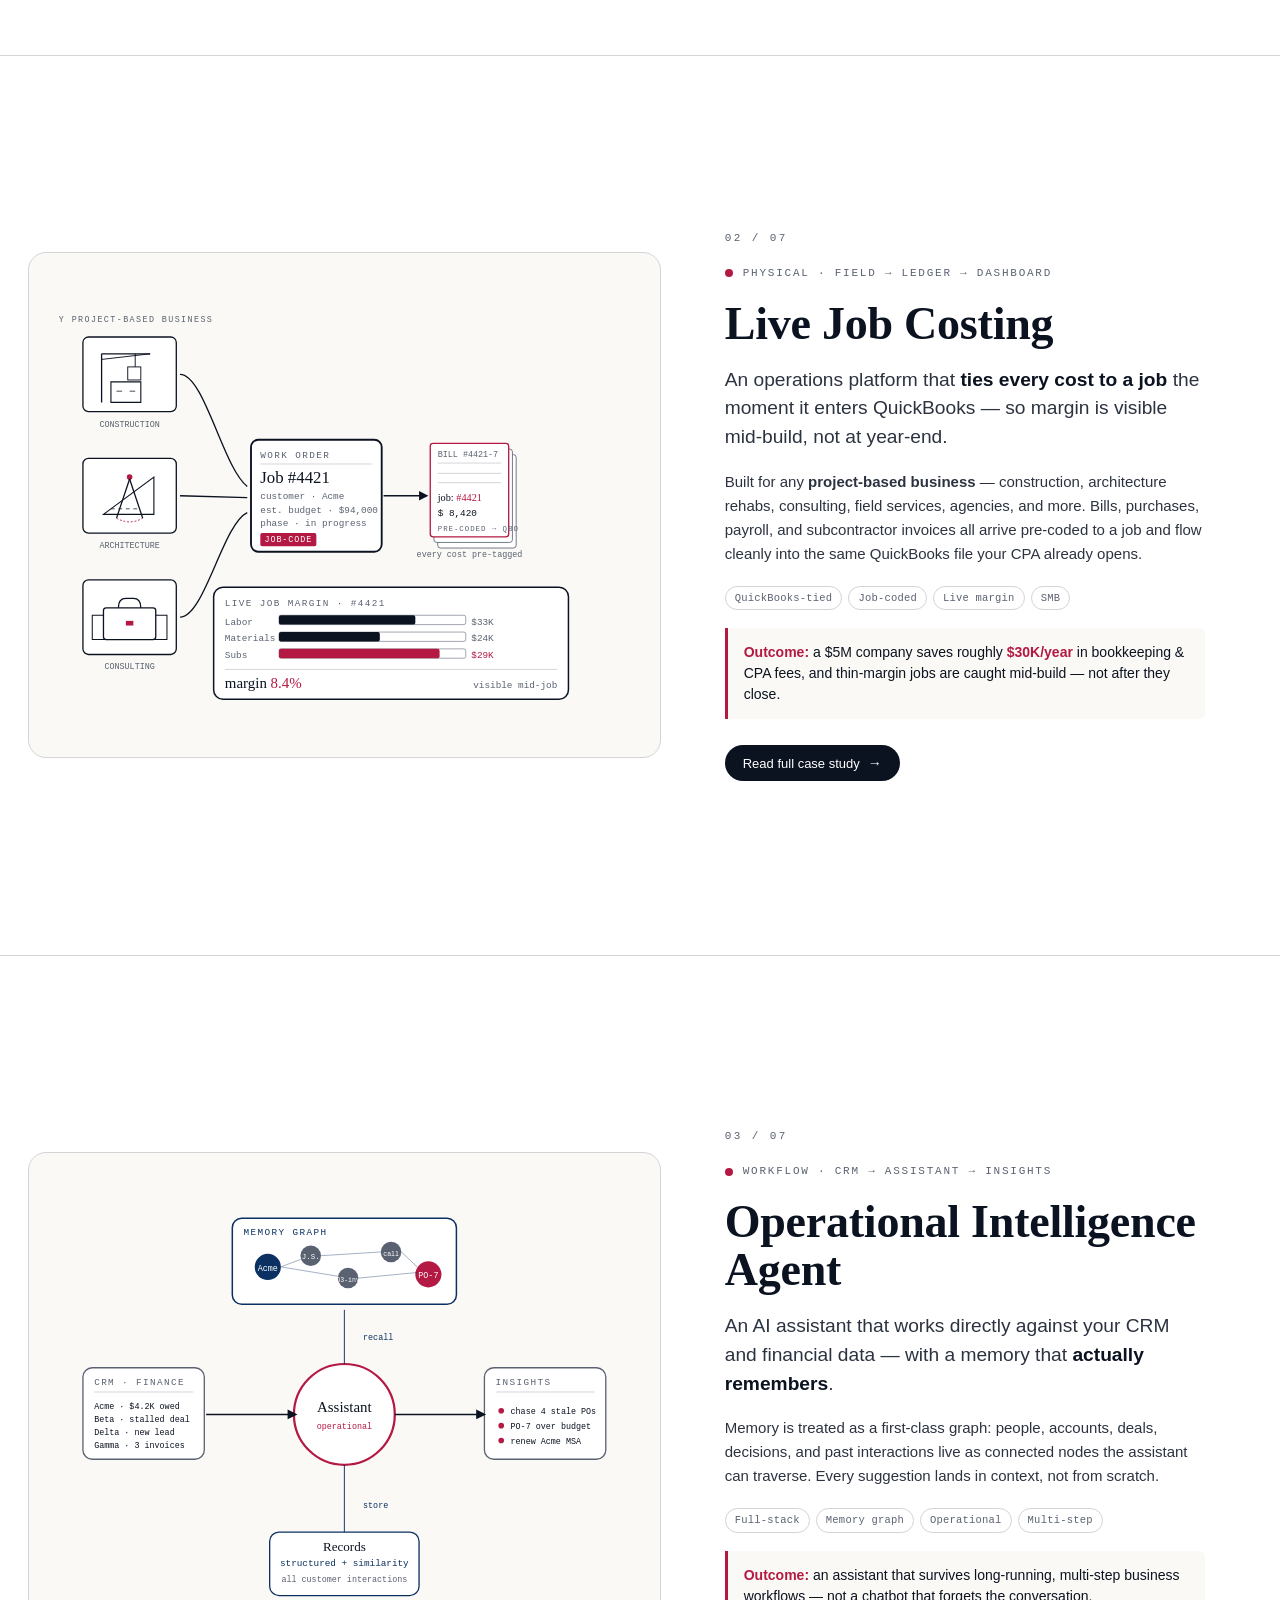
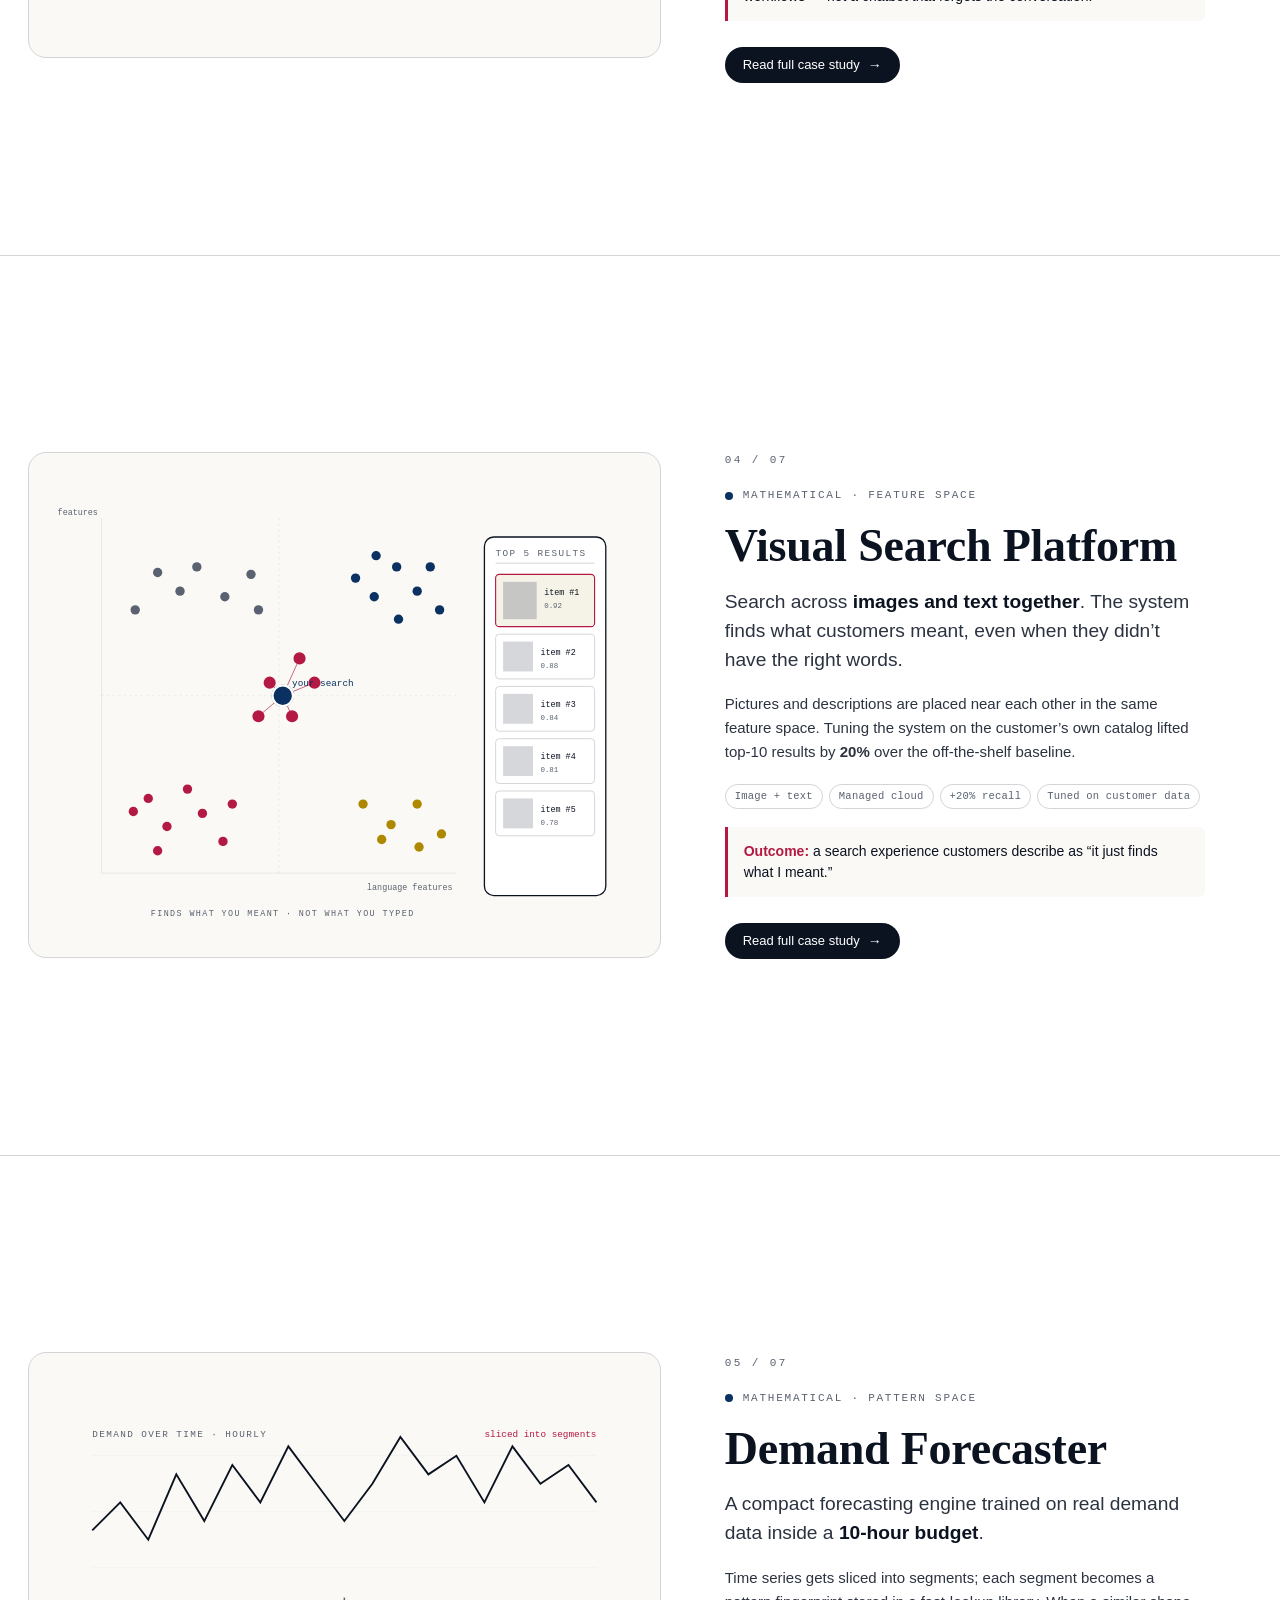
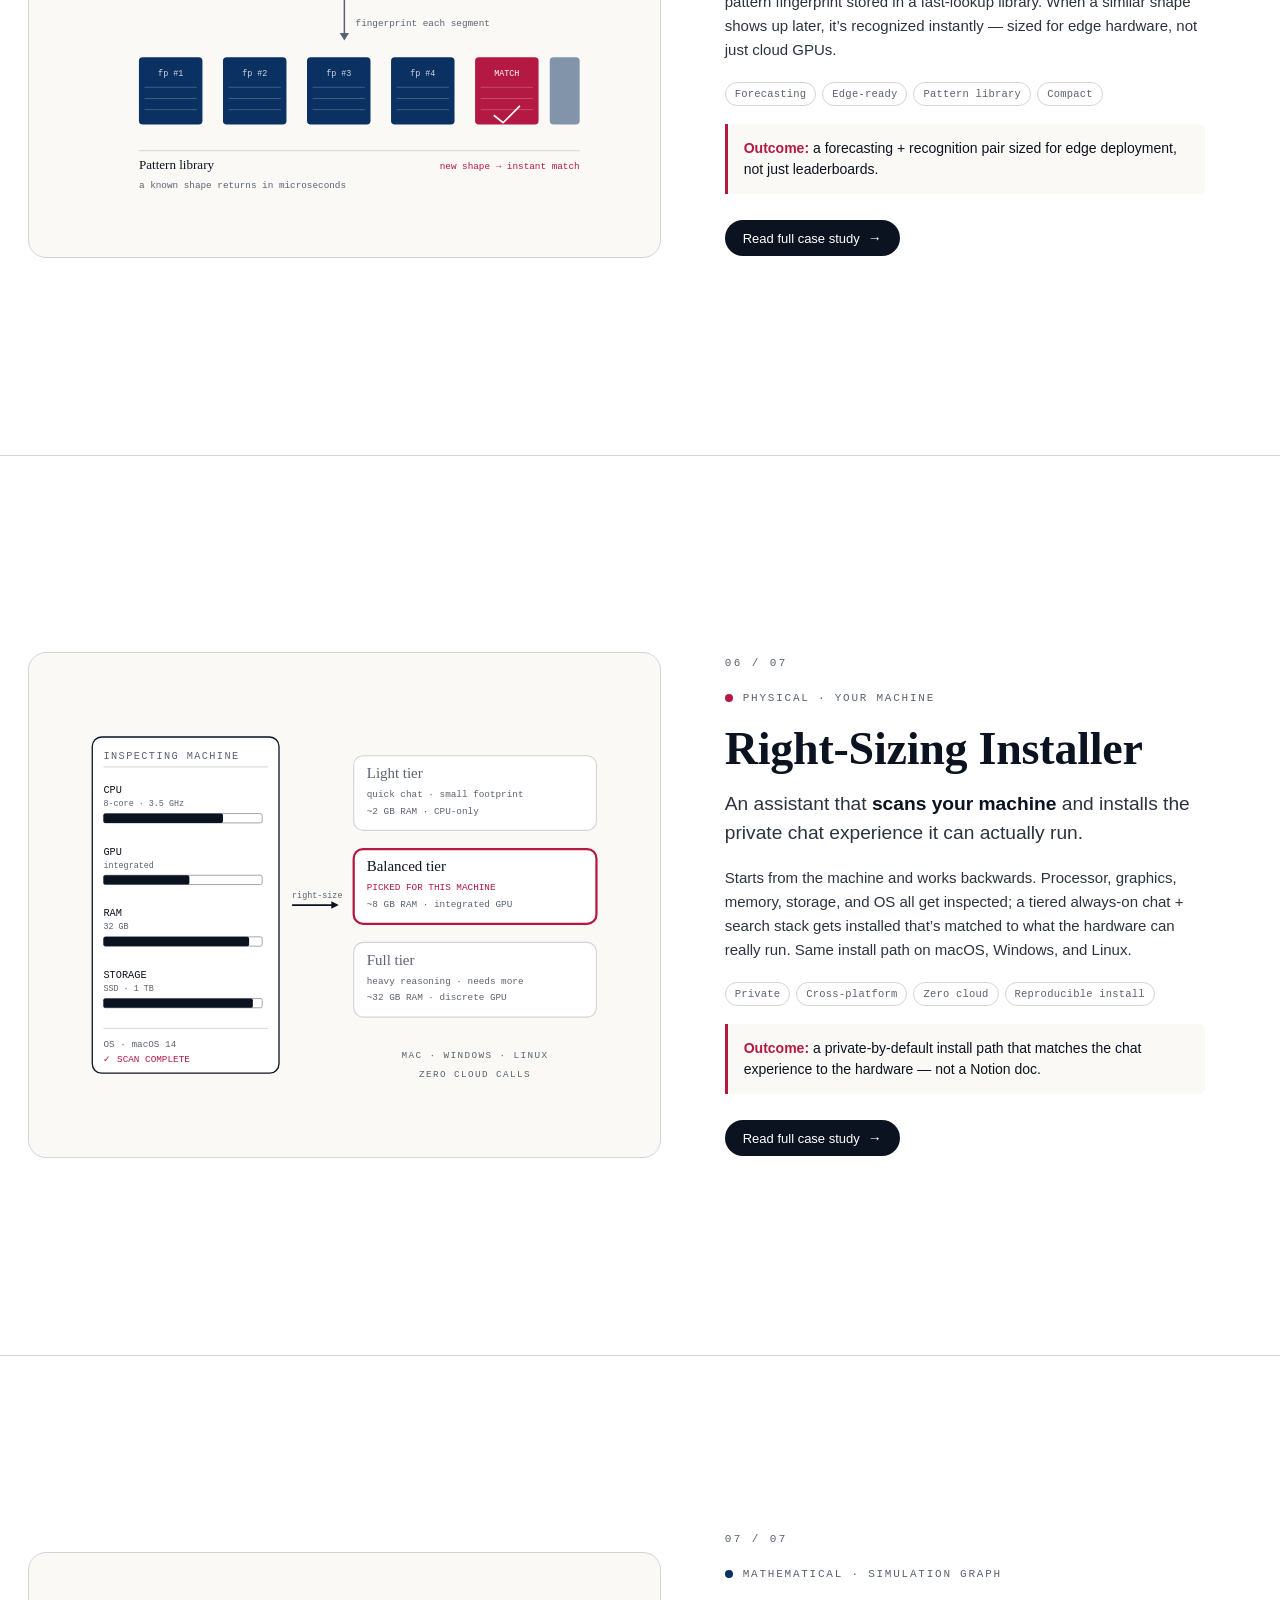
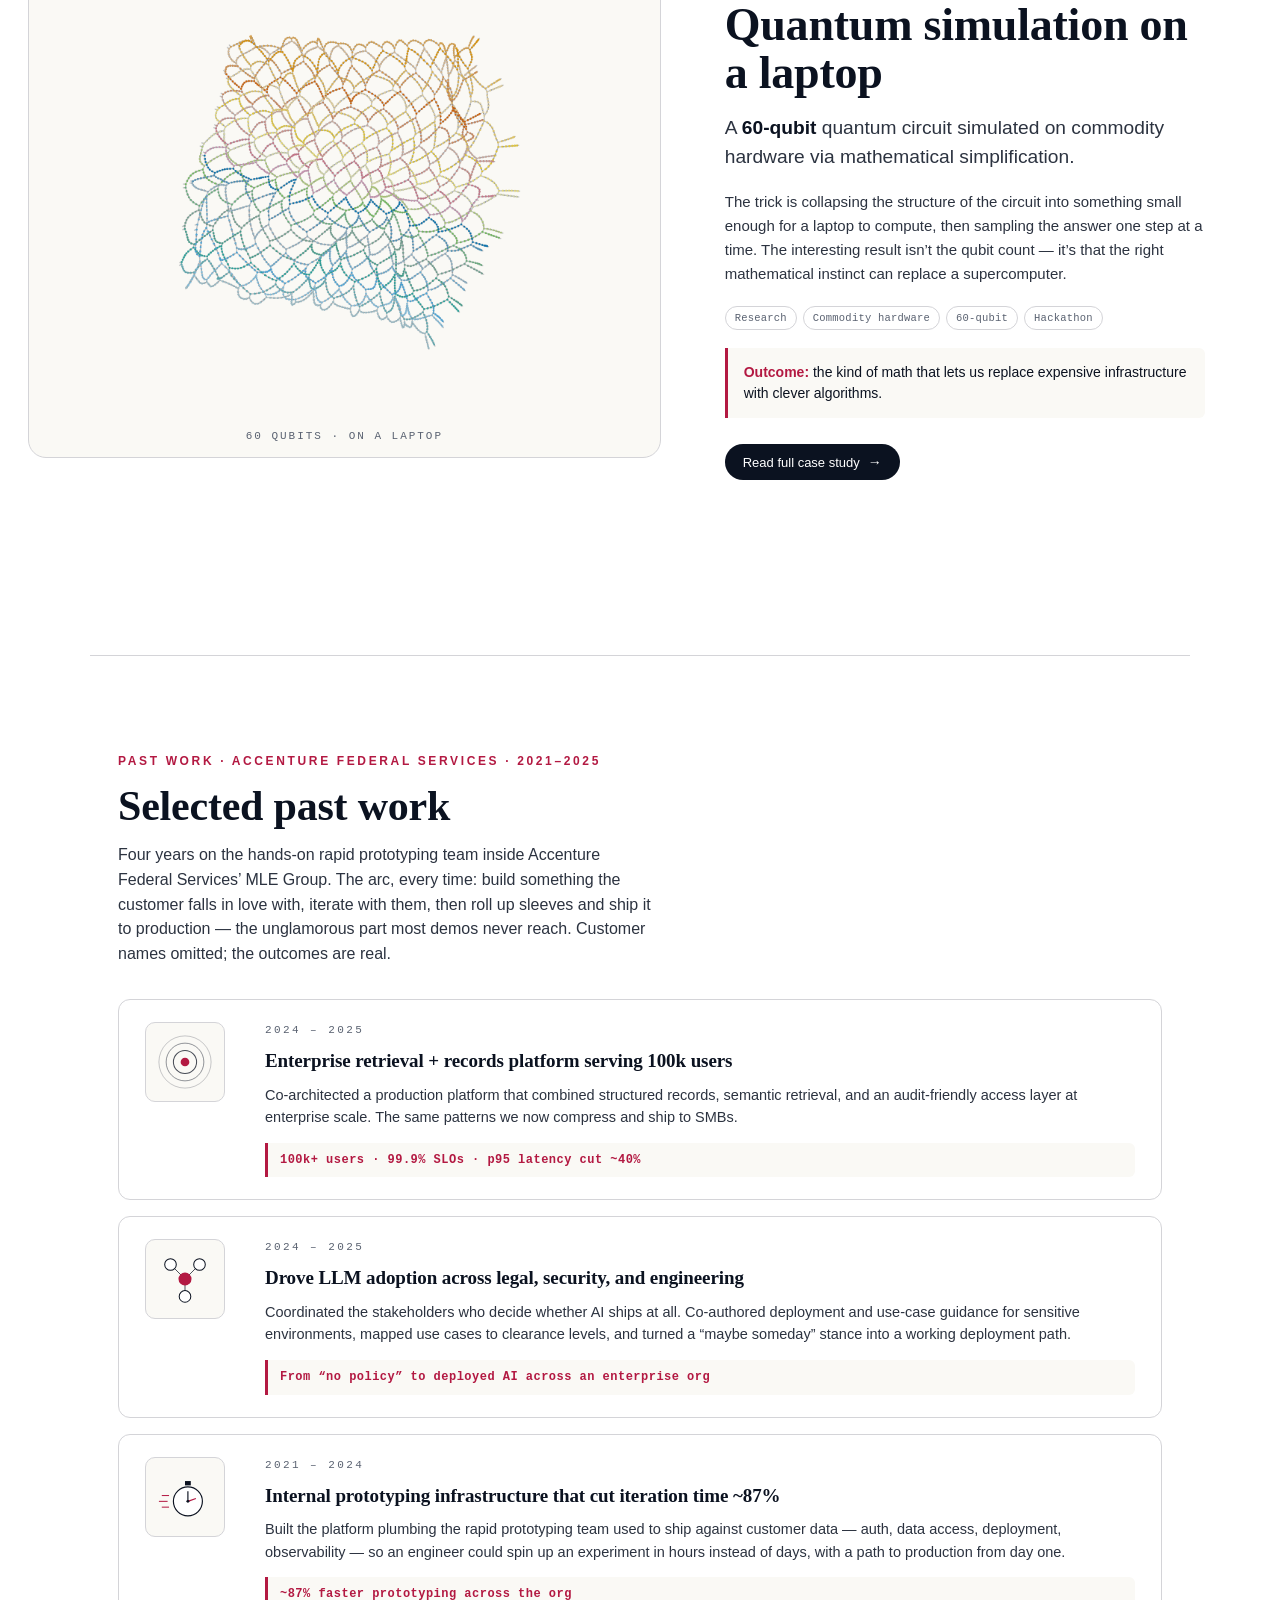
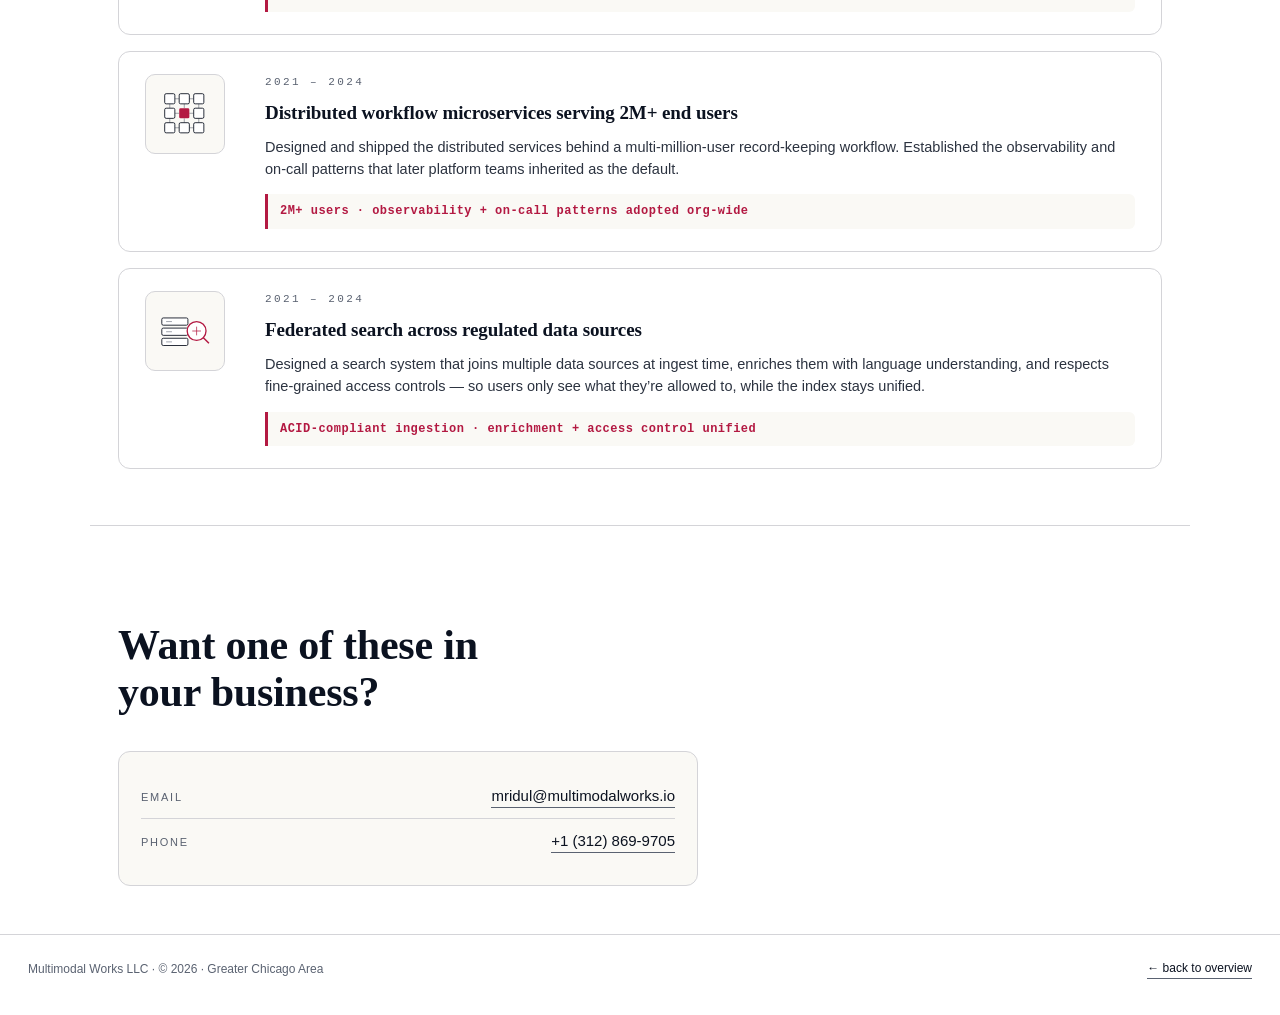
==== commit f0b11894: "feat: add phone number to contact cards Add +1 (312) 869-9705 as a tel: link to the contact cards on" ====
--- a/work.html
+++ b/work.html
@@ -1699,6 +1699,10 @@
         <div class="row">
           <span class="label">Email</span>
           <a href="mailto:mridul@multimodalworks.io?subject=Multimodal%20Works%20%E2%80%94%20intro">mridul@multimodalworks.io</a>
+        </div>
+        <div class="row">
+          <span class="label">Phone</span>
+          <a href="tel:+13128699705">+1 (312) 869-9705</a>
         </div>
       </div>
     </section>
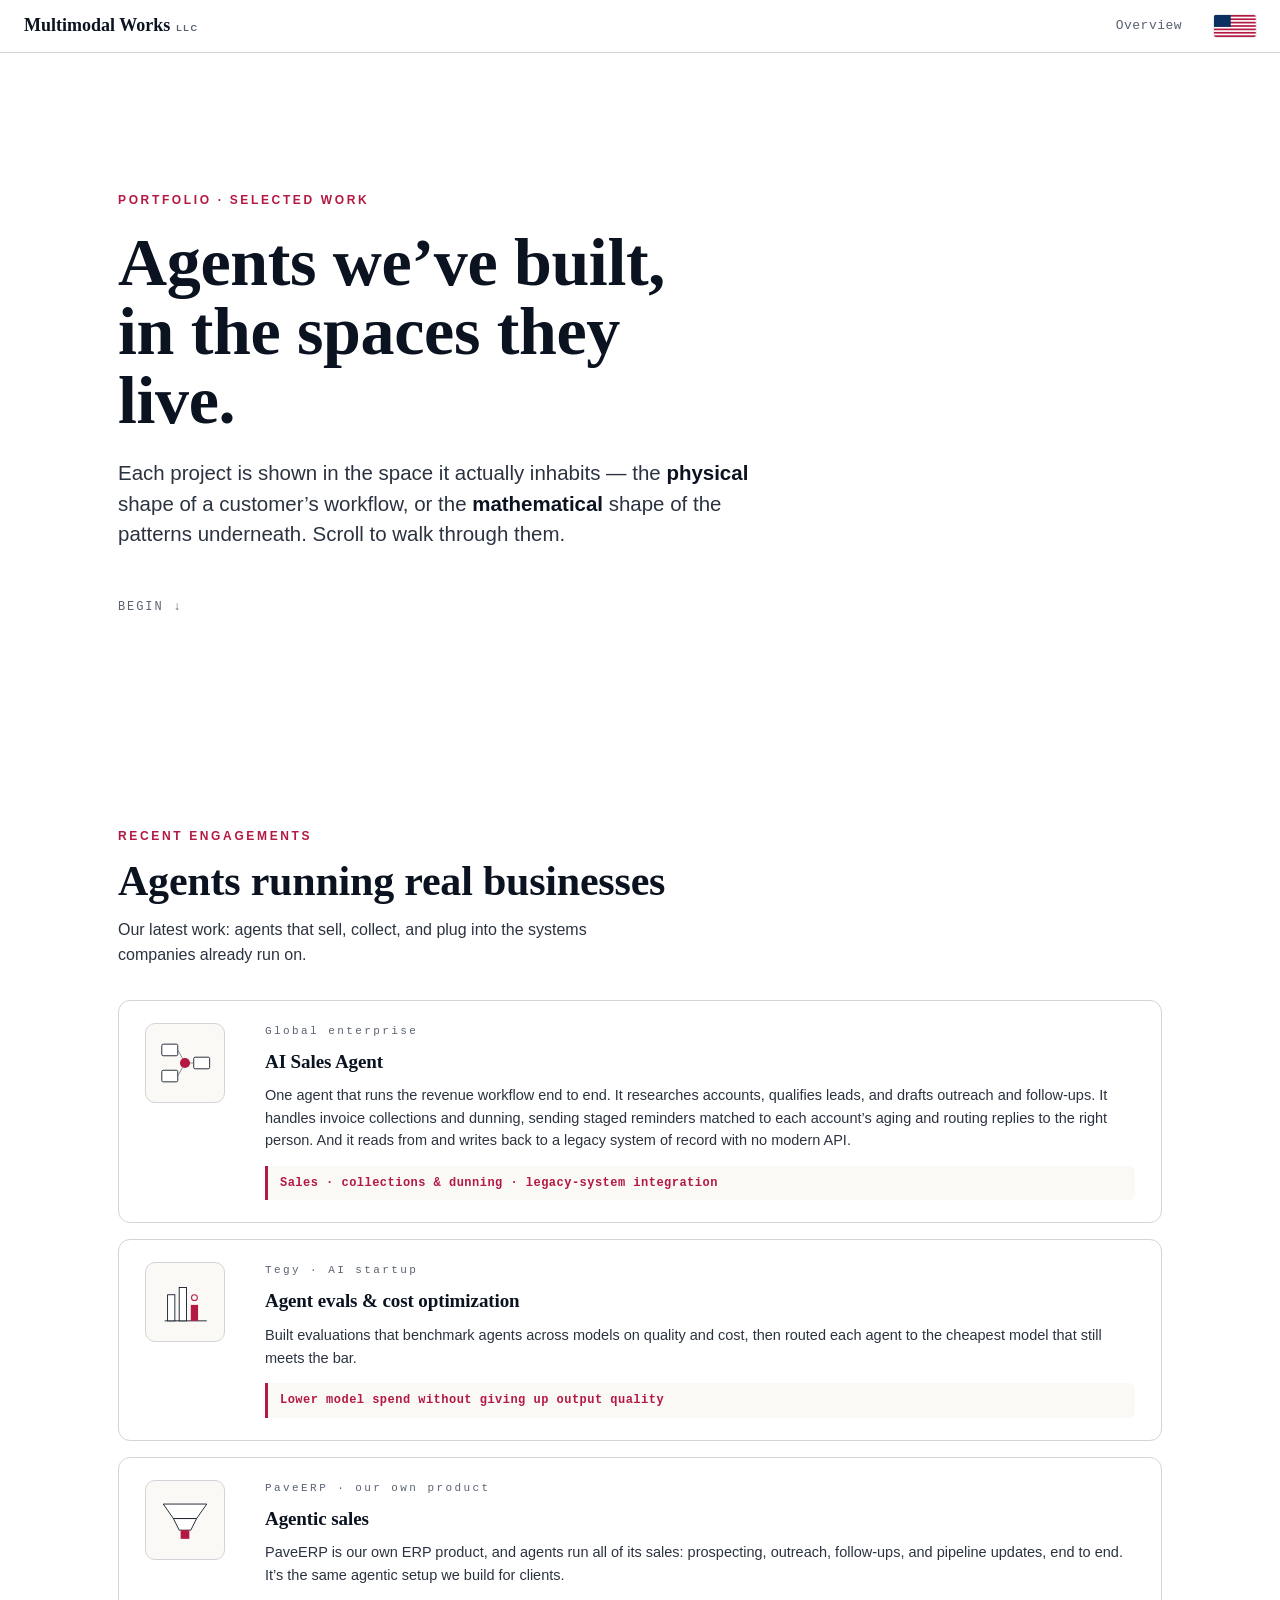
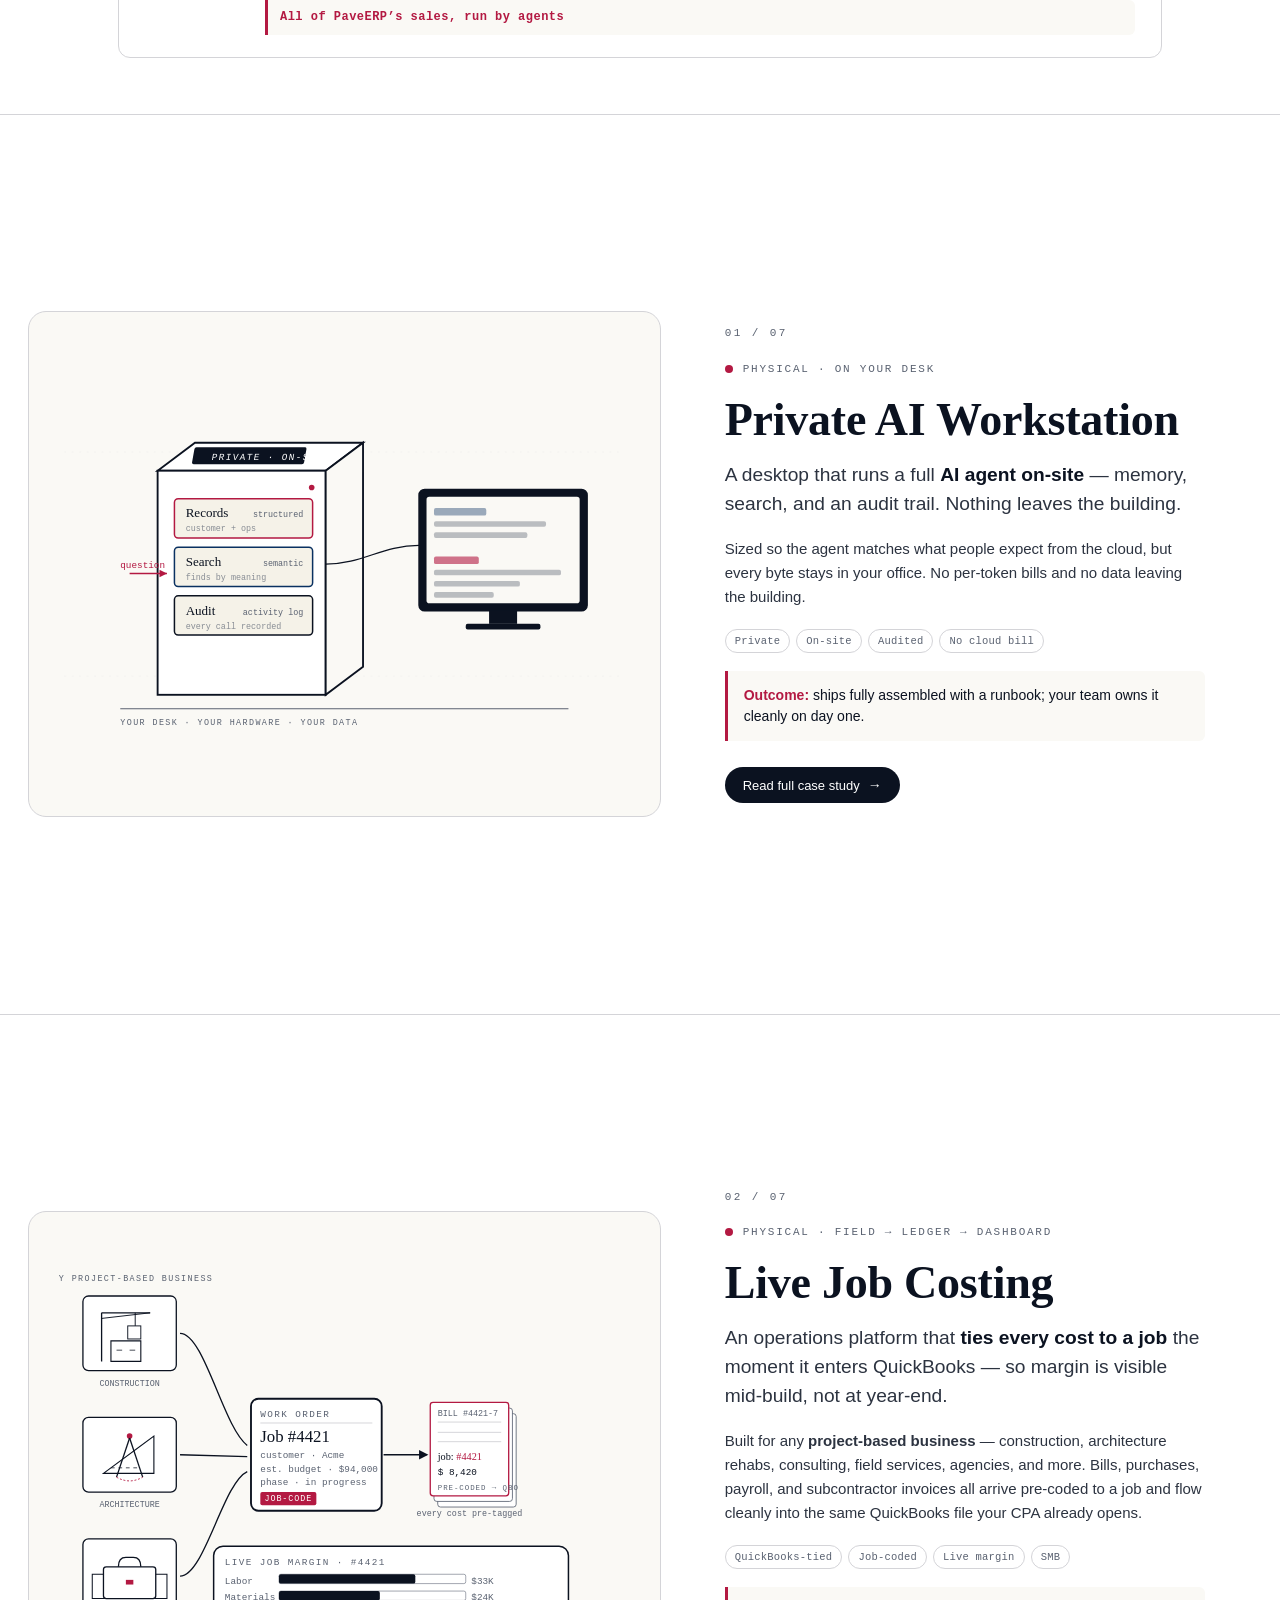
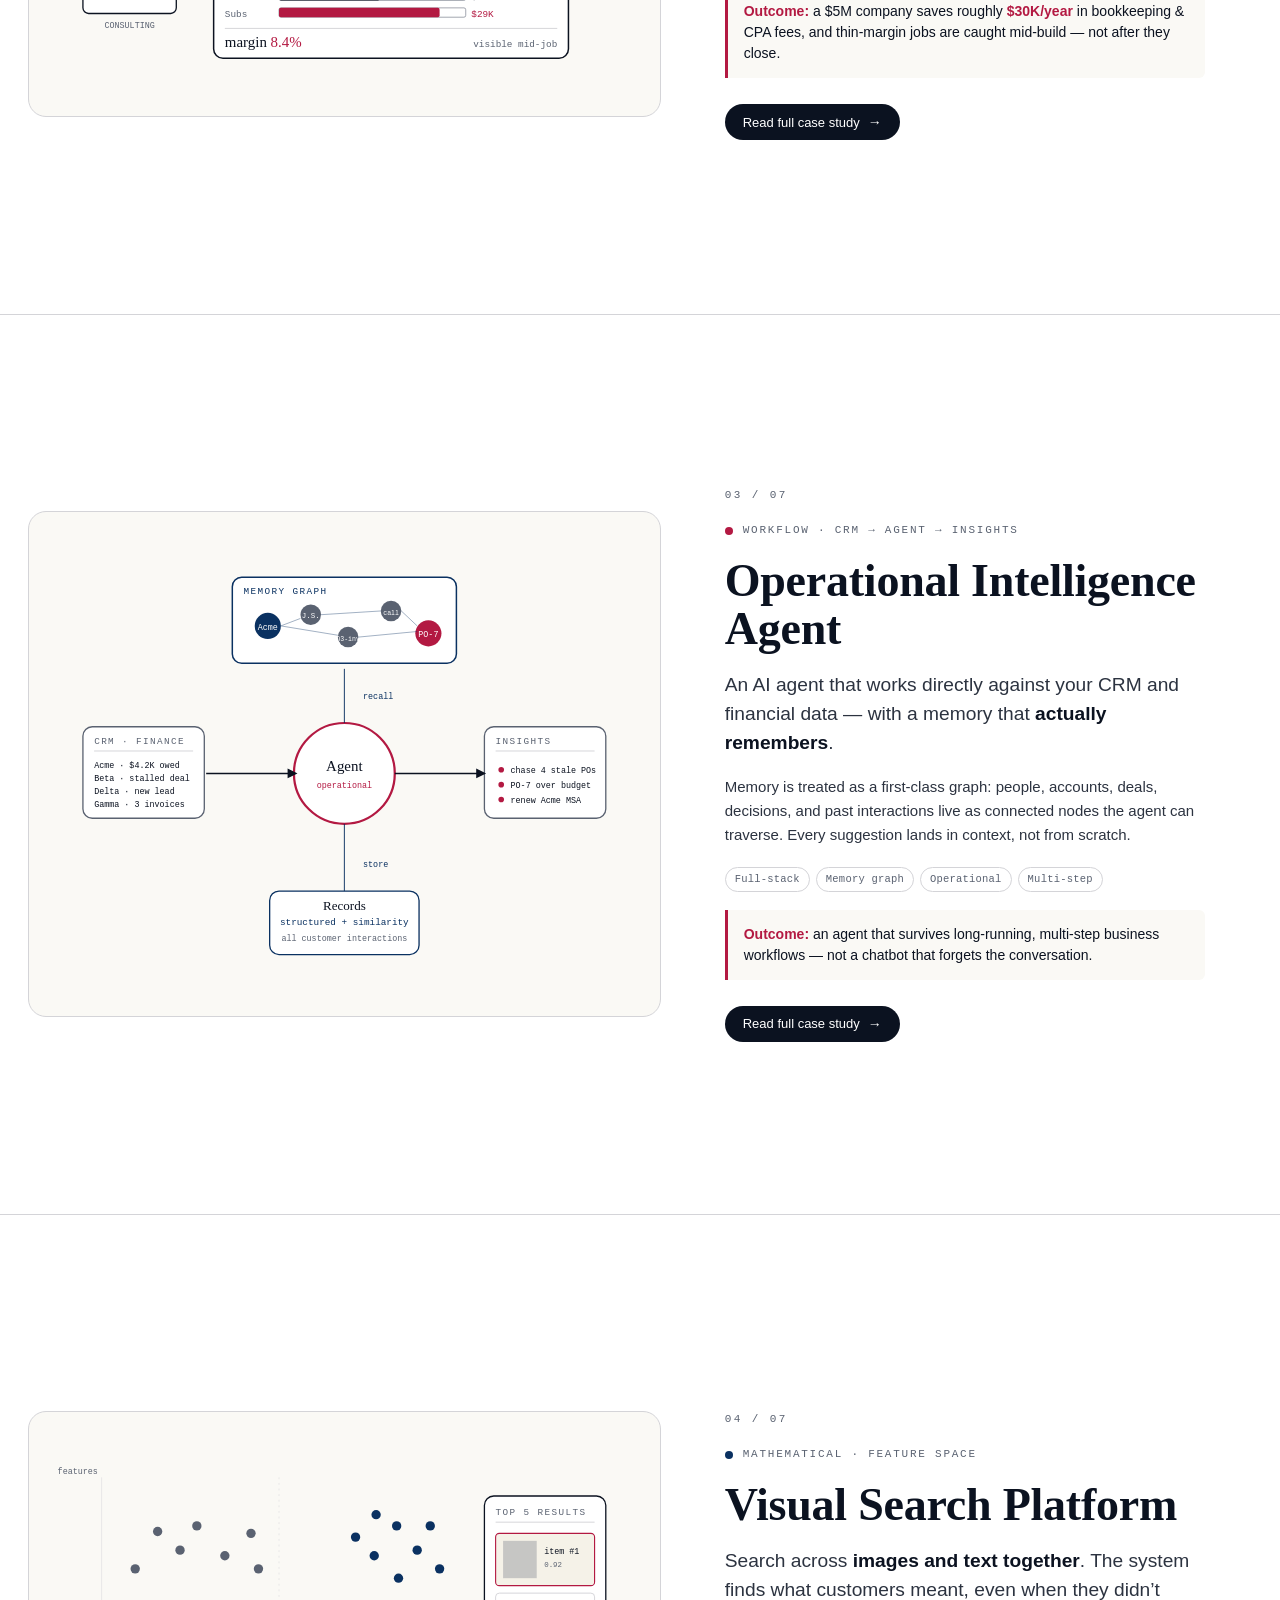
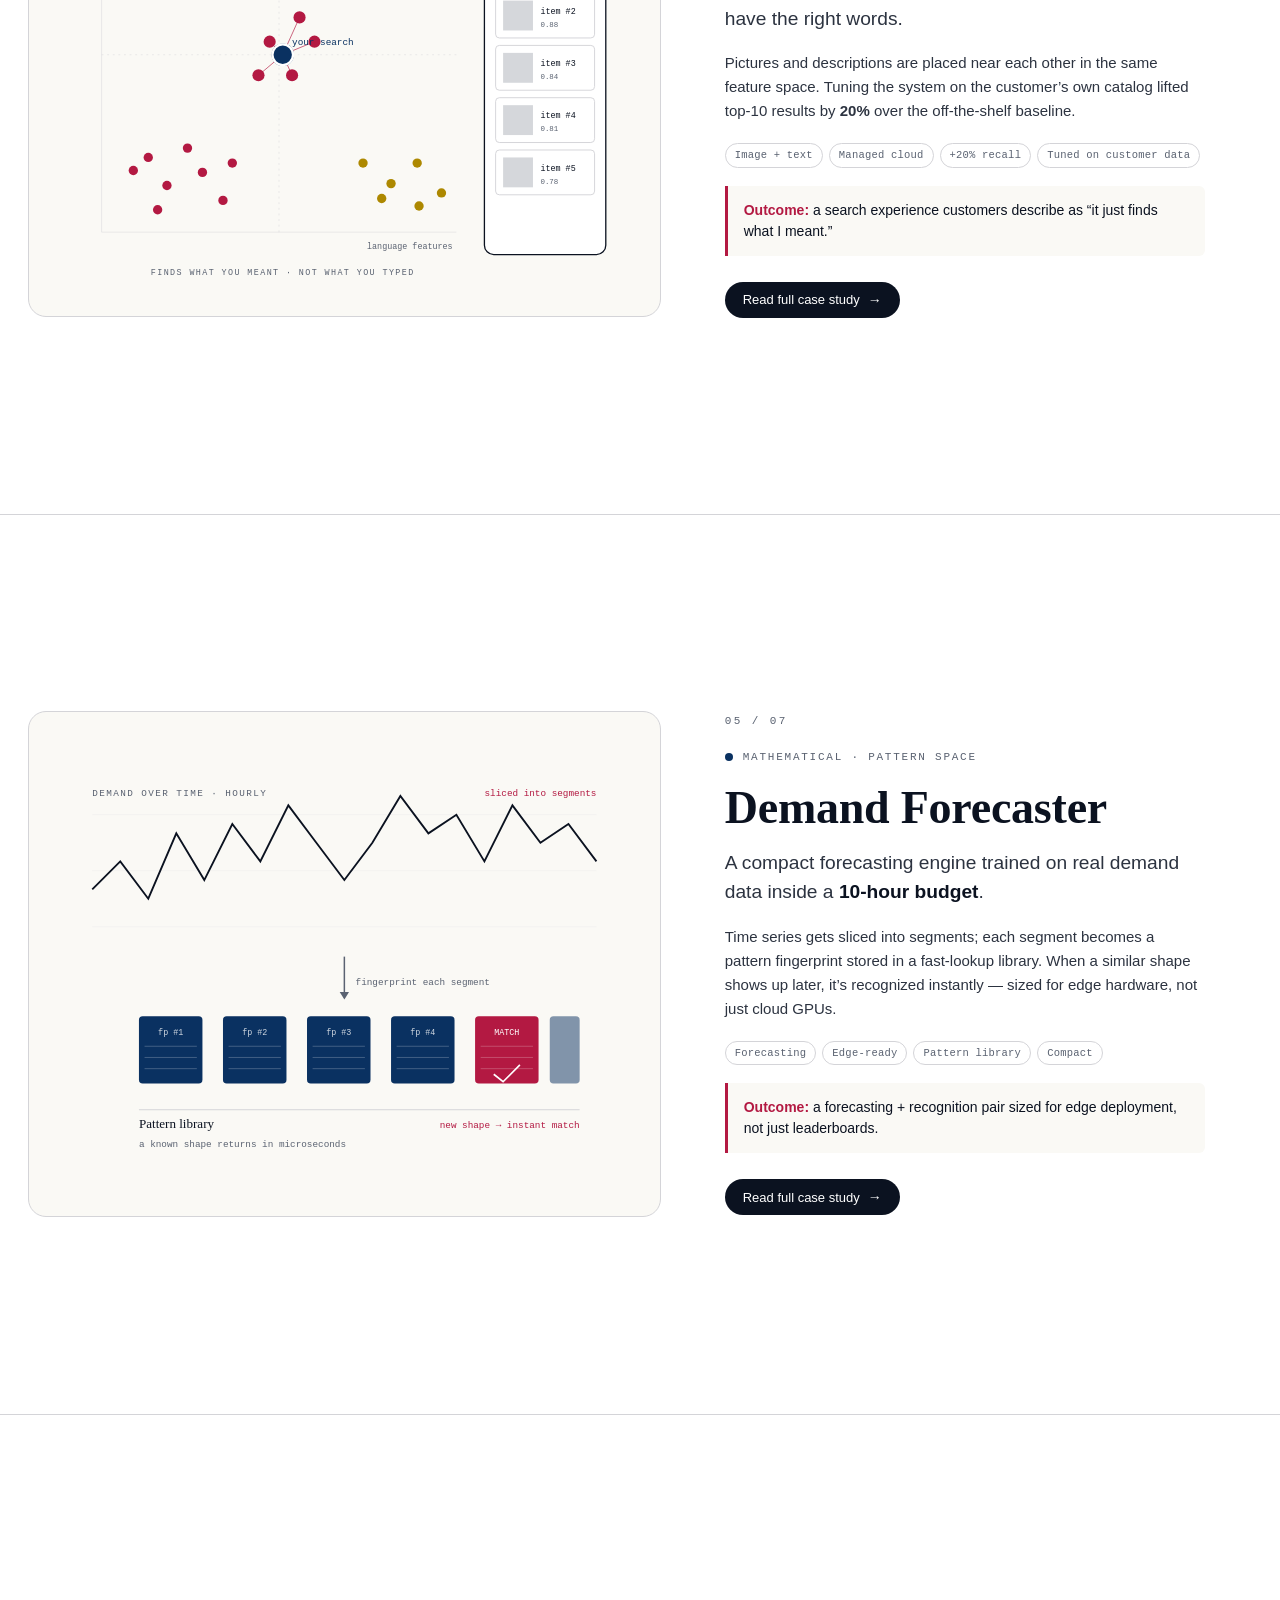
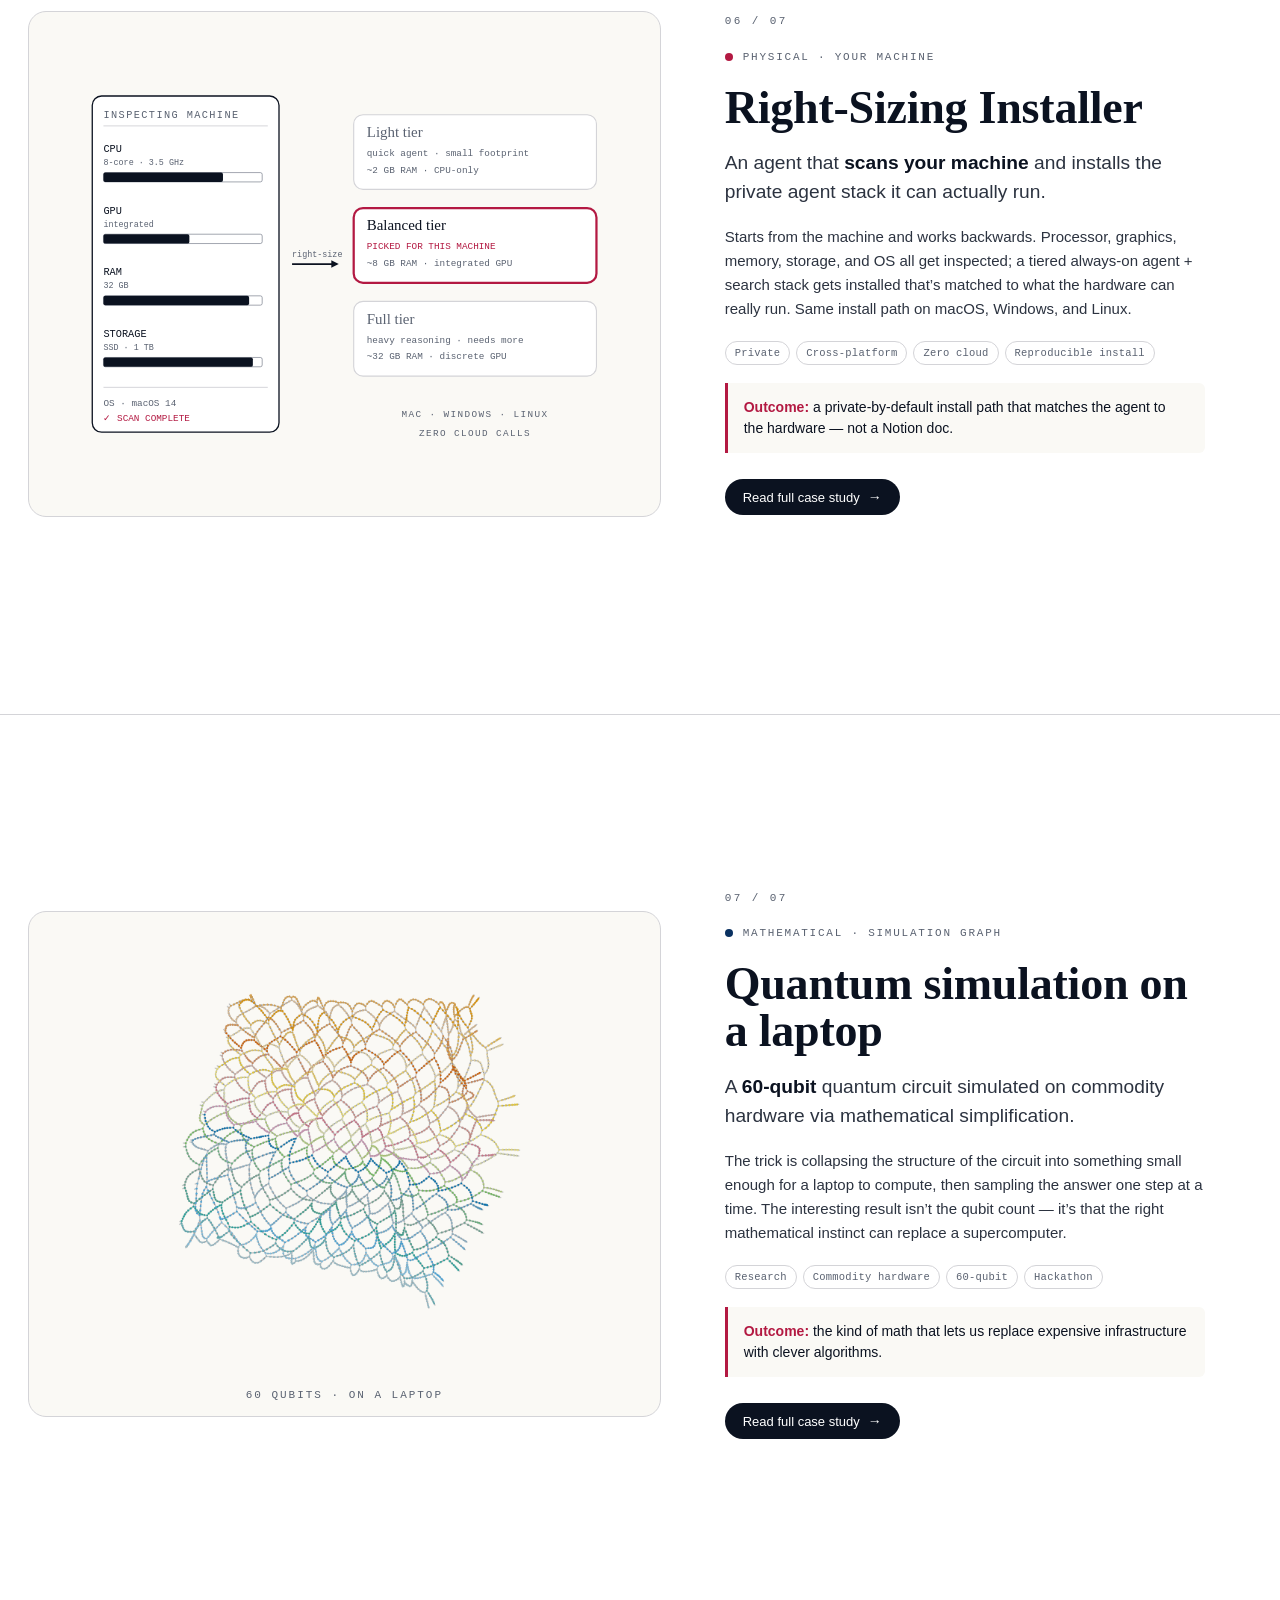
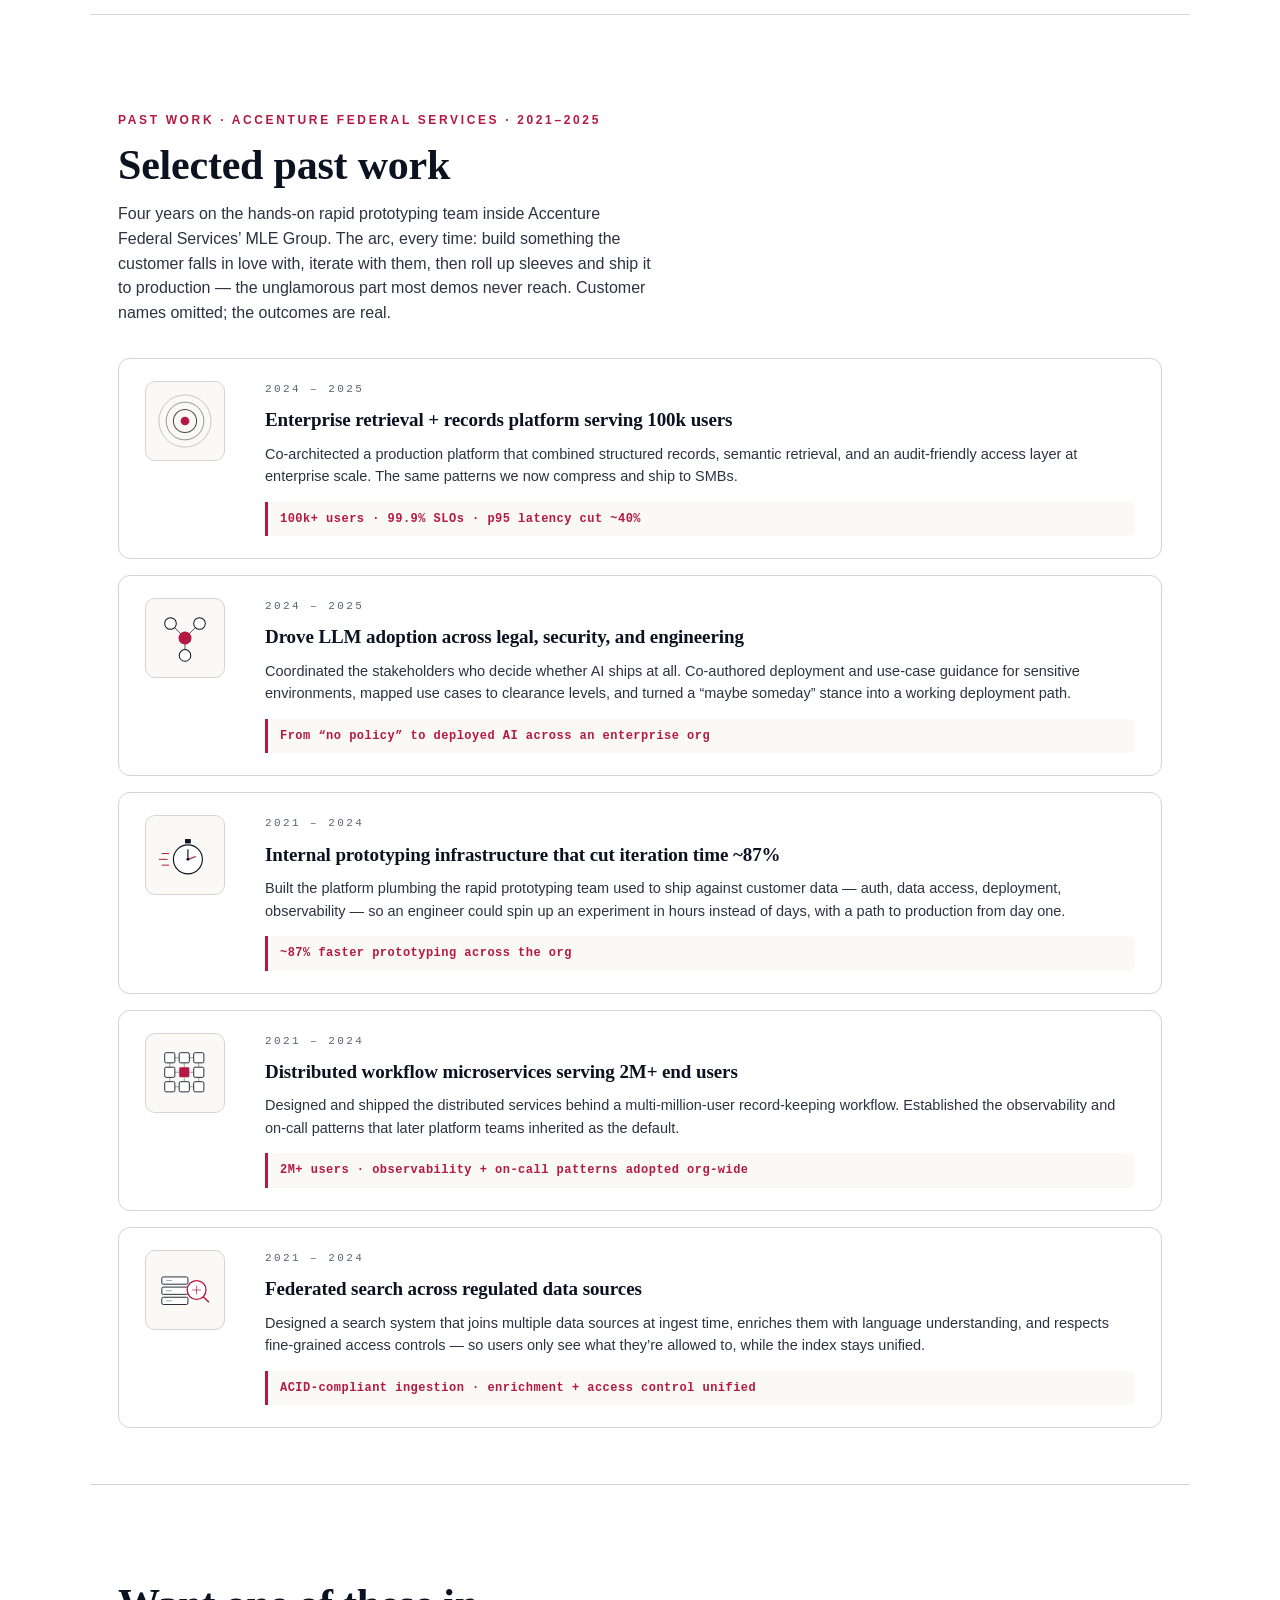
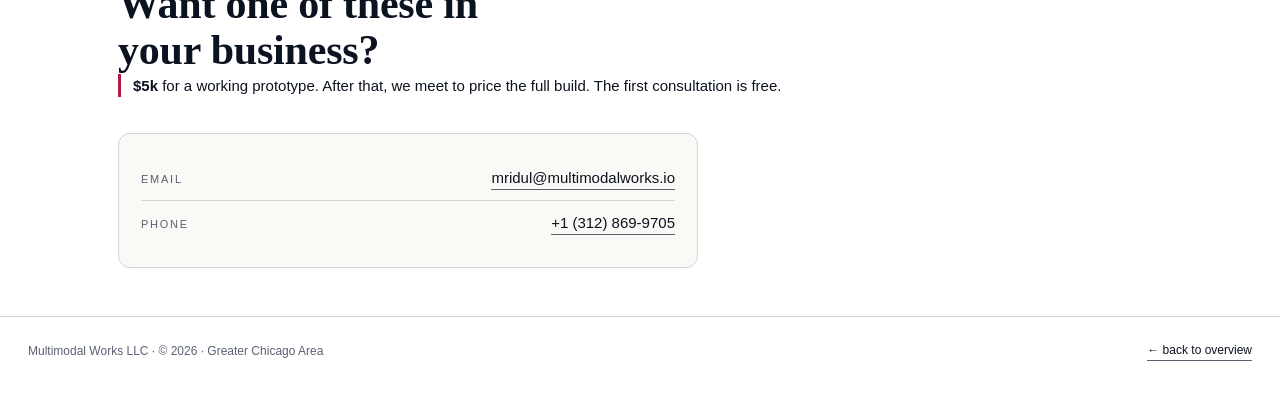
==== commit 0ce80620: "feat(work): align portfolio with homepage - Add Recent engagements: AI Sales Agent, Tegy evals, Pave" ====
--- a/work.html
+++ b/work.html
@@ -6,7 +6,7 @@
     <title>Selected work · Multimodal Works</title>
     <meta
       name="description"
-      content="Selected work from Multimodal Works LLC — private AI workstations, live job costing tied to QuickBooks, operational AI assistants, visual search, forecasting, right-sizing installers, and quantum simulation on commodity hardware."
+      content="Selected work from Multimodal Works LLC — AI agents for sales, collections, and legacy systems, agent evals and cost optimization, private AI workstations, live job costing tied to QuickBooks, operational agents, visual search, forecasting, and more."
     />
     <link rel="stylesheet" href="styles.css?v=2026-05-18b" />
     <style>
@@ -279,6 +279,7 @@
       .project-info .deep-dive:hover .arrow { transform: translateX(3px); }
 
       /* ============ PAST WORK ============ */
+      section.past-work.recent { border-top: none; padding-top: 72px; }
       section.past-work {
         max-width: 1100px;
         margin: 0 auto;
@@ -528,6 +529,7 @@
         line-height: 1.1;
         max-width: 18ch;
       }
+      .contact .price-line { margin: 0 0 16px; padding-left: 12px; border-left: 3px solid var(--red); font-size: 15px; color: var(--ink); }
       .contact-card {
         margin-top: 36px;
         border: 1px solid var(--rule);
@@ -763,7 +765,7 @@
     <!-- ============ PAGE HERO ============ -->
     <section class="hero">
       <p class="eyebrow">Portfolio &middot; selected work</p>
-      <h1>Seven projects, in the spaces they live.</h1>
+      <h1>Agents we&rsquo;ve built, in the spaces they live.</h1>
       <p class="tagline">
         Each project is shown in the space it actually inhabits &mdash; the
         <strong>physical</strong> shape of a customer&rsquo;s workflow, or the
@@ -775,6 +777,7 @@
 
     <!-- ============ STICKY TOC ============ -->
     <nav class="toc" aria-label="Project navigation">
+      <a href="#recent" data-label="Recent engagements"></a>
       <a href="#local-ai" data-label="01 · Private AI Workstation"></a>
       <a href="#job-costing" data-label="02 · Live Job Costing"></a>
       <a href="#operational-intelligence" data-label="03 · Operational Intelligence Agent"></a>
@@ -784,6 +787,69 @@
       <a href="#quantum" data-label="07 · Quantum simulation"></a>
       <a href="#past-work" data-label="08 · Selected past work"></a>
     </nav>
+
+    <!-- ============ RECENT ENGAGEMENTS ============ -->
+    <section class="past-work recent" id="recent">
+      <div class="past-header">
+        <p class="eyebrow">Recent engagements</p>
+        <h2>Agents running real businesses</h2>
+        <p class="lead">Our latest work: agents that sell, collect, and plug into the systems companies already run on.</p>
+      </div>
+
+      <div class="past-grid">
+        <article class="past-tile">
+          <div class="past-icon">
+            <svg viewBox="0 0 80 80" xmlns="http://www.w3.org/2000/svg" aria-hidden="true">
+              <rect x="8" y="14" width="22" height="16" rx="2" fill="#ffffff" stroke="#0b1220" stroke-width="1.2"/>
+              <rect x="8" y="50" width="22" height="16" rx="2" fill="#ffffff" stroke="#0b1220" stroke-width="1.2"/>
+              <rect x="52" y="32" width="22" height="16" rx="2" fill="#ffffff" stroke="#0b1220" stroke-width="1.2"/>
+              <line x1="30" y1="22" x2="40" y2="40" stroke="#5a6271" stroke-width="1"/>
+              <line x1="30" y1="58" x2="40" y2="40" stroke="#5a6271" stroke-width="1"/>
+              <line x1="40" y1="40" x2="52" y2="40" stroke="#5a6271" stroke-width="1"/>
+              <circle cx="40" cy="40" r="7" fill="#b31942"/>
+            </svg>
+          </div>
+          <div class="past-body">
+            <span class="years">Global enterprise</span>
+            <h3>AI Sales Agent</h3>
+            <p>One agent that runs the revenue workflow end to end. It researches accounts, qualifies leads, and drafts outreach and follow-ups. It handles invoice collections and dunning, sending staged reminders matched to each account&rsquo;s aging and routing replies to the right person. And it reads from and writes back to a legacy system of record with no modern API.</p>
+            <div class="past-outcome"><strong>Sales &middot; collections &amp; dunning &middot; legacy-system integration</strong></div>
+          </div>
+        </article>
+        <article class="past-tile">
+          <div class="past-icon">
+            <svg viewBox="0 0 80 80" xmlns="http://www.w3.org/2000/svg" aria-hidden="true">
+              <line x1="12" y1="66" x2="70" y2="66" stroke="#0b1220" stroke-width="1.2"/>
+              <rect x="16" y="30" width="10" height="36" fill="#ffffff" stroke="#0b1220" stroke-width="1.2"/>
+              <rect x="32" y="20" width="10" height="46" fill="#ffffff" stroke="#0b1220" stroke-width="1.2"/>
+              <rect x="48" y="44" width="10" height="22" fill="#b31942"/>
+              <circle cx="53" cy="34" r="4" fill="none" stroke="#b31942" stroke-width="1.4"/>
+            </svg>
+          </div>
+          <div class="past-body">
+            <span class="years">Tegy &middot; AI startup</span>
+            <h3>Agent evals &amp; cost optimization</h3>
+            <p>Built evaluations that benchmark agents across models on quality and cost, then routed each agent to the cheapest model that still meets the bar.</p>
+            <div class="past-outcome"><strong>Lower model spend without giving up output quality</strong></div>
+          </div>
+        </article>
+        <article class="past-tile">
+          <div class="past-icon">
+            <svg viewBox="0 0 80 80" xmlns="http://www.w3.org/2000/svg" aria-hidden="true">
+              <path d="M 10 18 L 70 18 L 56 38 L 24 38 Z" fill="#ffffff" stroke="#0b1220" stroke-width="1.2"/>
+              <path d="M 24 38 L 56 38 L 48 54 L 32 54 Z" fill="#ffffff" stroke="#0b1220" stroke-width="1.2"/>
+              <rect x="34" y="54" width="12" height="12" fill="#b31942"/>
+            </svg>
+          </div>
+          <div class="past-body">
+            <span class="years">PaveERP &middot; our own product</span>
+            <h3>Agentic sales</h3>
+            <p>PaveERP is our own ERP product, and agents run all of its sales: prospecting, outreach, follow-ups, and pipeline updates, end to end. It&rsquo;s the same agentic setup we build for clients.</p>
+            <div class="past-outcome"><strong>All of PaveERP&rsquo;s sales, run by agents</strong></div>
+          </div>
+        </article>
+      </div>
+    </section>
 
     <!-- ============================================================ -->
     <!-- 01 · PRIVATE AI WORKSTATION                                   -->
@@ -807,7 +873,7 @@
             <polygon points="280,140 320,110 320,350 280,380" fill="#faf9f5" stroke="#0b1220" stroke-width="2"/>
             <!-- label badge on top -->
             <rect x="160" y="115" width="120" height="18" fill="#0b1220" rx="2" transform="skewX(-10)"/>
-            <text x="180" y="128" font-family="JetBrains Mono, ui-monospace, Menlo, monospace" font-size="10" fill="#ffffff" letter-spacing="1.5" transform="skewX(-10)">PRIVATE · $3K</text>
+            <text x="180" y="128" font-family="JetBrains Mono, ui-monospace, Menlo, monospace" font-size="10" fill="#ffffff" letter-spacing="1.5" transform="skewX(-10)">PRIVATE · ON-SITE</text>
             <!-- power LED -->
             <circle cx="265" cy="158" r="3" fill="#b31942"/>
           </g>
@@ -836,7 +902,7 @@
           <line x1="60" y1="395" x2="540" y2="395" stroke="#5a6271" stroke-width="1.2"/>
           <text x="60" y="412" font-family="JetBrains Mono, ui-monospace, Menlo, monospace" font-size="9" fill="#5a6271" letter-spacing="1.5">YOUR DESK · YOUR HARDWARE · YOUR DATA</text>
 
-          <!-- chat monitor on the right -->
+          <!-- agent monitor on the right -->
           <g class="stagger s5">
             <rect x="380" y="160" width="180" height="130" rx="6" fill="#0b1220" stroke="#0b1220" stroke-width="1.6"/>
             <rect x="388" y="168" width="164" height="114" rx="3" fill="#faf9f5"/>
@@ -845,7 +911,7 @@
             <rect x="430" y="304" width="80" height="6" rx="2" fill="#0b1220"/>
           </g>
 
-          <!-- chat content lines -->
+          <!-- agent content lines -->
           <g class="stagger s6">
             <rect x="396" y="180" width="56" height="8" rx="2" fill="#0a3161" opacity="0.4"/>
             <rect x="396" y="194" width="120" height="6" rx="2" fill="#5a6271" opacity="0.4"/>
@@ -871,13 +937,13 @@
         <span class="index">01 / 07</span>
         <span class="eyebrow"><span class="dot physical"></span>Physical &middot; on your desk</span>
         <h2>Private AI Workstation</h2>
-        <p class="one-liner">A <strong>$3,000 desktop</strong> that runs a full AI assistant on-site &mdash; chat, memory, and an audit trail. Nothing leaves the building.</p>
-        <p class="body">Sized so the chat experience matches what people expect from the cloud, but every byte stays in your office. Pays for itself against a $1,000/month cloud chat bill in roughly three months &mdash; after that, the line item is electricity.</p>
+        <p class="one-liner">A desktop that runs a full <strong>AI agent on-site</strong> &mdash; memory, search, and an audit trail. Nothing leaves the building.</p>
+        <p class="body">Sized so the agent matches what people expect from the cloud, but every byte stays in your office. No per-token bills and no data leaving the building.</p>
         <div class="stack">
           <span class="pill">Private</span>
           <span class="pill">On-site</span>
           <span class="pill">Audited</span>
-          <span class="pill">$3K hardware</span>
+          <span class="pill">No cloud bill</span>
         </div>
         <div class="outcome"><strong>Outcome:</strong> ships fully assembled with a runbook; your team owns it cleanly on day one.</div>
         <div class="actions">
@@ -1083,11 +1149,11 @@
             <text x="32" y="286" font-family="JetBrains Mono, ui-monospace, Menlo, monospace" font-size="9" fill="#0b1220">Gamma · 3 invoices</text>
           </g>
 
-          <!-- Assistant (center, pulsing) -->
+          <!-- Agent (center, pulsing) -->
           <g class="stagger s2">
             <circle class="pulse-circle" cx="300" cy="250" r="48" fill="#b31942"/>
             <circle cx="300" cy="250" r="54" fill="#ffffff" stroke="#b31942" stroke-width="2.4"/>
-            <text x="300" y="247" text-anchor="middle" font-family="Iowan Old Style, Georgia, serif" font-size="16" fill="#0b1220">Assistant</text>
+            <text x="300" y="247" text-anchor="middle" font-family="Iowan Old Style, Georgia, serif" font-size="16" fill="#0b1220">Agent</text>
             <text x="300" y="266" text-anchor="middle" font-family="JetBrains Mono, ui-monospace, Menlo, monospace" font-size="9" fill="#b31942">operational</text>
           </g>
 
@@ -1130,17 +1196,17 @@
 
       <div class="project-info">
         <span class="index">03 / 07</span>
-        <span class="eyebrow"><span class="dot physical"></span>Workflow &middot; CRM &rarr; assistant &rarr; insights</span>
+        <span class="eyebrow"><span class="dot physical"></span>Workflow &middot; CRM &rarr; agent &rarr; insights</span>
         <h2>Operational Intelligence Agent</h2>
-        <p class="one-liner">An AI assistant that works directly against your CRM and financial data &mdash; with a memory that <strong>actually remembers</strong>.</p>
-        <p class="body">Memory is treated as a first-class graph: people, accounts, deals, decisions, and past interactions live as connected nodes the assistant can traverse. Every suggestion lands in context, not from scratch.</p>
+        <p class="one-liner">An AI agent that works directly against your CRM and financial data &mdash; with a memory that <strong>actually remembers</strong>.</p>
+        <p class="body">Memory is treated as a first-class graph: people, accounts, deals, decisions, and past interactions live as connected nodes the agent can traverse. Every suggestion lands in context, not from scratch.</p>
         <div class="stack">
           <span class="pill">Full-stack</span>
           <span class="pill">Memory graph</span>
           <span class="pill">Operational</span>
           <span class="pill">Multi-step</span>
         </div>
-        <div class="outcome"><strong>Outcome:</strong> an assistant that survives long-running, multi-step business workflows &mdash; not a chatbot that forgets the conversation.</div>
+        <div class="outcome"><strong>Outcome:</strong> an agent that survives long-running, multi-step business workflows &mdash; not a chatbot that forgets the conversation.</div>
         <div class="actions">
           <button class="deep-dive" data-open="operational-intelligence">Read full case study <span class="arrow">&rarr;</span></button>
         </div>
@@ -1484,7 +1550,7 @@
           <g class="stagger s4">
             <rect x="310" y="80" width="260" height="80" rx="10" fill="#ffffff" stroke="#d4d4d8" stroke-width="1.2"/>
             <text x="324" y="104" font-family="Iowan Old Style, Georgia, serif" font-size="16" fill="#5a6271">Light tier</text>
-            <text x="324" y="124" font-family="JetBrains Mono, ui-monospace, Menlo, monospace" font-size="10" fill="#5a6271">quick chat &middot; small footprint</text>
+            <text x="324" y="124" font-family="JetBrains Mono, ui-monospace, Menlo, monospace" font-size="10" fill="#5a6271">quick agent &middot; small footprint</text>
             <text x="324" y="142" font-family="JetBrains Mono, ui-monospace, Menlo, monospace" font-size="10" fill="#5a6271">~2 GB RAM &middot; CPU-only</text>
           </g>
 
@@ -1512,15 +1578,15 @@
         <span class="index">06 / 07</span>
         <span class="eyebrow"><span class="dot physical"></span>Physical &middot; your machine</span>
         <h2>Right-Sizing Installer</h2>
-        <p class="one-liner">An assistant that <strong>scans your machine</strong> and installs the private chat experience it can actually run.</p>
-        <p class="body">Starts from the machine and works backwards. Processor, graphics, memory, storage, and OS all get inspected; a tiered always-on chat + search stack gets installed that&rsquo;s matched to what the hardware can really run. Same install path on macOS, Windows, and Linux.</p>
+        <p class="one-liner">An agent that <strong>scans your machine</strong> and installs the private agent stack it can actually run.</p>
+        <p class="body">Starts from the machine and works backwards. Processor, graphics, memory, storage, and OS all get inspected; a tiered always-on agent + search stack gets installed that&rsquo;s matched to what the hardware can really run. Same install path on macOS, Windows, and Linux.</p>
         <div class="stack">
           <span class="pill">Private</span>
           <span class="pill">Cross-platform</span>
           <span class="pill">Zero cloud</span>
           <span class="pill">Reproducible install</span>
         </div>
-        <div class="outcome"><strong>Outcome:</strong> a private-by-default install path that matches the chat experience to the hardware &mdash; not a Notion doc.</div>
+        <div class="outcome"><strong>Outcome:</strong> a private-by-default install path that matches the agent to the hardware &mdash; not a Notion doc.</div>
         <div class="actions">
           <button class="deep-dive" data-open="right-sizing">Read full case study <span class="arrow">&rarr;</span></button>
         </div>
@@ -1695,6 +1761,7 @@
     <!-- ============ CONTACT ============ -->
     <section class="contact">
       <h2>Want one of these in your business?</h2>
+      <p class="price-line"><strong>$5k</strong> for a working prototype. After that, we meet to price the full build. The first consultation is free.</p>
       <div class="contact-card">
         <div class="row">
           <span class="label">Email</span>
@@ -1721,7 +1788,7 @@
       <div class="modal-head">
         <div class="meta"><span class="dot physical"></span>Physical &middot; on your desk</div>
         <h3>Private AI Workstation</h3>
-        <p class="one-liner">A desktop you can put under a desk that runs a full AI assistant on-site &mdash; no cloud bill, nothing leaving the building.</p>
+        <p class="one-liner">A desktop you can put under a desk that runs a full AI agent on-site &mdash; no cloud bill, nothing leaving the building.</p>
       </div>
       <div class="modal-visual">
         <svg viewBox="0 0 600 360" xmlns="http://www.w3.org/2000/svg" aria-hidden="true">
@@ -1730,7 +1797,7 @@
           <rect x="120" y="110" width="200" height="220" fill="#ffffff" stroke="#0b1220" stroke-width="2"/>
           <polygon points="320,110 360,80 360,300 320,330" fill="#faf9f5" stroke="#0b1220" stroke-width="2"/>
           <rect x="180" y="85" width="130" height="18" fill="#0b1220" rx="2" transform="skewX(-10)"/>
-          <text x="200" y="98" font-family="JetBrains Mono, ui-monospace, Menlo, monospace" font-size="10" fill="#ffffff" letter-spacing="1.5" transform="skewX(-10)">PRIVATE · $3K</text>
+          <text x="200" y="98" font-family="JetBrains Mono, ui-monospace, Menlo, monospace" font-size="10" fill="#ffffff" letter-spacing="1.5" transform="skewX(-10)">PRIVATE · ON-SITE</text>
           <circle cx="305" cy="128" r="3.5" fill="#b31942"/>
           <rect x="138" y="140" width="164" height="42" rx="4" fill="#f5f2e8" stroke="#b31942" stroke-width="1.6"/>
           <text x="150" y="160" font-family="Iowan Old Style, Georgia, serif" font-size="14" fill="#0b1220">Records</text>
@@ -1758,13 +1825,13 @@
         </svg>
       </div>
       <div class="modal-body">
-        <p><strong>The pattern.</strong> Many SMBs want the chat-and-search experience that cloud AI products offer, but can&rsquo;t send their data to a third party &mdash; whether for legal, contractual, or competitive reasons. Existing &ldquo;run AI locally&rdquo; advice usually means a laptop running a small model badly. We close the gap.</p>
-        <p><strong>What we built.</strong> A $3,000 desktop sized for high-memory chat, plus a three-tier memory stack: structured records, semantic search, and an audit log of every interaction. The user-facing chat feels indistinguishable from the cloud; the data never leaves the box.</p>
-        <p><strong>Why it matters.</strong> A $3K hardware bill amortizes against a $1,000/month cloud chat bill in about three months. After that the line item is electricity. Because nothing leaves the office, the deployment survives the strictest data policies without an exception.</p>
+        <p><strong>The pattern.</strong> Many SMBs want the agents that cloud AI products offer, but can&rsquo;t send their data to a third party &mdash; whether for legal, contractual, or competitive reasons. Existing &ldquo;run AI locally&rdquo; advice usually means a laptop running a small model badly. We close the gap.</p>
+        <p><strong>What we built.</strong> A high-memory desktop running an on-site agent, plus a three-tier memory stack: structured records, semantic search, and an audit log of every interaction. The agent feels indistinguishable from the cloud; the data never leaves the box.</p>
+        <p><strong>Why it matters.</strong> No per-token cloud bill. Because nothing leaves the office, the deployment survives the strictest data policies without an exception.</p>
         <h4>What we&rsquo;d do for you</h4>
-        <p>Scope your data &amp; workflows in one 30-minute call, build &amp; ship the workstation pre-assembled, hand off with a runbook and a recorded walkthrough. Total elapsed time: typically two to three weeks from intro to operational.</p>
+        <p>Scope your data &amp; workflows in one 30-minute call, build &amp; ship the workstation pre-assembled, hand off with a runbook and a recorded walkthrough. A working prototype is $5k; after that, we meet to price the full build.</p>
         <div class="modal-stack">
-          <span class="pill">Private</span><span class="pill">On-prem</span><span class="pill">Audited</span><span class="pill">$3K hardware</span><span class="pill">Predictable cost</span>
+          <span class="pill">Private</span><span class="pill">On-prem</span><span class="pill">Audited</span><span class="pill">No cloud bill</span><span class="pill">Predictable cost</span>
         </div>
         <div class="modal-outcome"><strong>Outcome:</strong> the station ships fully assembled with a runbook; your team owns it cleanly on day one.</div>
         <a class="modal-cta" href="mailto:mridul@multimodalworks.io?subject=Private%20AI%20Workstation%20%E2%80%94%20intro">Get one for your office &rarr;</a>
@@ -1827,7 +1894,7 @@
         <p><strong>What we built.</strong> A custom operations platform that sits on top of QuickBooks Online and forces every cost, bill, purchase order, and payment to be tagged to a specific job the moment it enters the system. Estimates from the bidding stage, field costs from the job site, and accounting records all live in one source of truth. The CPA opens the same QuickBooks file they always have &mdash; except now every transaction already has job context baked in.</p>
         <p><strong>Why it matters.</strong> Project managers see margin slipping <strong>mid-project</strong> and can correct course. Month-end reconciliation work disappears. The example we ship is a $5M construction company that saves roughly <strong>$30,000/year</strong> in bookkeeping and CPA fees &mdash; but the pattern works anywhere work is organized as discrete projects.</p>
         <h4>What we&rsquo;d do for you</h4>
-        <p>Audit your current job-cost workflow in a 30-minute call, map your custom job-coding scheme onto QuickBooks classes/customers/jobs, ship a working prototype in your first month and a production rollout in roughly three.</p>
+        <p>Audit your current job-cost workflow in a 30-minute call, map your custom job-coding scheme onto QuickBooks classes/customers/jobs, and ship a working prototype for $5k. After that, we meet to price the full build.</p>
         <div class="modal-stack">
           <span class="pill">QuickBooks-tied</span><span class="pill">Job-coded</span><span class="pill">Live margin</span><span class="pill">SMB</span><span class="pill">Field &rarr; finance</span>
         </div>
@@ -1839,9 +1906,9 @@
     <template id="proj-operational-intelligence">
       <button class="modal-close" aria-label="Close">&times;</button>
       <div class="modal-head">
-        <div class="meta"><span class="dot physical"></span>Workflow &middot; CRM &rarr; assistant &rarr; insights</div>
+        <div class="meta"><span class="dot physical"></span>Workflow &middot; CRM &rarr; agent &rarr; insights</div>
         <h3>Operational Intelligence Agent</h3>
-        <p class="one-liner">A full-stack web app where AI assistants work directly against your CRM and financial data &mdash; with a memory that remembers.</p>
+        <p class="one-liner">A full-stack web app where AI agents work directly against your CRM and financial data &mdash; with a memory that remembers.</p>
       </div>
       <div class="modal-visual">
         <svg viewBox="0 0 600 360" xmlns="http://www.w3.org/2000/svg" aria-hidden="true">
@@ -1871,9 +1938,9 @@
           <text x="32" y="212" font-family="JetBrains Mono, ui-monospace, Menlo, monospace" font-size="9" fill="#0b1220">Acme · $4.2K owed</text>
           <text x="32" y="228" font-family="JetBrains Mono, ui-monospace, Menlo, monospace" font-size="9" fill="#0b1220">Beta · stalled deal</text>
           <text x="32" y="244" font-family="JetBrains Mono, ui-monospace, Menlo, monospace" font-size="9" fill="#0b1220">Delta · new lead</text>
-          <!-- assistant -->
+          <!-- agent -->
           <circle cx="300" cy="220" r="46" fill="#ffffff" stroke="#b31942" stroke-width="2.4"/>
-          <text x="300" y="217" text-anchor="middle" font-family="Iowan Old Style, Georgia, serif" font-size="14" fill="#0b1220">Assistant</text>
+          <text x="300" y="217" text-anchor="middle" font-family="Iowan Old Style, Georgia, serif" font-size="14" fill="#0b1220">Agent</text>
           <text x="300" y="234" text-anchor="middle" font-family="JetBrains Mono, ui-monospace, Menlo, monospace" font-size="9" fill="#b31942">operational</text>
           <!-- insights -->
           <rect x="450" y="170" width="130" height="100" rx="10" fill="#ffffff" stroke="#5a6271" stroke-width="1.4"/>
@@ -1893,15 +1960,15 @@
         </svg>
       </div>
       <div class="modal-body">
-        <p><strong>The pattern.</strong> Most assistant demos forget what happened yesterday. That makes them useless for operational work, where every interaction needs to be anchored in the actual state of the business &mdash; people, accounts, open deals, past commitments.</p>
-        <p><strong>What we built.</strong> A full-stack web application where an AI assistant works directly against the customer&rsquo;s CRM and financial systems. Memory is treated as a first-class graph: entities, relationships, and past decisions live as connected nodes the assistant can traverse, not as a flat bucket of text. Each suggestion lands in context.</p>
-        <p><strong>Why it matters.</strong> The assistant survives multi-step workflows that take days or weeks &mdash; following up on a stalled deal, chasing a stale PO, prepping a renewal &mdash; because it remembers what happened in step one when it gets to step seven.</p>
+        <p><strong>The pattern.</strong> Most agent demos forget what happened yesterday. That makes them useless for operational work, where every interaction needs to be anchored in the actual state of the business &mdash; people, accounts, open deals, past commitments.</p>
+        <p><strong>What we built.</strong> A full-stack web application where an AI agent works directly against the customer&rsquo;s CRM and financial systems. Memory is treated as a first-class graph: entities, relationships, and past decisions live as connected nodes the agent can traverse, not as a flat bucket of text. Each suggestion lands in context.</p>
+        <p><strong>Why it matters.</strong> The agent survives multi-step workflows that take days or weeks &mdash; following up on a stalled deal, chasing a stale PO, prepping a renewal &mdash; because it remembers what happened in step one when it gets to step seven.</p>
         <h4>What we&rsquo;d do for you</h4>
-        <p>Map your operational systems (CRM, finance, calendar, comms) in a discovery call, identify the two or three workflows where remembering most matters, ship a working prototype against your real data in four to six weeks.</p>
+        <p>Map your operational systems (CRM, finance, calendar, comms) in a discovery call, identify the two or three workflows where remembering most matters, ship a working prototype against your real data for $5k. After that, we meet to price the full build.</p>
         <div class="modal-stack">
           <span class="pill">Full-stack</span><span class="pill">Memory graph</span><span class="pill">Operational</span><span class="pill">Multi-step</span>
         </div>
-        <div class="modal-outcome"><strong>Outcome:</strong> an assistant that actually helps with the work, instead of a chatbot that forgets the conversation.</div>
+        <div class="modal-outcome"><strong>Outcome:</strong> an agent that actually helps with the work, instead of a chatbot that forgets the conversation.</div>
         <a class="modal-cta" href="mailto:mridul@multimodalworks.io?subject=Operational%20Intelligence%20Agent%20%E2%80%94%20intro">Talk about your workflows &rarr;</a>
       </div>
     </template>
@@ -1973,7 +2040,7 @@
         <p><strong>What we built.</strong> A search platform that places pictures and descriptions near each other in the same feature space. A search lights up everything nearby in that space, even when the user&rsquo;s words and the catalog&rsquo;s words don&rsquo;t literally match. The platform is deployed as a managed cloud endpoint so the rest of the system calls it like any other API.</p>
         <p><strong>Why it matters.</strong> Tuning the model on the customer&rsquo;s own catalog lifted top-10 results by <strong>20%</strong> over the off-the-shelf baseline. The user-visible effect is a search that &ldquo;just finds what I meant&rdquo; instead of returning nothing.</p>
         <h4>What we&rsquo;d do for you</h4>
-        <p>Audit your current search experience and miss rate in a 30-minute call, identify the categories where visual + text similarity beats keyword, deliver a tuned production endpoint in roughly six to eight weeks.</p>
+        <p>Audit your current search experience and miss rate in a 30-minute call, identify the categories where visual + text similarity beats keyword, deliver a working prototype for $5k. After that, we meet to price the full build.</p>
         <div class="modal-stack">
           <span class="pill">Image + text</span><span class="pill">Managed cloud</span><span class="pill">+20% recall</span><span class="pill">Tuned on customer data</span>
         </div>
@@ -2040,7 +2107,7 @@
       <div class="modal-head">
         <div class="meta"><span class="dot physical"></span>Physical &middot; your machine</div>
         <h3>Right-Sizing Installer</h3>
-        <p class="one-liner">An assistant that scans your machine and installs the private chat experience it can actually run.</p>
+        <p class="one-liner">An agent that scans your machine and installs the private agent stack it can actually run.</p>
       </div>
       <div class="modal-visual">
         <svg viewBox="0 0 600 360" xmlns="http://www.w3.org/2000/svg" aria-hidden="true">
@@ -2065,7 +2132,7 @@
           <polygon points="294,180 286,176 286,184" fill="#0b1220"/>
           <rect x="310" y="60" width="260" height="64" rx="10" fill="#ffffff" stroke="#d4d4d8"/>
           <text x="324" y="82" font-family="Iowan Old Style, Georgia, serif" font-size="14" fill="#5a6271">Light tier</text>
-          <text x="324" y="104" font-family="JetBrains Mono, ui-monospace, Menlo, monospace" font-size="10" fill="#5a6271">quick chat · small footprint</text>
+          <text x="324" y="104" font-family="JetBrains Mono, ui-monospace, Menlo, monospace" font-size="10" fill="#5a6271">quick agent · small footprint</text>
           <rect x="310" y="140" width="260" height="64" rx="10" fill="#ffffff" stroke="#b31942" stroke-width="2.4"/>
           <text x="324" y="162" font-family="Iowan Old Style, Georgia, serif" font-size="14" fill="#0b1220">Balanced tier</text>
           <text x="324" y="184" font-family="JetBrains Mono, ui-monospace, Menlo, monospace" font-size="10" fill="#b31942">PICKED FOR THIS MACHINE</text>
@@ -2077,14 +2144,14 @@
       </div>
       <div class="modal-body">
         <p><strong>The pattern.</strong> Most &ldquo;run AI locally&rdquo; advice ignores the machine in front of you and recommends the same setup regardless. The result is either a model that crawls on under-powered hardware, or one that doesn&rsquo;t use the GPU it could.</p>
-        <p><strong>What we built.</strong> An assistant that starts from the machine. It scans the processor, graphics, memory, storage, and operating system, then installs a tiered always-on chat + search experience matched to what the hardware can actually run. Same install path on macOS, Windows, and Linux. Zero cloud calls in the loop.</p>
+        <p><strong>What we built.</strong> An agent that starts from the machine. It scans the processor, graphics, memory, storage, and operating system, then installs a tiered always-on agent + search stack matched to what the hardware can actually run. Same install path on macOS, Windows, and Linux. Zero cloud calls in the loop.</p>
         <p><strong>Why it matters.</strong> The output is a reproducible install, not a Notion doc. Two machines with the same spec get the same setup. A machine with double the memory gets the larger tier automatically.</p>
         <h4>What we&rsquo;d do for you</h4>
         <p>If you&rsquo;re trying to roll out private AI across a team with different machines, we can package the installer to match your hardware fleet and your security posture.</p>
         <div class="modal-stack">
           <span class="pill">Private</span><span class="pill">Cross-platform</span><span class="pill">Zero cloud</span><span class="pill">Reproducible install</span>
         </div>
-        <div class="modal-outcome"><strong>Outcome:</strong> a private-by-default install path that matches the chat experience to the hardware.</div>
+        <div class="modal-outcome"><strong>Outcome:</strong> a private-by-default install path that matches the agent to the hardware.</div>
         <a class="modal-cta" href="mailto:mridul@multimodalworks.io?subject=Right-Sizing%20Installer%20%E2%80%94%20intro">Roll this out to your team &rarr;</a>
       </div>
     </template>
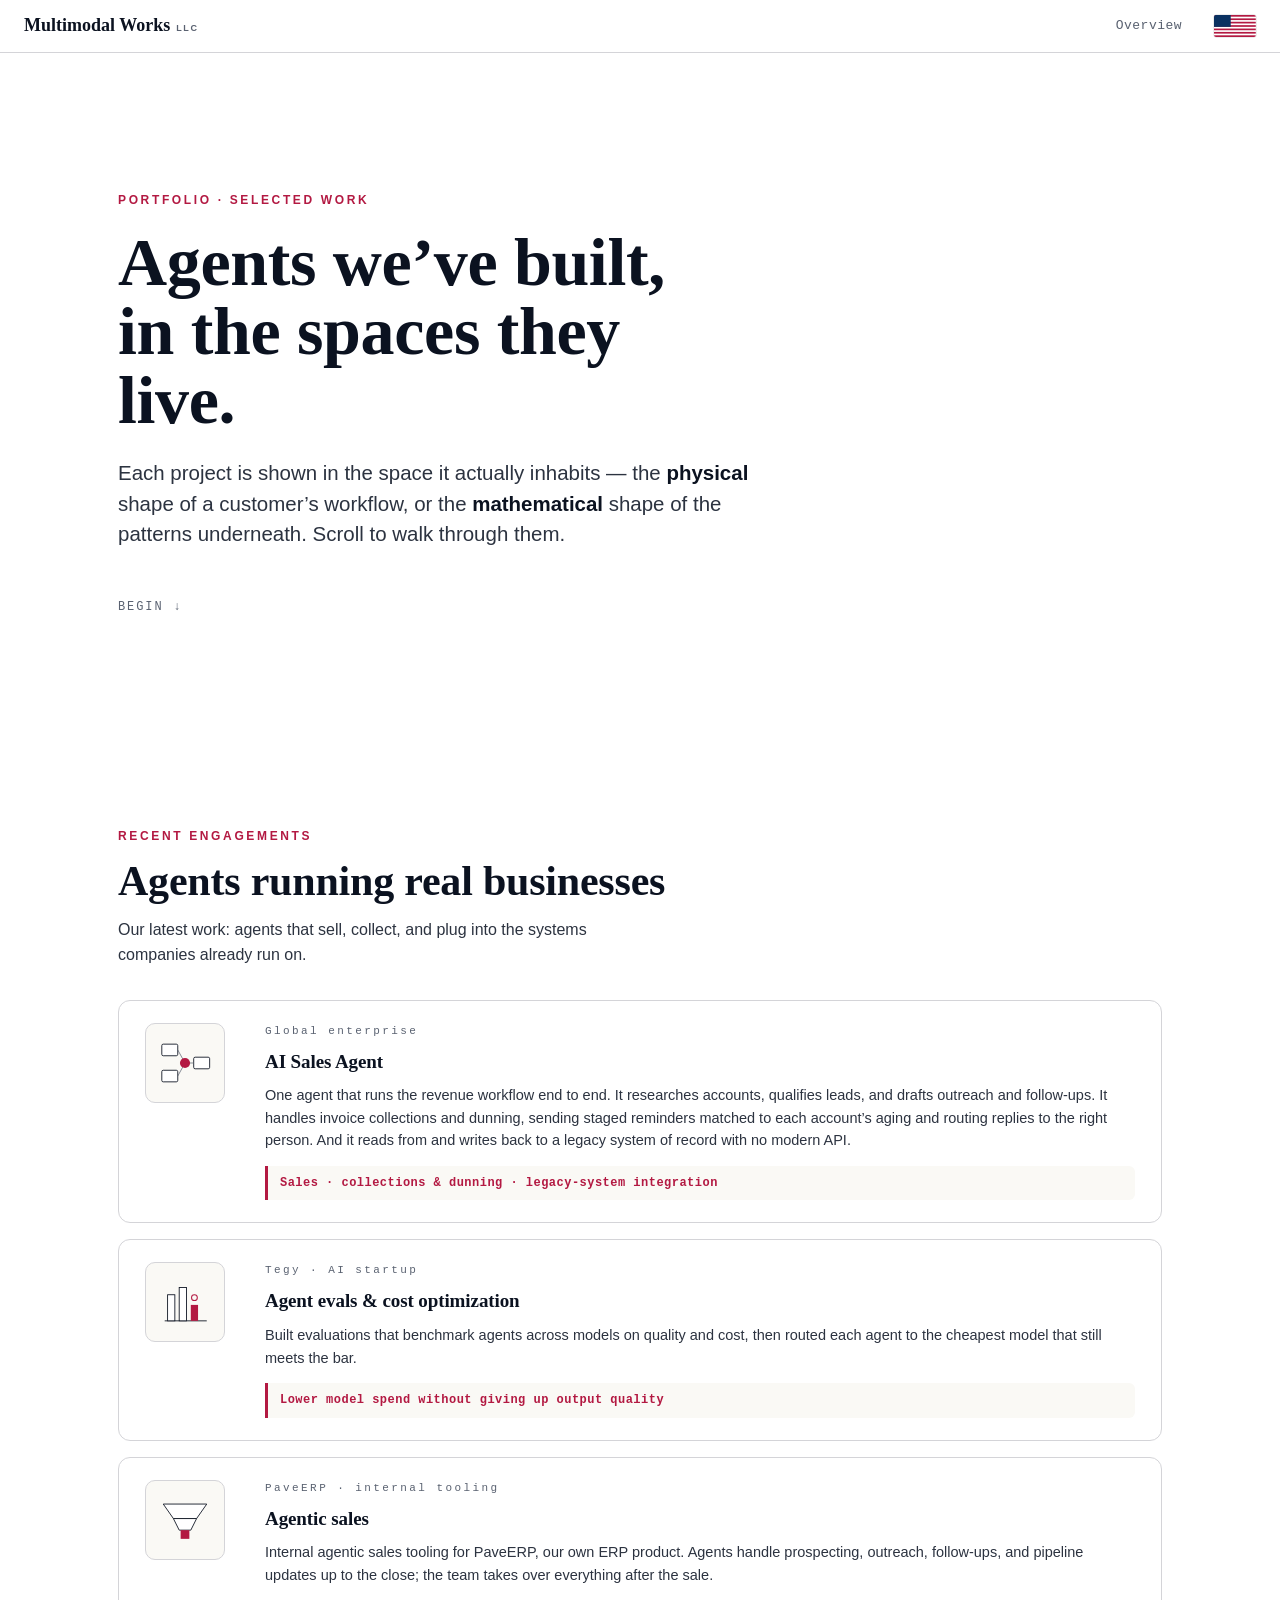
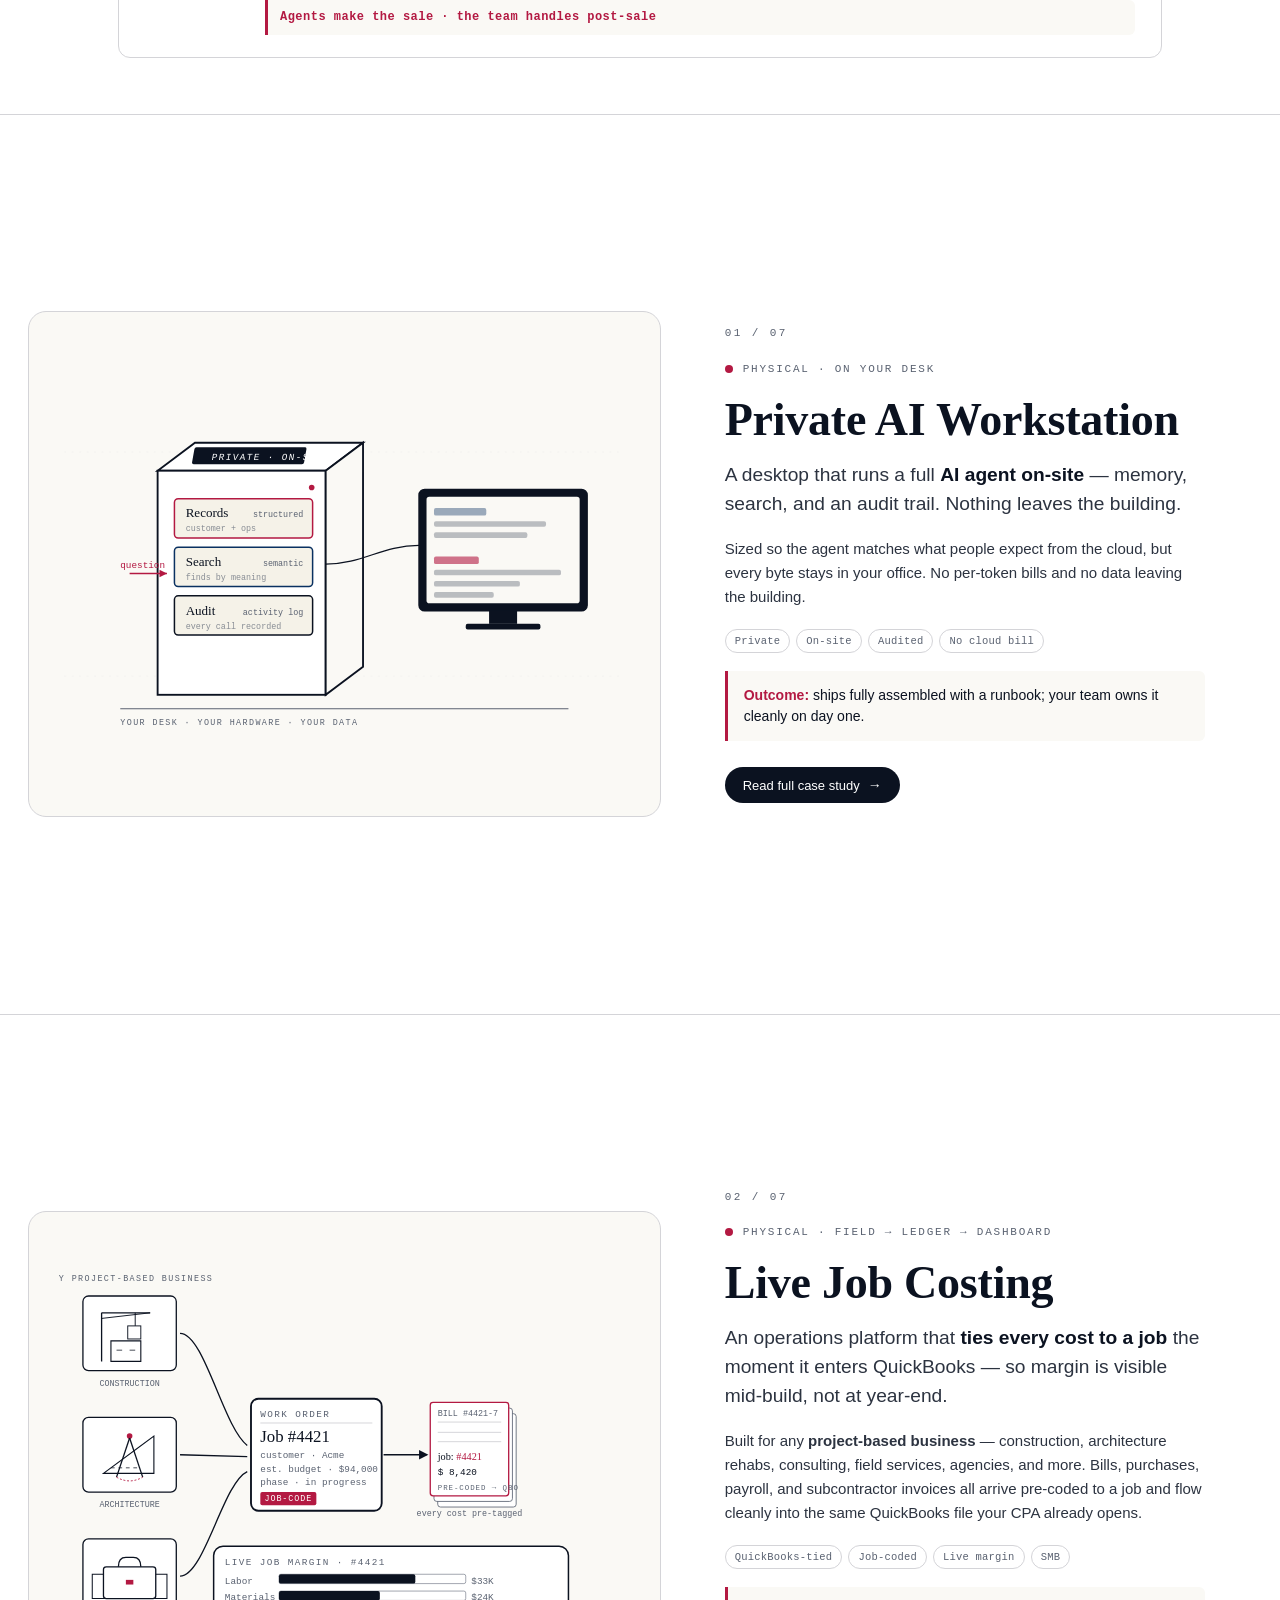
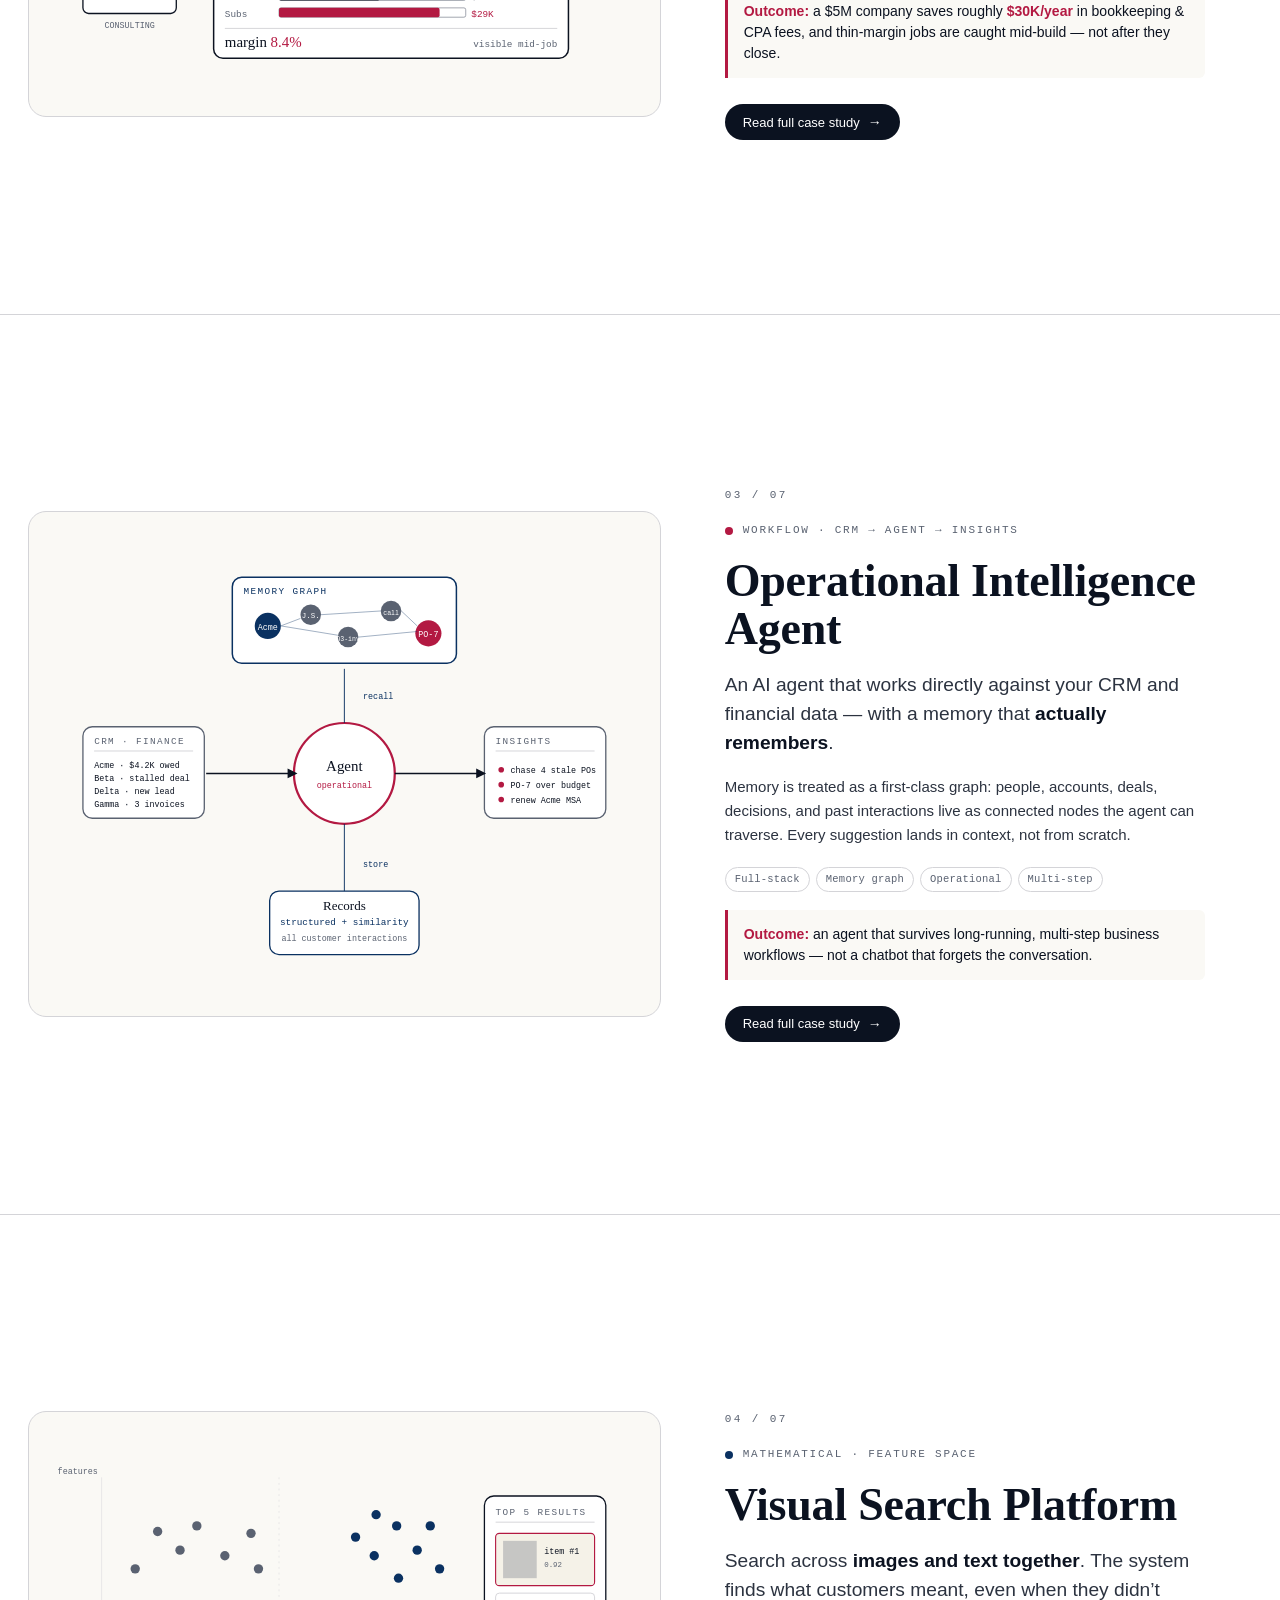
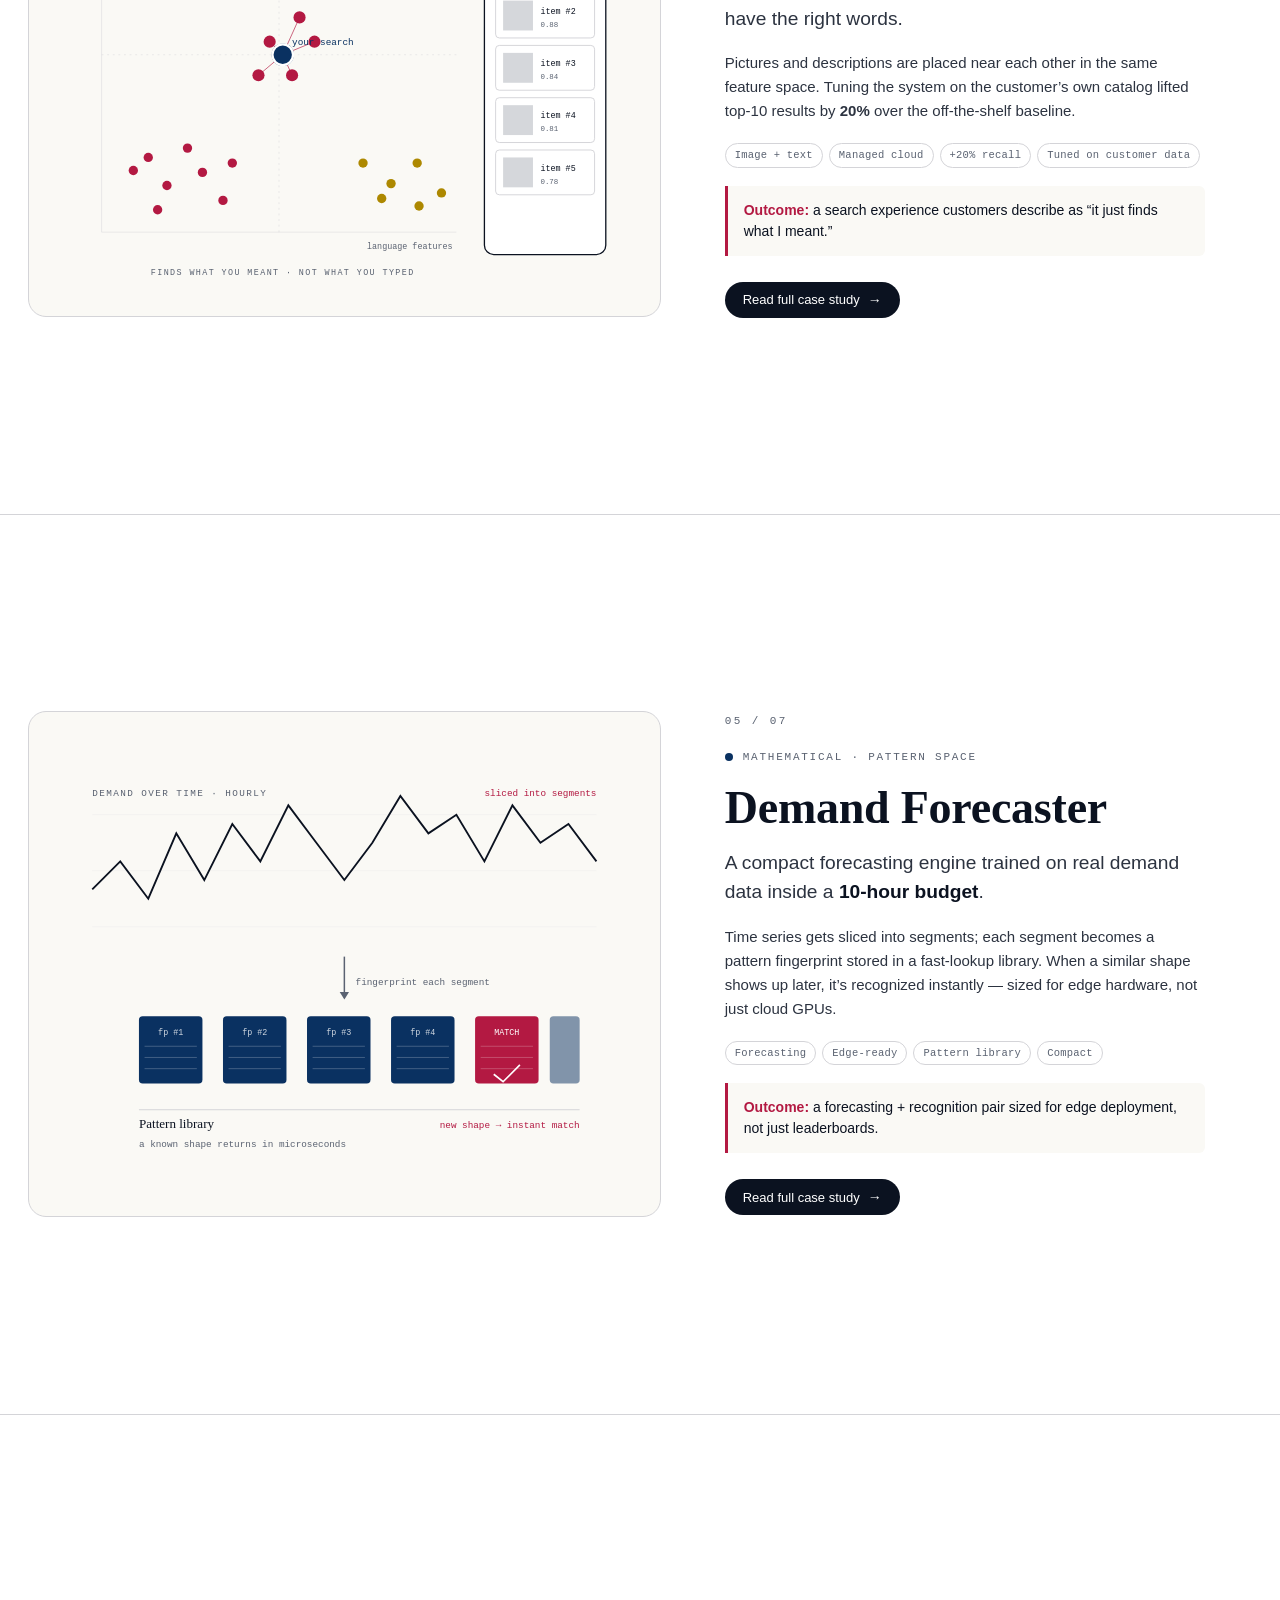
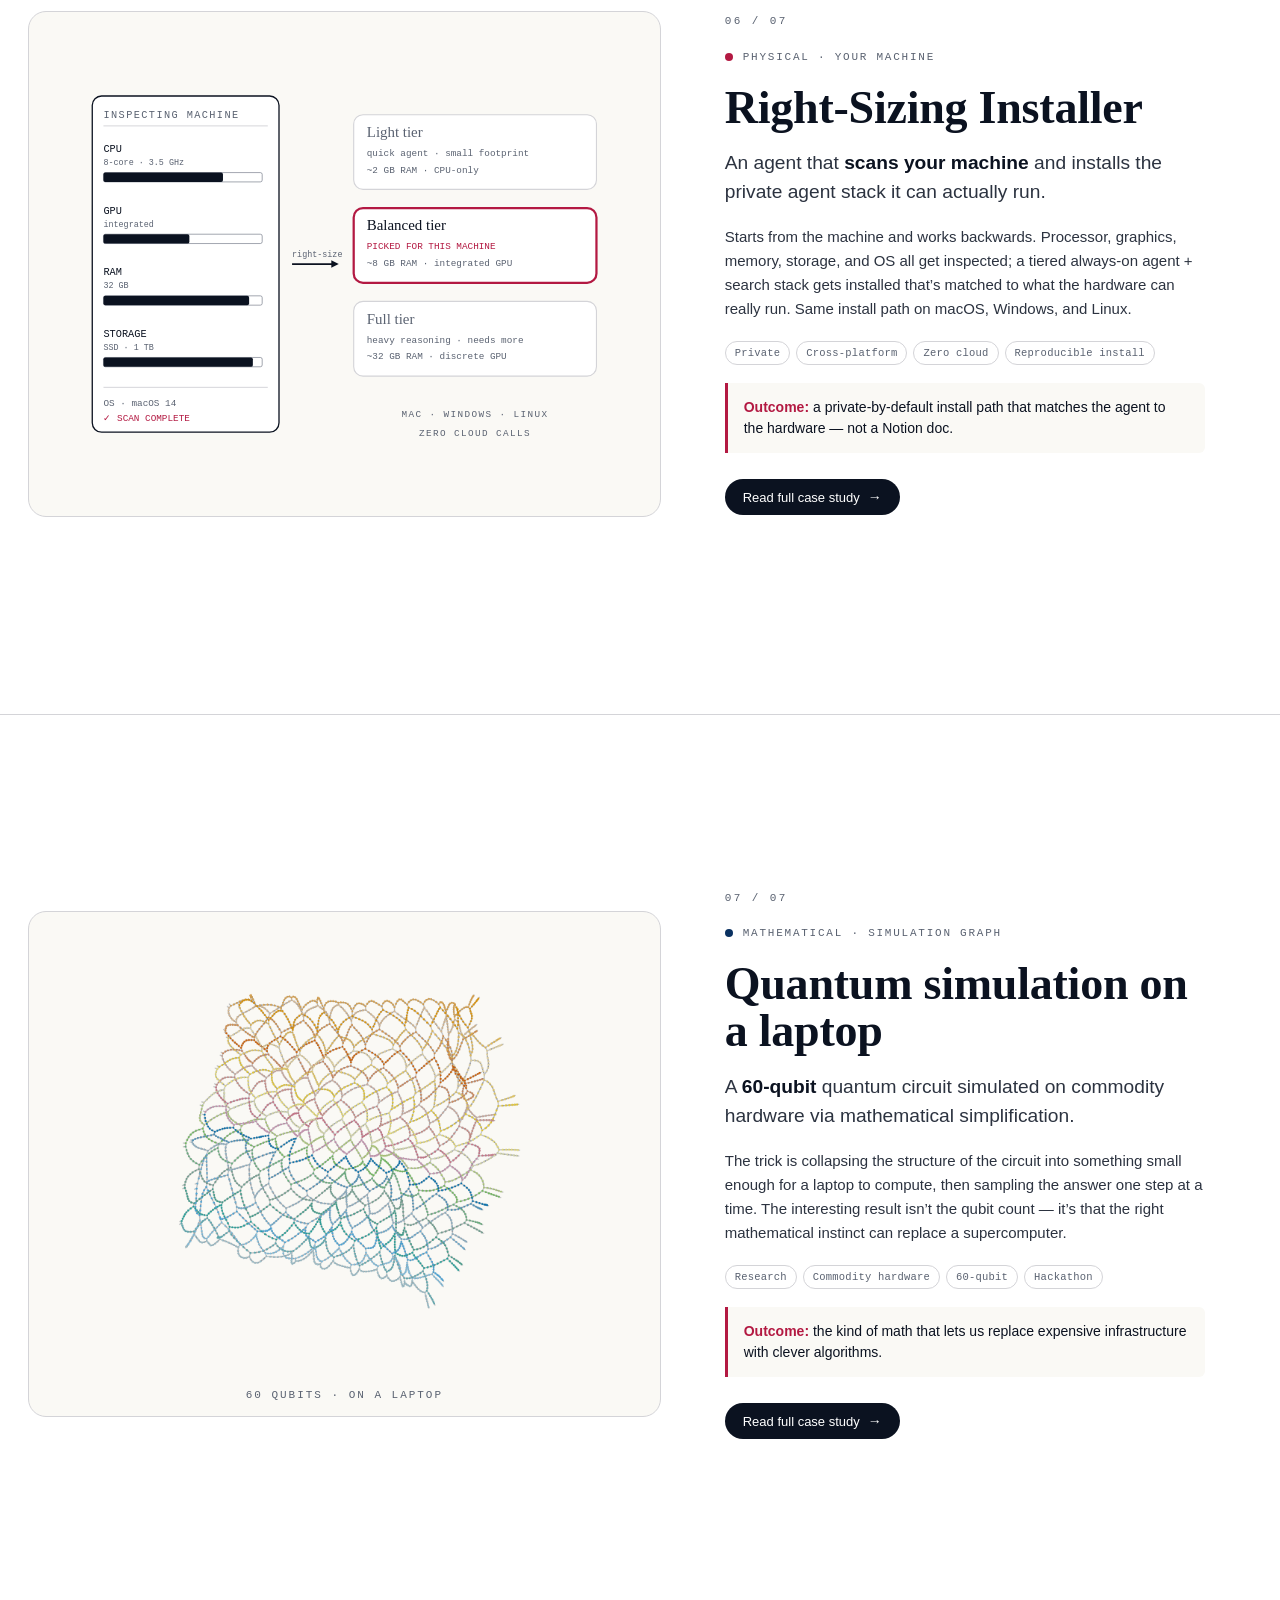
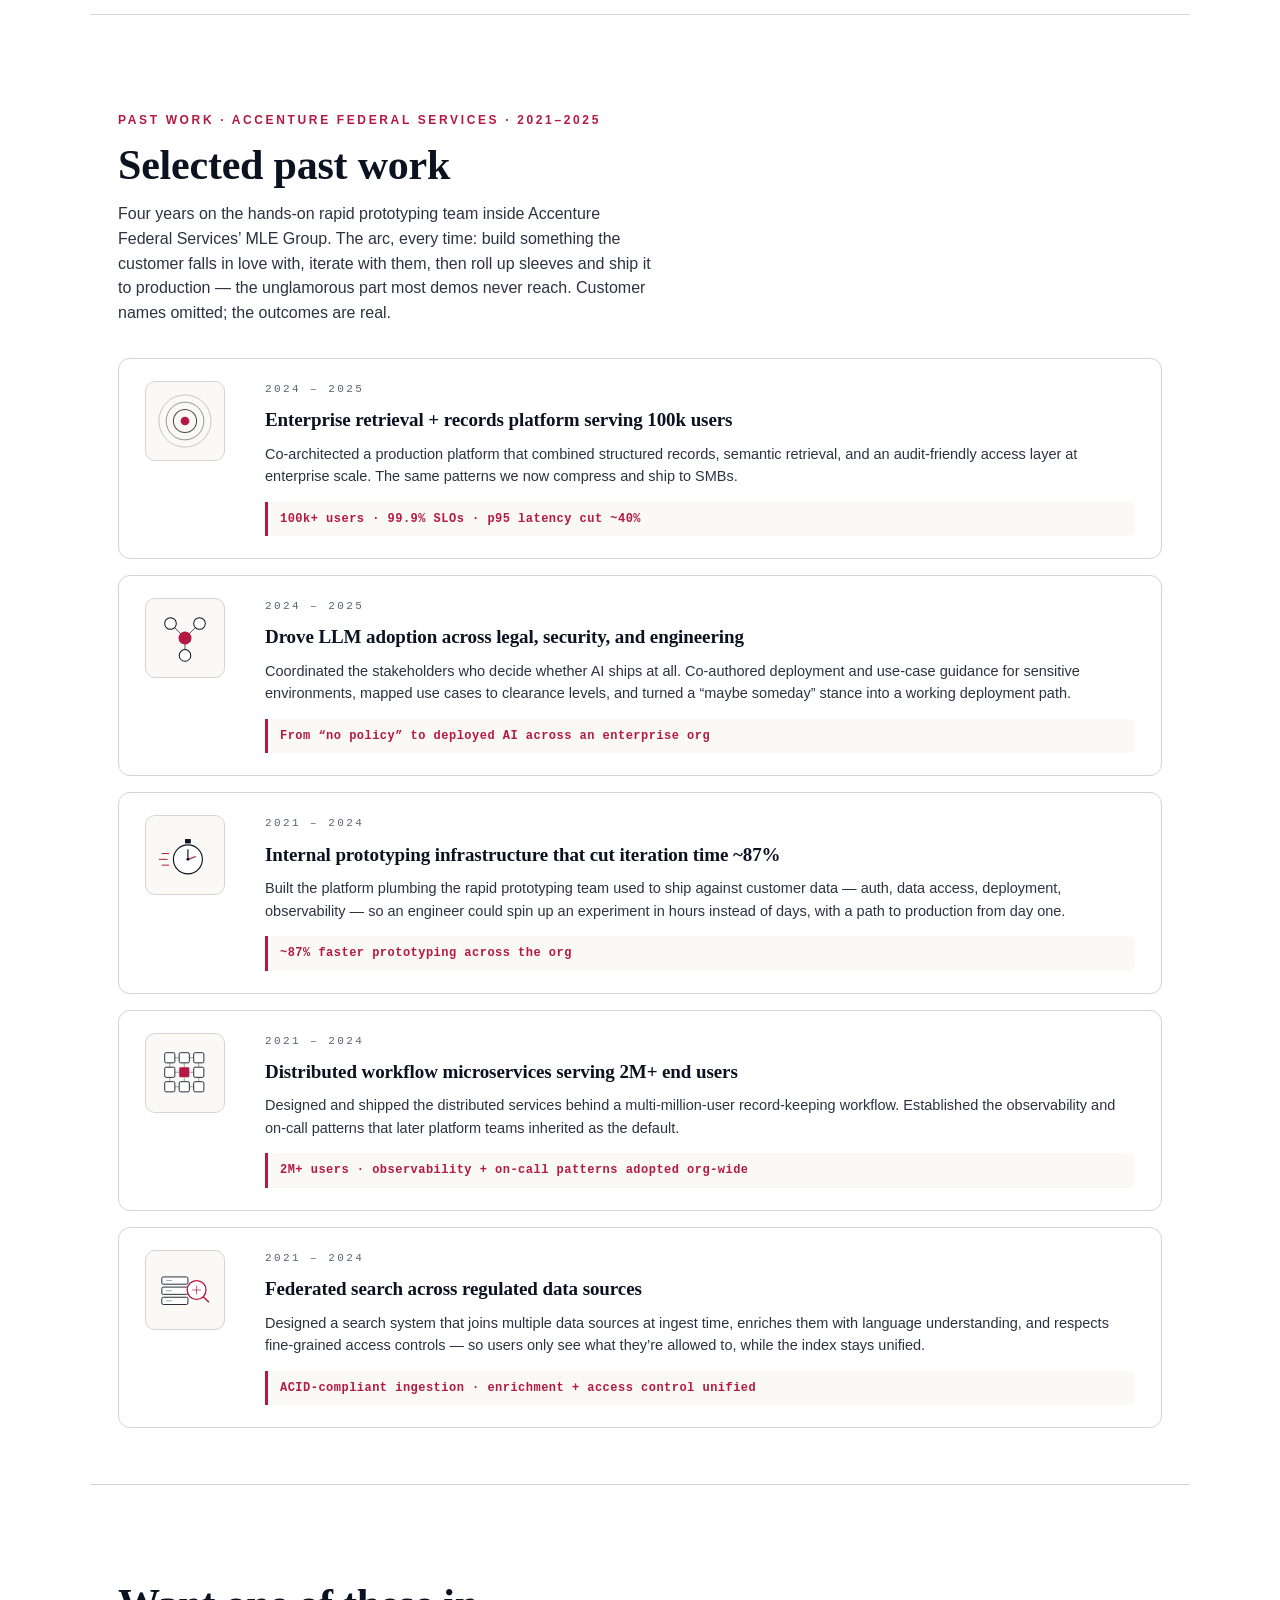
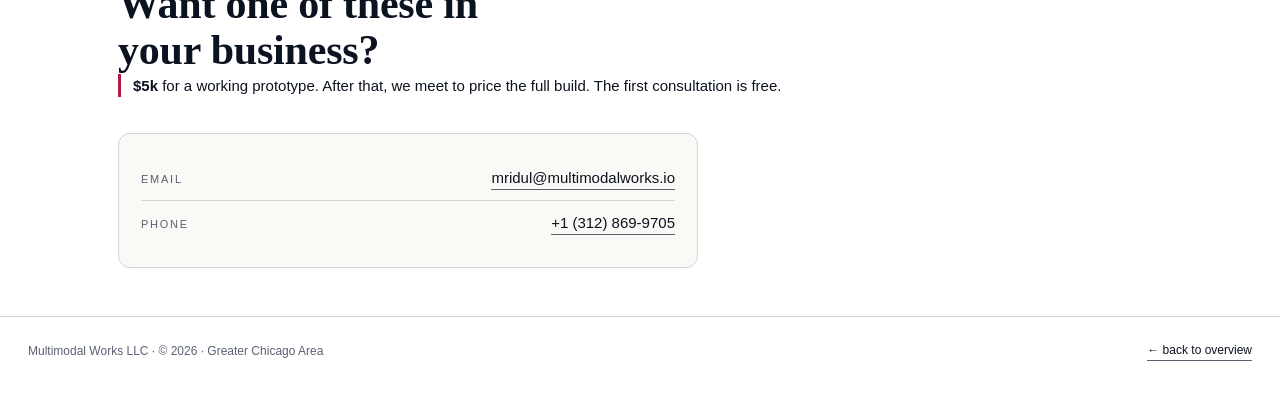
==== commit 02976d3b: "fix: describe PaveERP agentic sales as internal tooling Co-Authored-By: Claude Opus 5.5 <noreply@ant" ====
--- a/work.html
+++ b/work.html
@@ -842,10 +842,10 @@
             </svg>
           </div>
           <div class="past-body">
-            <span class="years">PaveERP &middot; our own product</span>
+            <span class="years">PaveERP &middot; internal tooling</span>
             <h3>Agentic sales</h3>
-            <p>PaveERP is our own ERP product, and agents run all of its sales: prospecting, outreach, follow-ups, and pipeline updates, end to end. It&rsquo;s the same agentic setup we build for clients.</p>
-            <div class="past-outcome"><strong>All of PaveERP&rsquo;s sales, run by agents</strong></div>
+            <p>Internal agentic sales tooling for PaveERP, our own ERP product. Agents handle prospecting, outreach, follow-ups, and pipeline updates up to the close; the team takes over everything after the sale.</p>
+            <div class="past-outcome"><strong>Agents make the sale &middot; the team handles post-sale</strong></div>
           </div>
         </article>
       </div>
